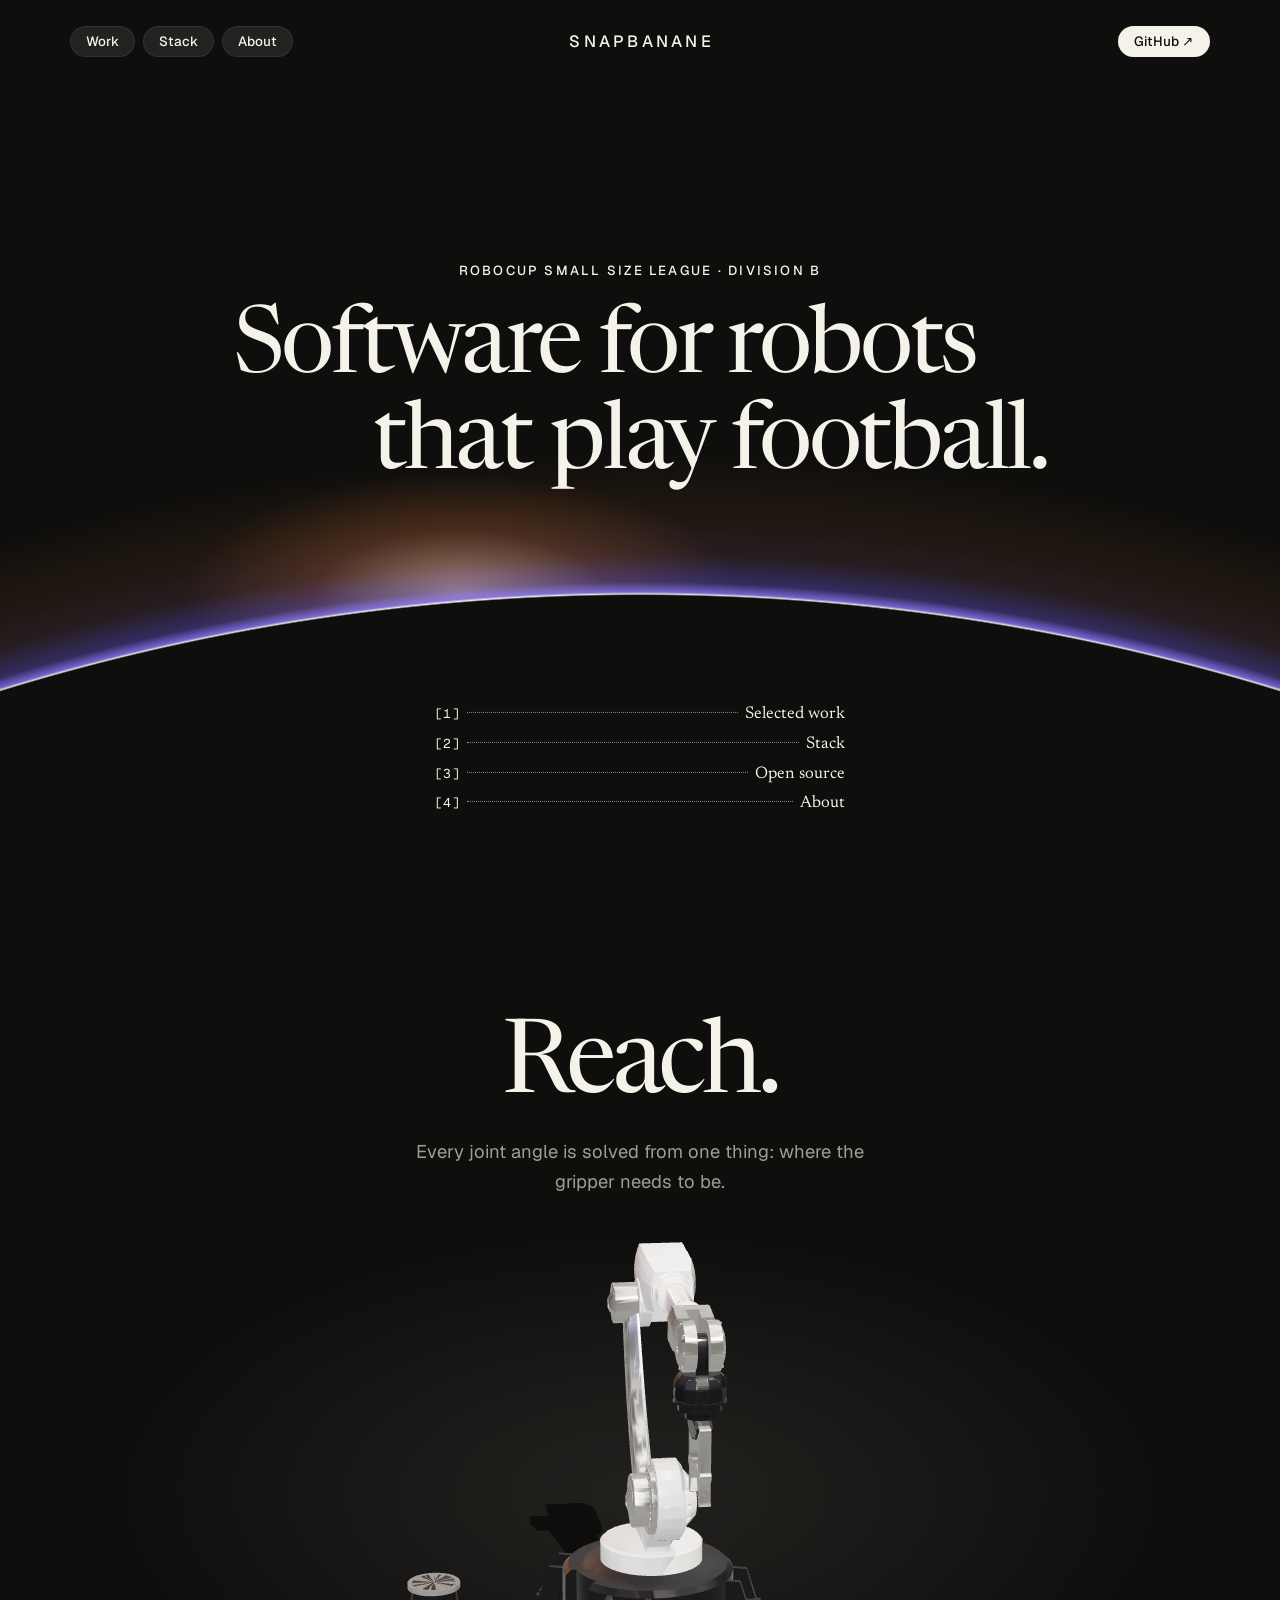
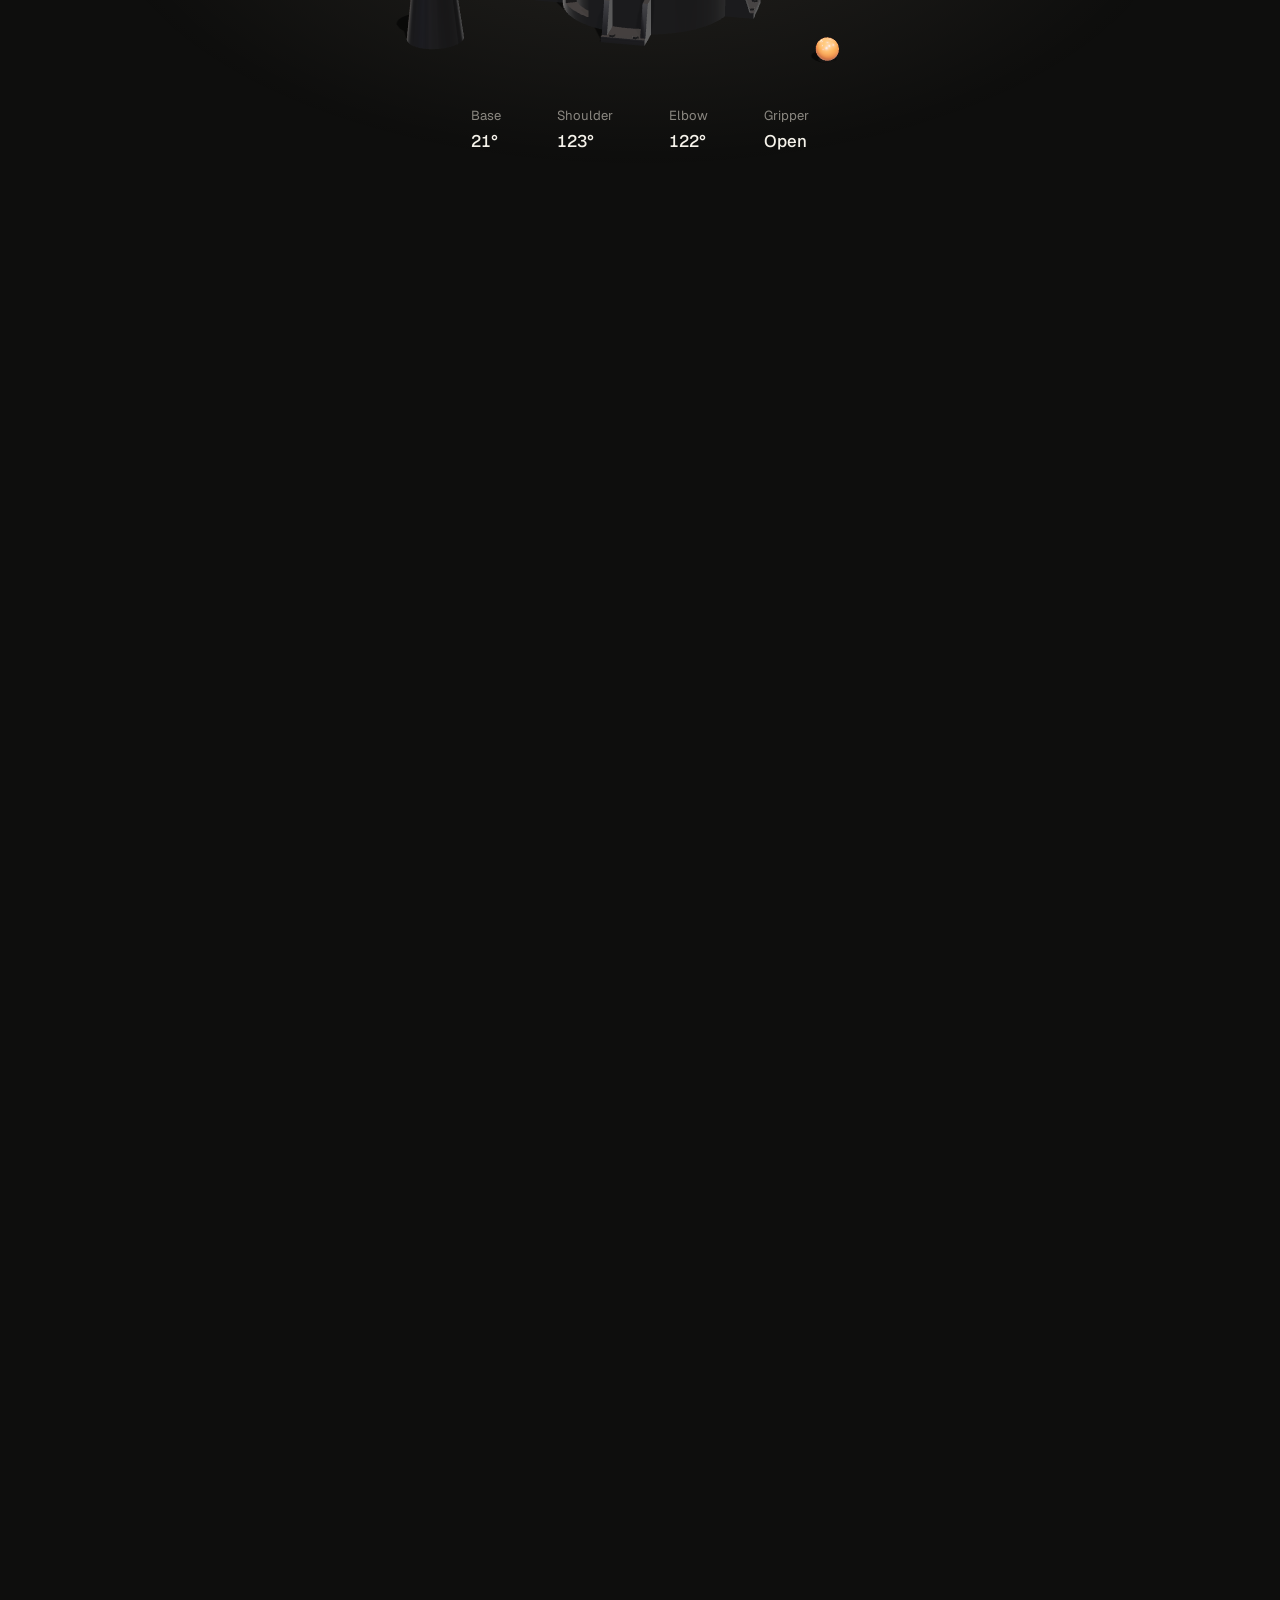
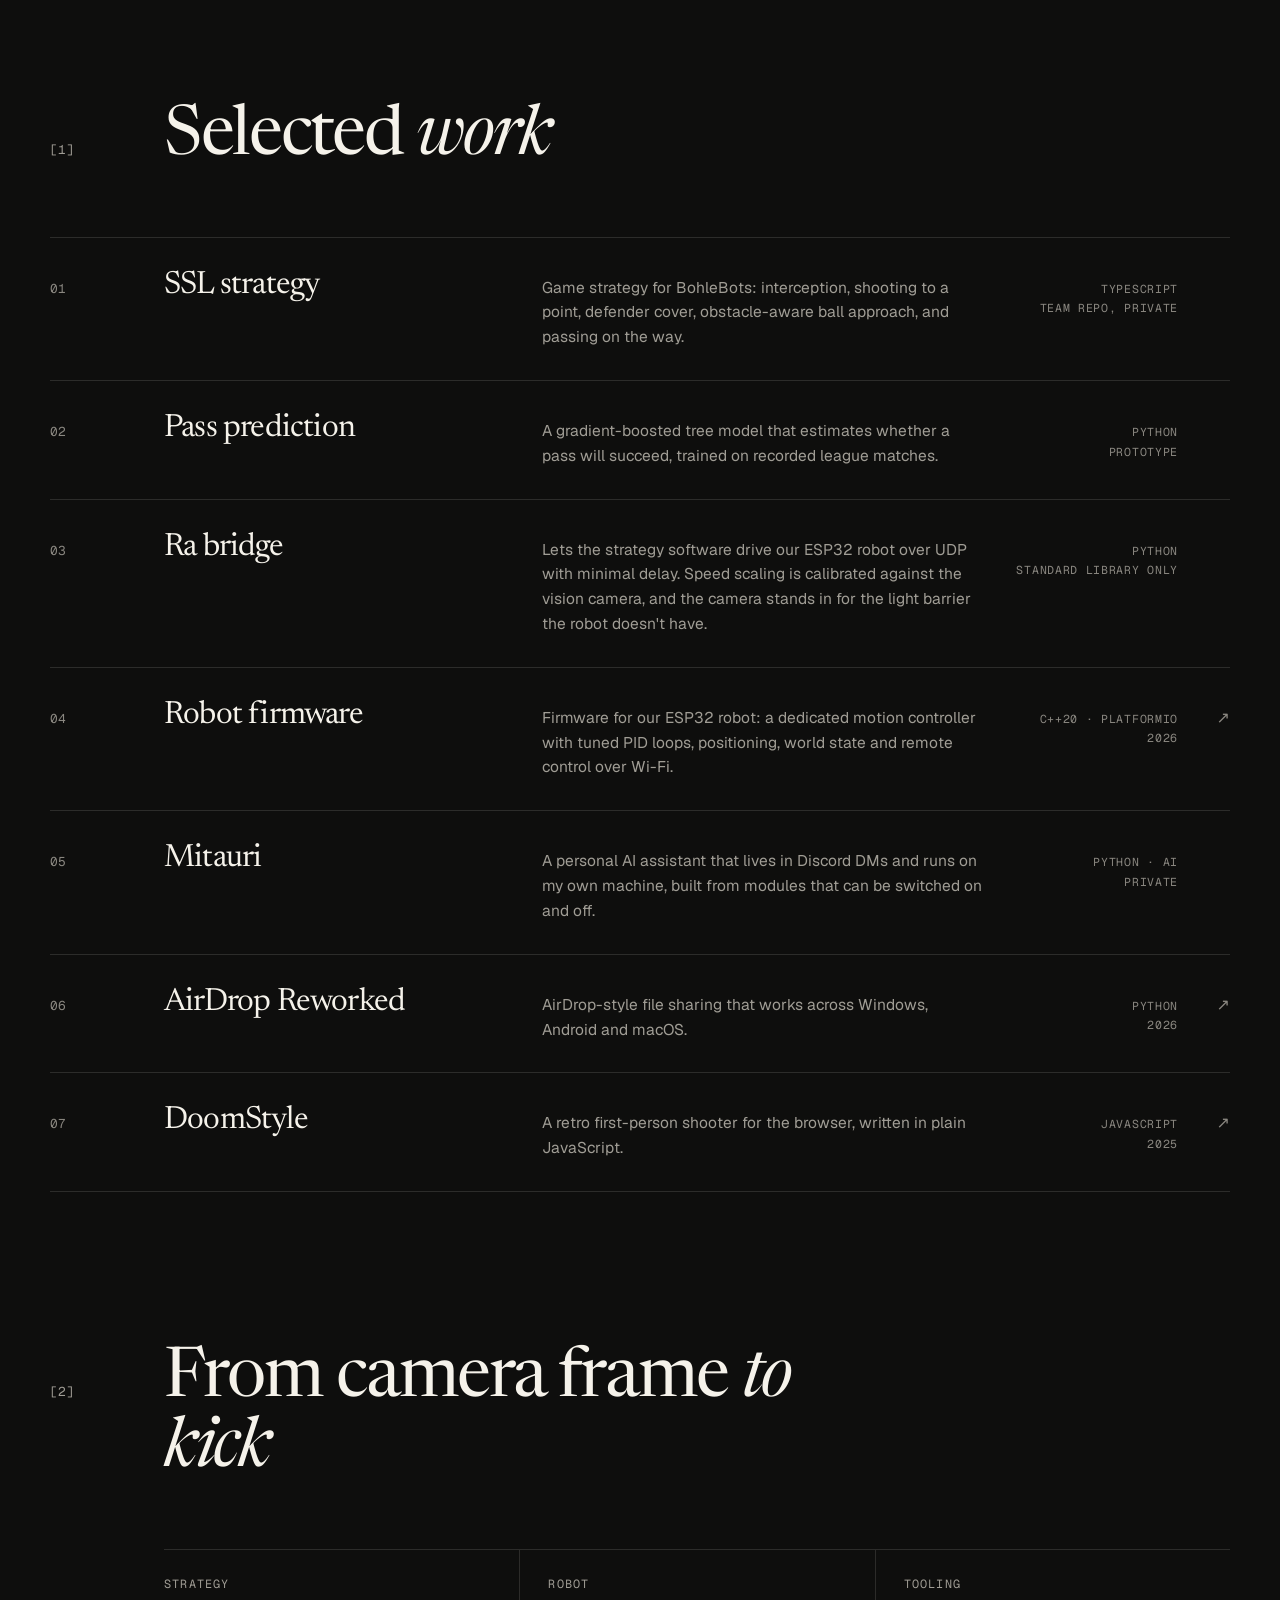
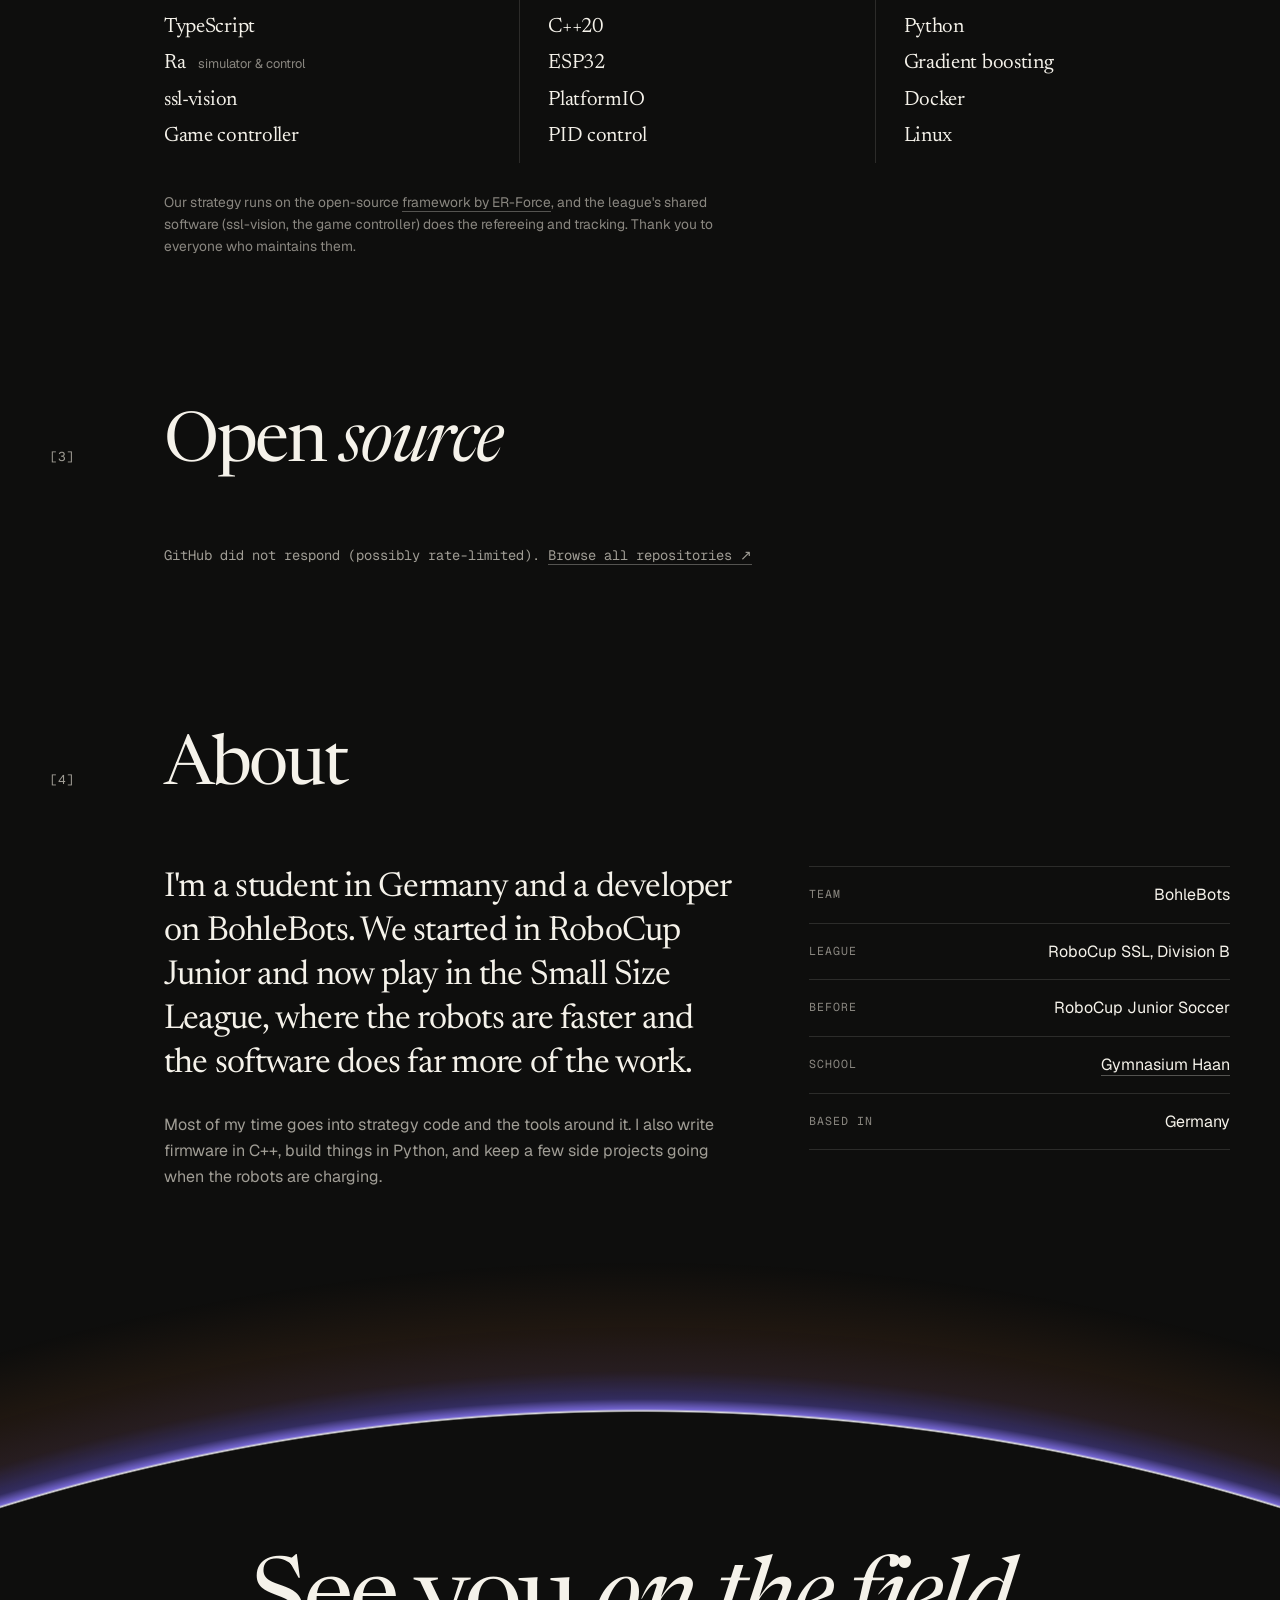
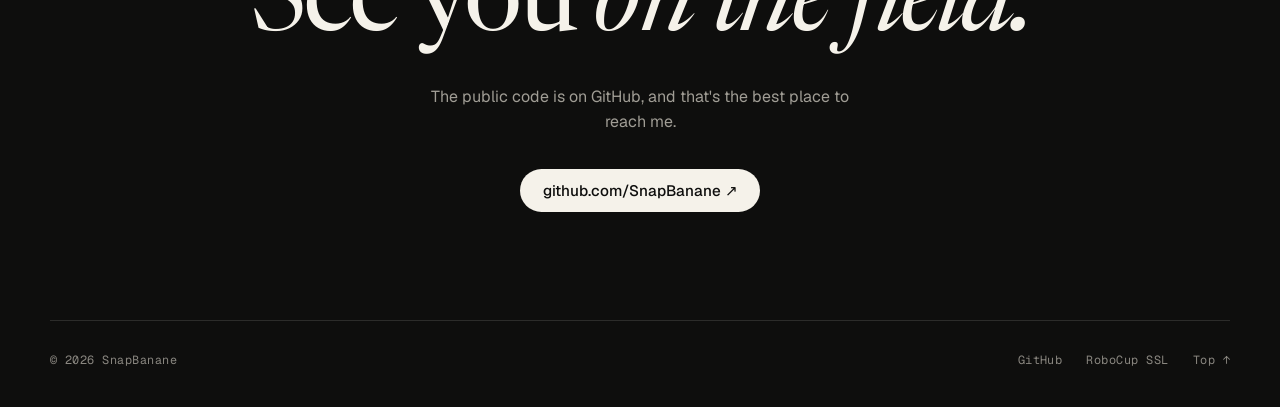
==== index.html @ 18e18e3e "Fix robot arm grip: centre the ball between the finger teeth The gripper sits 16 mm off the arm's ce" ====
<!DOCTYPE html>
<html lang="en">
<head>
    <meta charset="utf-8" />
    <meta name="viewport" content="width=device-width, initial-scale=1" />
    <title>SnapBanane | Software for robots that play football</title>
    <meta name="description" content="SnapBanane writes strategy software and tooling for BohleBots, a RoboCup Small Size League team in Division B: TypeScript game strategy, Python tooling and C++ robot firmware." />
    <link rel="canonical" href="https://snapbanane.github.io/" />
    <meta property="og:type" content="website" />
    <meta property="og:title" content="SnapBanane | Software for robots that play football" />
    <meta property="og:description" content="Strategy software, tooling and firmware for BohleBots in the RoboCup Small Size League, Division B." />
    <meta property="og:url" content="https://snapbanane.github.io/" />
    <script type="application/ld+json">
    {
      "@context": "https://schema.org",
      "@type": "Person",
      "name": "SnapBanane",
      "description": "Student robotics developer writing strategy software for BohleBots in the RoboCup Small Size League, Division B.",
      "url": "https://snapbanane.github.io/",
      "sameAs": ["https://github.com/SnapBanane"]
    }
    </script>

    <link rel="icon" type="image/svg+xml" href="favicon.svg">
    <link rel="mask-icon" href="safari-pinned-tab.svg" color="#0e0e0d">
    <meta name="theme-color" content="#0e0e0d">
    <meta name="color-scheme" content="dark">

    <meta property="og:image" content="https://snapbanane.github.io/og-image.png" />
    <script>document.documentElement.classList.add('js')</script>

    <style>
        /* fonts are served from this site, not from Google (no visitor data leaves for a font) */
        @font-face { font-family: "Newsreader"; font-style: normal; font-weight: 400 500; font-display: swap; src: url(fonts/newsreader-normal-0.woff2) format("woff2"); }
        @font-face { font-family: "Newsreader"; font-style: italic; font-weight: 400; font-display: swap; src: url(fonts/newsreader-italic-0.woff2) format("woff2"); }
        @font-face { font-family: "Geist"; font-style: normal; font-weight: 400 500; font-display: swap; src: url(fonts/geist-normal-0.woff2) format("woff2"); }
        @font-face { font-family: "Geist Mono"; font-style: normal; font-weight: 400 500; font-display: swap; src: url(fonts/geist-mono-normal-0.woff2) format("woff2"); }
        :root {
            --bg: #0e0e0d;
            --text: #f5f2ea;
            --muted: #a09d95;
            --faint: #8a8780;
            --line: rgba(245, 242, 234, 0.13);
            --line-strong: rgba(245, 242, 234, 0.3);
            --pill: #222220;
            --pill-hover: #2e2e2b;
            --ball: #ff8a3d;
            --serif: "Newsreader", "Iowan Old Style", Georgia, serif;
            --sans: "Geist", ui-sans-serif, system-ui, -apple-system, "Segoe UI", sans-serif;
            --mono: "Geist Mono", ui-monospace, "SF Mono", Menlo, monospace;
            --ease: cubic-bezier(0.22, 1, 0.36, 1);
        }

        *, *::before, *::after { box-sizing: border-box; }
        html { scroll-behavior: smooth; -webkit-text-size-adjust: 100%; }
        body {
            margin: 0; background: var(--bg); color: var(--text);
            font-family: var(--sans); font-size: 16px; line-height: 1.6;
            -webkit-font-smoothing: antialiased; overflow-x: clip;
        }
        a { color: inherit; text-decoration: none; }
        ::selection { background: var(--text); color: var(--bg); }
        :focus-visible { outline: 1px solid var(--text); outline-offset: 4px; border-radius: 4px; }
        .wrap { width: min(1180px, 100% - 48px); margin-inline: auto; }

        /* ================= Entrance: letterbox bars that open as the light comes up ================= */
        .bars::before, .bars::after { content: ""; position: fixed; left: 0; right: 0; height: 13vh; background: #000; z-index: 60; pointer-events: none; animation: barOut 1.5s var(--ease) 2.1s forwards; }
        .bars::before { top: 0; transform-origin: 50% 0; }
        .bars::after { bottom: 0; transform-origin: 50% 100%; }
        @keyframes barOut { to { transform: scaleY(0); } }

        /* ================= Nav ================= */
        .nav {
            position: fixed; inset: 0 0 auto 0; z-index: 40;
            display: grid; grid-template-columns: 1fr auto 1fr; align-items: center;
            padding: 26px clamp(20px, 5.5vw, 80px);
            transition: background-color .4s, padding .4s var(--ease);
            animation: fade 1.4s ease 2.5s both;
        }
        .nav.scrolled { padding-block: 14px; background: rgba(14,14,13,.72); -webkit-backdrop-filter: blur(14px); backdrop-filter: blur(14px); }
        .nav-left, .nav-right { display: flex; gap: 8px; }
        .nav-right { justify-content: flex-end; }
        .pill {
            font-size: .84rem; font-weight: 500; line-height: 1; padding: 8px 15px; border-radius: 999px;
            background: var(--pill); border: 1px solid rgba(255,255,255,.07);
            transition: background-color .3s, border-color .3s, transform .4s var(--ease);
        }
        .pill:hover { background: var(--pill-hover); border-color: rgba(255,255,255,.16); }
        .pill--light { background: var(--text); color: var(--bg); border-color: transparent; }
        .pill--light:hover { background: #fff; }
        .closing .pill:hover { transform: translateY(-2px); }
        .wordmark { font-weight: 500; font-size: 1.02rem; letter-spacing: .2em; text-transform: uppercase; padding-left: .2em; }


        .hero {
            position: relative; overflow: hidden;
            height: 100vh; height: 100svh; min-height: 640px;
            display: grid; grid-template-rows: 1fr auto; justify-items: center;
            padding: 0 24px clamp(44px, 9vh, 96px);
        }
        .hero > * { position: relative; }
        .hero-top { align-self: center; text-align: center; padding-top: 6vh; }
        .dateline { font-size: .82rem; font-weight: 500; letter-spacing: .17em; text-transform: uppercase; animation: fade 1.6s ease 1.5s both; }
        h1 {
            font-family: var(--serif); font-weight: 400; letter-spacing: -.034em; line-height: 1.02;
            font-size: clamp(2.7rem, 7.3vw, 6.4rem); margin: 22px 0 0; text-align: left; display: inline-block;
        }
        h1 .line { display: block; }
        h1 .line:nth-child(2) { margin-left: 1.5em; }
        h1 .line > span { display: inline-block; opacity: 0; transform: translateY(.28em); filter: blur(10px); animation: lineUp 1.6s var(--ease) forwards; }
        h1 .line:nth-child(1) > span { animation-delay: 1.3s; }
        h1 .line:nth-child(2) > span { animation-delay: 1.48s; }
        @keyframes lineUp { to { opacity: 1; transform: none; filter: none; } }
        @keyframes fade { from { opacity: 0; } }
        @keyframes rise { from { opacity: 0; transform: translateY(14px); } }

        /* dotted-leader index */
        .index { list-style: none; margin: 0; padding: 0; width: min(410px, 100%); }
        .index li { animation: rise .9s var(--ease) both; animation-delay: calc(2.6s + var(--i) * 90ms); }
        .leader { display: flex; align-items: baseline; gap: 7px; padding: 3px 0; font-family: var(--serif); font-size: 1.06rem; line-height: 1.4; }
        .leader .n { font-family: var(--mono); font-size: .8rem; letter-spacing: .02em; }
        .leader .dots { flex: 1; min-width: 24px; border-bottom: 1.5px dotted currentColor; opacity: .55; transform: translateY(-.3em); transition: opacity .3s; }
        .leader .t { transition: transform .4s var(--ease), color .3s; }
        a.leader:hover .dots { opacity: 1; }
        a.leader:hover .t { color: var(--ball); transform: translateX(-4px); }


        /* ================= Robot arm: pinned for one long beat, the scroll drives it, then the page moves on ================= */
        .arm-scene { height: 250vh; height: 250svh; position: relative; }
        .arm-stage { position: sticky; top: 0; height: 100vh; height: 100svh; overflow: hidden; display: grid; grid-template-rows: auto minmax(0, 1fr) auto; justify-items: center; padding: clamp(84px, 13vh, 130px) 20px clamp(24px, 5vh, 48px); }
        .arm-caps { position: relative; width: min(760px, 100%); height: clamp(150px, 21vh, 200px); text-align: center; }
        .arm-cap { position: absolute; inset: 0; will-change: opacity, transform, filter; }
        .arm-cap h2 { font-family: var(--serif); font-weight: 400; font-size: clamp(3rem, 8vw, 6.4rem); line-height: 1; letter-spacing: -.04em; margin: 0; }
        .arm-cap p { color: var(--muted); font-size: clamp(1rem, 1.5vw, 1.15rem); margin: 18px auto 0; max-width: 42ch; }
        .arm-view { position: absolute; inset: 0; }                       /* full-bleed behind the captions */
        .arm-caps, .arm-read { z-index: 1; }
        .arm-read { grid-row: 3; }
        .arm-view::before { content: ""; position: absolute; left: 50%; top: 66%; width: min(1100px, 120%); aspect-ratio: 2; transform: translate(-50%, -50%); background: radial-gradient(closest-side, rgba(255,236,214,.09), transparent); pointer-events: none; }
        #arm3d { position: relative; display: block; width: 100%; height: 100%; opacity: 0; transition: opacity 1.2s ease; }
        #arm3d.ready { opacity: 1; }
        .arm-read { display: flex; gap: clamp(22px, 5vw, 56px); font-size: .82rem; color: var(--faint); }
        .arm-read b { display: block; font-weight: 500; font-size: 1.05rem; color: var(--text); font-variant-numeric: tabular-nums; margin-top: 2px; }

        /* ================= Sections ================= */
        section { padding-top: clamp(110px, 17vh, 190px); }
        .sec-head { display: grid; grid-template-columns: 90px 1fr; gap: 24px; align-items: baseline; margin-bottom: clamp(40px, 7vh, 72px); }
        .sec-head .n { font-family: var(--mono); font-size: .8rem; color: var(--muted); }
        .sec-head h2 { font-family: var(--serif); font-weight: 400; font-size: clamp(2.2rem, 5.4vw, 4.4rem); line-height: 1.02; letter-spacing: -.034em; margin: 0; max-width: 16ch; }
        .sec-head h2 em { font-style: italic; }
        .js .reveal { opacity: 0; transform: translateY(26px); transition: opacity 1s var(--ease), transform 1s var(--ease); transition-delay: calc(var(--i, 0) * 70ms); }
        .reveal.in { opacity: 1; transform: none; }

        /* work */
        .work { border-top: 1px solid var(--line); }
        .row { position: relative; display: grid; grid-template-columns: 90px minmax(0, 1fr) minmax(0, 1.25fr) 170px 28px; gap: 24px; align-items: baseline; padding: 30px 0; border-bottom: 1px solid var(--line); }
        .row::after { content: ""; position: absolute; left: 0; bottom: -1px; width: 100%; height: 1px; background: var(--text); transform: scaleX(0); transform-origin: 0 50%; transition: transform .8s var(--ease); }
        a.row:hover::after { transform: scaleX(1); }
        .row .n { font-family: var(--mono); font-size: .8rem; color: var(--faint); }
        .row h3 { font-family: var(--serif); font-weight: 400; font-size: clamp(1.5rem, 2.5vw, 2.05rem); line-height: 1.1; letter-spacing: -.025em; margin: 0; transition: transform .6s var(--ease); }
        a.row:hover h3 { transform: translateX(10px); }
        .row p { margin: 0; color: var(--muted); font-size: .97rem; }
        .row .meta { font: 400 .72rem/1.7 var(--mono); letter-spacing: .06em; text-transform: uppercase; color: var(--faint); text-align: right; }
        .row .go { color: var(--faint); text-align: right; transition: transform .5s var(--ease), color .3s; }
        a.row:hover .go { color: var(--text); transform: translate(3px, -3px); }

        /* stack */
        .stack { display: grid; grid-template-columns: repeat(3, 1fr); gap: 0; border-top: 1px solid var(--line); margin-left: 114px; }
        .stack > div { padding: 28px 28px 8px 0; }
        .stack > div + div { padding-left: 28px; border-left: 1px solid var(--line); }
        .stack h3 { font: 400 .74rem/1 var(--mono); letter-spacing: .1em; text-transform: uppercase; color: var(--muted); margin: 0 0 20px; }
        .stack ul { list-style: none; margin: 0; padding: 0; font-family: var(--serif); font-size: 1.3rem; line-height: 1.75; letter-spacing: -.015em; }
        .stack li small { font-family: var(--sans); font-size: .8rem; color: var(--faint); letter-spacing: 0; margin-left: 8px; }
        .credit { margin: 28px 0 0 114px; color: var(--faint); font-size: .86rem; max-width: 62ch; }
        .credit a { border-bottom: 1px solid var(--line-strong); }
        .credit a:hover { color: var(--text); }

        /* repos (leader list) */
        .repo-list { list-style: none; margin: 0 0 0 114px; padding: 0; max-width: 760px; }
        .repo-list .leader { font-size: clamp(1.15rem, 2vw, 1.5rem); padding: 9px 0; }
        .repo-list .leader .t { font: 400 .74rem/1 var(--mono); letter-spacing: .06em; text-transform: uppercase; color: var(--muted); }
        .repo-list .leader .name { transition: transform .5s var(--ease); }
        .repo-list a.leader:hover .name { transform: translateX(8px); }
        .repo-list a.leader:hover .t { transform: none; color: var(--text); }
        .status { margin-left: 114px; font: 400 .86rem/1.6 var(--mono); color: var(--muted); }
        .status a { border-bottom: 1px solid var(--line-strong); }

        /* about */
        .about { display: grid; grid-template-columns: minmax(0, 1.35fr) minmax(0, 1fr); gap: clamp(32px, 6vw, 90px); margin-left: 114px; align-items: start; }
        .about .lead { font-family: var(--serif); font-size: clamp(1.45rem, 2.7vw, 2.15rem); line-height: 1.28; letter-spacing: -.022em; margin: 0; }
        .about .body { color: var(--muted); margin: 26px 0 0; max-width: 54ch; }
        .facts { margin: 0; }
        .facts div { display: flex; justify-content: space-between; gap: 20px; padding: 15px 0; border-bottom: 1px solid var(--line); }
        .facts div:first-child { border-top: 1px solid var(--line); }
        .facts dt { font: 400 .72rem/2 var(--mono); letter-spacing: .09em; text-transform: uppercase; color: var(--faint); }
        .facts dd { margin: 0; text-align: right; }
        .facts a { border-bottom: 1px solid var(--line-strong); }

        /* closing */
        .closing { position: relative; margin-top: clamp(40px, 8vh, 90px); padding: calc(150px + clamp(90px, 16vh, 170px)) 24px clamp(70px, 12vh, 130px); text-align: center; overflow: hidden; }
        .closing { --top: 150px; }
        .closing::before, .hero::before {
            content: ""; position: absolute; inset: 0; pointer-events: none;
            --r: 170vmax;
            background: radial-gradient(circle var(--r) at 50% calc(var(--top) + var(--r)),
                var(--bg) calc(100% - 1.5px),
                rgba(255,255,255,.85) 100%,
                rgba(140,122,255,.8) calc(100% + 2px),
                rgba(122,104,255,.34) calc(100% + 12px),
                rgba(190,120,150,.14) calc(100% + 40px),
                rgba(255,138,61,.07) calc(100% + 85px),
                rgba(255,138,61,0) calc(100% + 150px)),
                radial-gradient(ellipse 30vmax 13vmax at var(--sun, 50%) var(--top), rgba(255,206,160,var(--glow, 0)), rgba(255,138,61,calc(var(--glow, 0) * .3)) 38%, transparent 72%);
        }
        /* the hero's arc rises once as the page opens; the light sits behind the horizon */
        .hero { --top: 66vh; --top: 66svh; --sun: 36%; --glow: .6; }
        @property --sun { syntax: "<percentage>"; inherits: true; initial-value: 50%; }
        @property --glow { syntax: "<number>"; inherits: true; initial-value: 0; }
        .hero::before { animation: dawn 4.2s var(--ease) .3s both, orbit 30s ease-in-out 4.5s infinite alternate; }
        @keyframes dawn { from { opacity: 0; transform: translateY(80px); --sun: 118%; --glow: 0; } }
        @keyframes orbit { to { --sun: 50%; } }
        .closing > * { position: relative; }
        .closing h2 { font-family: var(--serif); font-weight: 400; font-size: clamp(2.6rem, 8vw, 6.6rem); line-height: 1; letter-spacing: -.036em; margin: 0; }
        .closing h2 em { font-style: italic; }
        .closing p { color: var(--muted); margin: 26px auto 34px; max-width: 42ch; }
        .closing .pill { display: inline-block; font-size: .95rem; padding: 13px 22px; }

        footer { display: flex; justify-content: space-between; flex-wrap: wrap; gap: 12px; padding: 30px 0 38px; border-top: 1px solid var(--line); font: 400 .74rem/1.5 var(--mono); letter-spacing: .04em; color: var(--faint); }
        footer nav { display: flex; gap: 24px; }
        footer a { transition: color .3s; }
        footer a:hover { color: var(--text); }

        /* ================= Responsive ================= */
        @media (max-width: 900px) {
            .sec-head { grid-template-columns: 1fr; gap: 14px; }
            .stack, .credit, .repo-list, .status, .about { margin-left: 0; }
            .about { grid-template-columns: 1fr; }
            .row { grid-template-columns: 34px minmax(0, 1fr) 24px; gap: 8px 14px; padding: 24px 0; }
            .row p, .row .meta { grid-column: 2 / 3; text-align: left; }
            .row .go { grid-row: 1; grid-column: 3; }
        }
        @media (max-width: 640px) {
            .wrap { width: calc(100% - 40px); }
            .nav { grid-template-columns: auto 1fr; padding-inline: 20px; }
            .nav-left { display: none; }
            .wordmark { font-size: .92rem; }
            h1 .line:nth-child(2) { margin-left: .7em; }
            .stack { grid-template-columns: 1fr; }
            .stack > div + div { padding-left: 0; border-left: 0; border-top: 1px solid var(--line); }
            .stack > div { padding-bottom: 22px; }
            .dateline { font-size: .7rem; letter-spacing: .13em; }
        }
        @media (prefers-reduced-motion: reduce) {
            *, *::before, *::after { animation-duration: .001s !important; animation-delay: 0s !important; animation-iteration-count: 1 !important; transition-duration: .001s !important; transition-delay: 0s !important; }
            html { scroll-behavior: auto; }
        }
    </style>
</head>
<body>

<div class="bars" aria-hidden="true"></div>

<header class="nav" id="nav">
    <nav class="nav-left" aria-label="Sections">
        <a class="pill" href="#work">Work</a>
        <a class="pill" href="#stack">Stack</a>
        <a class="pill" href="#about">About</a>
    </nav>
    <a class="wordmark" href="#top" aria-label="SnapBanane, back to top">SnapBanane</a>
    <div class="nav-right">
        <a class="pill pill--light" href="https://github.com/SnapBanane" target="_blank" rel="noreferrer">GitHub ↗</a>
    </div>
</header>

<main id="top">
            <div class="hero">
                <div class="hero-top">
                    <div class="dateline">RoboCup Small Size League · Division B</div>
                    <h1>
                        <span class="line"><span>Software for robots</span></span>
                        <span class="line"><span>that play football.</span></span>
                    </h1>
                </div>
                 <ol class="index">
                    <li style="--i:0"><a class="leader" href="#work"><span class="n">[1]</span><span class="dots"></span><span class="t">Selected work</span></a></li>
                    <li style="--i:1"><a class="leader" href="#stack"><span class="n">[2]</span><span class="dots"></span><span class="t">Stack</span></a></li>
                    <li style="--i:2"><a class="leader" href="#repos"><span class="n">[3]</span><span class="dots"></span><span class="t">Open source</span></a></li>
                    <li style="--i:3"><a class="leader" href="#about"><span class="n">[4]</span><span class="dots"></span><span class="t">About</span></a></li>
                </ol>
            </div>

    <!-- ============ ROBOT ARM ============ -->
    <div class="arm-scene" id="armScene">
        <div class="arm-stage">
            <div class="arm-caps">
                <div class="arm-cap"><h2>Reach.</h2><p>Every joint angle is solved from one thing: where the gripper needs to be.</p></div>
                <div class="arm-cap"><h2>Grip.</h2><p>Control loops close in milliseconds, so the motion never jerks.</p></div>
                <div class="arm-cap"><h2>Place.</h2><p>Robotics, and the informatics behind it. That's what I build.</p></div>
            </div>
            <div class="arm-view"><canvas id="arm3d" role="img" aria-label="3D robot arm that picks up a ball and sets it on a stand as you scroll"></canvas></div>
            <div class="arm-read" aria-hidden="true">
                <div>Base<b id="rBase">0°</b></div>
                <div>Shoulder<b id="rShoulder">0°</b></div>
                <div>Elbow<b id="rElbow">0°</b></div>
                <div>Gripper<b id="rGrip">Open</b></div>
            </div>
        </div>
    </div>

    <!-- ============ WORK ============ -->
    <section id="work" class="wrap">
        <div class="sec-head reveal">
            <span class="n">[1]</span>
            <h2>Selected <em>work</em></h2>
        </div>
        <div class="work">
            <div class="row reveal">
                <span class="n">01</span>
                <h3>SSL strategy</h3>
                <p>Game strategy for BohleBots: interception, shooting to a point, defender cover, obstacle-aware ball approach, and passing on the way.</p>
                <span class="meta">TypeScript<br>Team repo, private</span>
                <span></span>
            </div>
            <div class="row reveal">
                <span class="n">02</span>
                <h3>Pass prediction</h3>
                <p>A gradient-boosted tree model that estimates whether a pass will succeed, trained on recorded league matches.</p>
                <span class="meta">Python<br>Prototype</span>
                <span></span>
            </div>
            <div class="row reveal">
                <span class="n">03</span>
                <h3>Ra bridge</h3>
                <p>Lets the strategy software drive our ESP32 robot over UDP with minimal delay. Speed scaling is calibrated against the vision camera, and the camera stands in for the light barrier the robot doesn't have.</p>
                <span class="meta">Python<br>Standard library only</span>
                <span></span>
            </div>
            <a class="row reveal" href="https://github.com/bohlebots-pompeii/MB_Circuit_2026" target="_blank" rel="noreferrer">
                <span class="n">04</span>
                <h3>Robot firmware</h3>
                <p>Firmware for our ESP32 robot: a dedicated motion controller with tuned PID loops, positioning, world state and remote control over Wi-Fi.</p>
                <span class="meta">C++20 · PlatformIO<br>2026</span>
                <span class="go" aria-hidden="true">↗</span>
            </a>
            <div class="row reveal">
                <span class="n">05</span>
                <h3>Mitauri</h3>
                <p>A personal AI assistant that lives in Discord DMs and runs on my own machine, built from modules that can be switched on and off.</p>
                <span class="meta">Python · AI<br>Private</span>
                <span></span>
            </div>
            <a class="row reveal" href="https://github.com/SnapBanane/AirDropReworked" target="_blank" rel="noreferrer">
                <span class="n">06</span>
                <h3>AirDrop Reworked</h3>
                <p>AirDrop-style file sharing that works across Windows, Android and macOS.</p>
                <span class="meta">Python<br>2026</span>
                <span class="go" aria-hidden="true">↗</span>
            </a>
            <a class="row reveal" href="https://github.com/SnapBanane/DoomStyle" target="_blank" rel="noreferrer">
                <span class="n">07</span>
                <h3>DoomStyle</h3>
                <p>A retro first-person shooter for the browser, written in plain JavaScript.</p>
                <span class="meta">JavaScript<br>2025</span>
                <span class="go" aria-hidden="true">↗</span>
            </a>
        </div>
    </section>

    <!-- ============ STACK ============ -->
    <section id="stack" class="wrap">
        <div class="sec-head reveal">
            <span class="n">[2]</span>
            <h2>From camera frame <em>to kick</em></h2>
        </div>
        <div class="stack reveal">
            <div>
                <h3>Strategy</h3>
                <ul>
                    <li>TypeScript</li>
                    <li>Ra <small>simulator &amp; control</small></li>
                    <li>ssl-vision</li>
                    <li>Game controller</li>
                </ul>
            </div>
            <div>
                <h3>Robot</h3>
                <ul>
                    <li>C++20</li>
                    <li>ESP32</li>
                    <li>PlatformIO</li>
                    <li>PID control</li>
                </ul>
            </div>
            <div>
                <h3>Tooling</h3>
                <ul>
                    <li>Python</li>
                    <li>Gradient boosting</li>
                    <li>Docker</li>
                    <li>Linux</li>
                </ul>
            </div>
        </div>
        <p class="credit reveal">Our strategy runs on the open-source <a href="https://github.com/robotics-erlangen/framework" target="_blank" rel="noreferrer">framework by ER-Force</a>, and the league's shared software (ssl-vision, the game controller) does the refereeing and tracking. Thank you to everyone who maintains them.</p>
    </section>

    <!-- ============ REPOS ============ -->
    <section id="repos" class="wrap">
        <div class="sec-head reveal">
            <span class="n">[3]</span>
            <h2>Open <em>source</em></h2>
        </div>
        <ul class="repo-list" id="repoList"></ul>
        <p class="status" id="repoStatus">Loading repositories from GitHub…</p>
    </section>

    <!-- ============ ABOUT ============ -->
    <section id="about" class="wrap">
        <div class="sec-head reveal">
            <span class="n">[4]</span>
            <h2>About</h2>
        </div>
        <div class="about">
            <div class="reveal">
                <p class="lead">I'm a student in Germany and a developer on BohleBots. We started in RoboCup Junior and now play in the Small Size League, where the robots are faster and the software does far more of the work.</p>
                <p class="body">Most of my time goes into strategy code and the tools around it. I also write firmware in C++, build things in Python, and keep a few side projects going when the robots are charging.</p>
            </div>
            <dl class="facts reveal" style="--i:1">
                <div><dt>Team</dt><dd>BohleBots</dd></div>
                <div><dt>League</dt><dd>RoboCup SSL, Division B</dd></div>
                <div><dt>Before</dt><dd>RoboCup Junior Soccer</dd></div>
                <div><dt>School</dt><dd><a href="https://gymhaan.de" target="_blank" rel="noreferrer">Gymnasium Haan</a></dd></div>
                <div><dt>Based in</dt><dd>Germany</dd></div>
            </dl>
        </div>
    </section>

    <div class="closing">
         <h2 class="reveal">See you <em>on the field.</em></h2>
        <p class="reveal" style="--i:1">The public code is on GitHub, and that's the best place to reach me.</p>
        <div class="reveal" style="--i:2"><a class="pill pill--light" href="https://github.com/SnapBanane" target="_blank" rel="noreferrer">github.com/SnapBanane ↗</a></div>
    </div>
</main>

<footer class="wrap">
    <span>© <span id="year"></span> SnapBanane</span>
    <nav aria-label="Footer">
        <a href="https://github.com/SnapBanane" target="_blank" rel="noreferrer">GitHub</a>
        <a href="https://ssl.robocup.org" target="_blank" rel="noreferrer">RoboCup SSL</a>
        <a href="#top">Top ↑</a>
    </nav>
</footer>

<script>
document.getElementById('year').textContent = new Date().getFullYear();

/* ---------- Nav state ---------- */
(() => {
    const nav = document.getElementById('nav');
    const set = () => nav.classList.toggle('scrolled', scrollY > 40);
    addEventListener('scroll', set, { passive: true }); set();
})();

/* ---------- Reveal on scroll ---------- */
const io = 'IntersectionObserver' in window
    ? new IntersectionObserver(es => { for (const e of es) if (e.isIntersecting) { e.target.classList.add('in'); io.unobserve(e.target); } }, { threshold: 0.15, rootMargin: '0px 0px -5% 0px' })
    : null;
const reveal = el => io ? io.observe(el) : el.classList.add('in');
document.querySelectorAll('.reveal').forEach(reveal);

/* ---------- Open source list (live from GitHub) ---------- */
(() => {
    const list = document.getElementById('repoList'), status = document.getElementById('repoStatus');
    const hidden = new Set(['snapbanane', 'snapbanane.github.io', 'doomstyle', 'airdropreworked']);
    const el = (tag, cls, text) => { const n = document.createElement(tag); if (cls) n.className = cls; if (text != null) n.textContent = text; return n; };
    fetch('https://api.github.com/users/snapbanane/repos?sort=pushed&per_page=100')
        .then(r => { if (!r.ok) throw new Error(r.status); return r.json(); })
        .then(repos => {
            const items = repos.filter(r => !r.fork && !hidden.has(r.name.toLowerCase()))
                               .sort((a, b) => new Date(b.pushed_at) - new Date(a.pushed_at));
            if (!items.length) { status.textContent = 'No other public repositories right now.'; return; }
            status.remove();
            items.forEach((r, i) => {
                const li = el('li', 'reveal'); li.style.setProperty('--i', i);
                const a = el('a', 'leader'); a.href = r.html_url; a.target = '_blank'; a.rel = 'noreferrer';
                if (r.description) a.title = r.description;
                a.append(el('span', 'name', r.name), el('span', 'dots'),
                         el('span', 't', (r.language || 'Other') + ' · ' + new Date(r.pushed_at).getFullYear()));
                li.appendChild(a); list.appendChild(li);
            });
            requestAnimationFrame(() => requestAnimationFrame(() => list.querySelectorAll('li').forEach(li => {
                const b = li.getBoundingClientRect();
                if (b.top < innerHeight && b.bottom > 0) li.classList.add('in'); else reveal(li);
            })));
        })
        .catch(() => {
            status.textContent = 'GitHub did not respond (possibly rate-limited). ';
            const a = el('a', '', 'Browse all repositories ↗');
            a.href = 'https://github.com/SnapBanane?tab=repositories'; a.target = '_blank'; a.rel = 'noreferrer';
            status.appendChild(a);
        });
})();
</script>
<script type="importmap">{ "imports": { "three": "./vendor/three.module.min.js" } }</script>
<script type="module">
/* Robot arm in 3D: scroll -> damped progress -> keyframed gripper target -> yaw + two-link IK -> joint rotations.
   Model: models/robot-arm.glb, converted from the STEP file; one node per part, all in world space (metres, y up, arm faces +z). */
import * as THREE from 'three';
import { toCreasedNormals } from './vendor/BufferGeometryUtils.js';
import { RoomEnvironment } from './vendor/RoomEnvironment.js';

const scene = document.getElementById('armScene'), canvas = document.getElementById('arm3d'), $ = id => document.getElementById(id);
const caps = [...scene.querySelectorAll('.arm-cap')];
const clamp = (v, a = 0, b = 1) => Math.min(b, Math.max(a, v)), deg = r => r * 180 / Math.PI, rad = d => d * Math.PI / 180;
const ease = t => t < .5 ? 4 * t * t * t : 1 - Math.pow(-2 * t + 2, 3) / 2;

// joint pivots measured from the model (y, z in metres), rotation axes: base about y, the rest about x
const SH = [.0856, .0836], EL = [.2229, -.0257], WR = [.2496, .1541];
const L1 = Math.hypot(EL[0] - SH[0], EL[1] - SH[1]), L2 = Math.hypot(WR[0] - EL[0], WR[1] - EL[1]);
const PHI1 = Math.atan2(EL[0] - SH[0], EL[1] - SH[1]), PHI2 = Math.atan2(WR[0] - EL[0], WR[1] - EL[1]);
// point between the finger teeth, measured from the wrist pivot: down, sideways (the gripper sits off the arm's centre plane), forward
const GRIP = .1146, PX = .0161, PZ = .003, TEETH_GAP = .017;          // gap between the teeth in the model's rest pose
const FLOOR = -.0345, BALL_R = .0095, STAND_H = .05;
const BALL_Y = FLOOR + BALL_R, STAND_Y = FLOOR + STAND_H + BALL_R, PICK = 55, PLACE = -55, REACH = .2;
// progress, base yaw (deg), reach (m), height (m), grip (0 open .. 1 closed)
const K = [[0, 18, .17, .13, 0], [.18, PICK, REACH, BALL_Y + .06, 0], [.28, PICK, REACH, BALL_Y, 0], [.36, PICK, REACH, BALL_Y, 1],
           [.5, 20, .17, .14, 1], [.64, PLACE, REACH, STAND_Y + .05, 1], [.76, PLACE, REACH, STAND_Y, 1], [.82, PLACE, REACH, STAND_Y, 0], [1, -22, .16, .14, 0]];

async function loadParts(url) {                                        // tiny GLB reader: this file only has positions + indices
    const buf = await (await fetch(url)).arrayBuffer(), dv = new DataView(buf);
    const jlen = dv.getUint32(12, true), gl = JSON.parse(new TextDecoder().decode(new Uint8Array(buf, 20, jlen))), bin = 20 + jlen + 8;
    const read = (a, T) => { const acc = gl.accessors[a], v = gl.bufferViews[acc.bufferView]; return new T(buf.slice(bin + v.byteOffset, bin + v.byteOffset + v.byteLength)); };
    return gl.meshes.map(m => {
        const p = m.primitives[0], g = new THREE.BufferGeometry();
        g.setAttribute('position', new THREE.BufferAttribute(read(p.attributes.POSITION, Float32Array), 3));
        g.setIndex(new THREE.BufferAttribute(read(p.indices, Uint32Array), 1));
        return toCreasedNormals(g, rad(32));
    });
}

function solve(r, y) {                                                 // planar two-link IK, elbow up
    const wz = r - PZ, wy = y + GRIP, dz = wz - SH[1], dy = wy - SH[0];
    const d = clamp(Math.hypot(dz, dy), Math.abs(L1 - L2) + 1e-4, L1 + L2 - 1e-4), a = Math.atan2(dy, dz);
    const b = Math.acos(clamp((L1 * L1 + d * d - L2 * L2) / (2 * L1 * d), -1, 1));
    let best;
    for (const A1 of [a + b, a - b]) {
        const ey = SH[0] + L1 * Math.sin(A1), ez = SH[1] + L1 * Math.cos(A1);
        if (!best || ey > best.ey) best = { A1, ey, A2: Math.atan2(wy - ey, wz - ez) };
    }
    const s = PHI1 - best.A1, e = PHI2 - best.A2 - s;                 // rotation.x turns a direction angle by -theta
    return { s, e, w: -(s + e), A1: best.A1, A2: best.A2 };
}

try {
    const renderer = new THREE.WebGLRenderer({ canvas, antialias: true, alpha: true, powerPreference: 'high-performance' });
    renderer.setPixelRatio(Math.min(devicePixelRatio || 1, 2));
    renderer.outputColorSpace = THREE.SRGBColorSpace;
    renderer.toneMapping = THREE.ACESFilmicToneMapping; renderer.toneMappingExposure = 1.2;
    renderer.shadowMap.enabled = true; renderer.shadowMap.type = THREE.PCFSoftShadowMap;

    const world = new THREE.Scene();
    const pmrem = new THREE.PMREMGenerator(renderer);
    world.environment = pmrem.fromScene(new RoomEnvironment(), .04).texture; world.environmentIntensity = .55;
    const key = new THREE.DirectionalLight(0xfff4e8, 2.6); key.position.set(.5, 1.1, .7); key.castShadow = true;
    key.shadow.mapSize.set(2048, 2048); key.shadow.radius = 6; key.shadow.bias = -.0004; key.shadow.normalBias = .002;
    Object.assign(key.shadow.camera, { left: -.45, right: .45, top: .45, bottom: -.45, near: .1, far: 3 });
    const rim = new THREE.DirectionalLight(0xffb27a, 1.6); rim.position.set(-.8, .5, -.9);
    const fill = new THREE.DirectionalLight(0x9fb4ff, .35); fill.position.set(-.6, .2, .8);
    world.add(key, rim, fill);

    const floor = new THREE.Mesh(new THREE.PlaneGeometry(3, 3), new THREE.ShadowMaterial({ opacity: .55 }));
    floor.rotation.x = -Math.PI / 2; floor.position.y = FLOOR; floor.receiveShadow = true; world.add(floor);

    const paint = new THREE.MeshPhysicalMaterial({ color: 0xf1efea, roughness: .32, clearcoat: 1, clearcoatRoughness: .06 });
    const alu = new THREE.MeshPhysicalMaterial({ color: 0xc8c6c1, metalness: 1, roughness: .3 });
    const graphite = new THREE.MeshPhysicalMaterial({ color: 0x1b1b1e, metalness: .55, roughness: .42, clearcoat: .4 });
    const orange = new THREE.MeshPhysicalMaterial({ color: 0xff7a2a, roughness: .35, clearcoat: .8, clearcoatRoughness: .1 });
    const MAT = [graphite, paint, alu, paint, alu, graphite, alu, alu, graphite];   // base, turret, upper arm, elbow, fork, gripper, fingers x2, wrist

    // joint hierarchy; each group sits on its pivot, meshes are shifted back so world-space vertices line up
    const at = (g, abs, parentAbs) => { g.position.set(abs[0] - parentAbs[0], abs[1] - parentAbs[1], abs[2] - parentAbs[2]); return g; };
    const O = [0, 0, 0], pS = [0, SH[0], SH[1]], pE = [0, EL[0], EL[1]], pW = [0, WR[0], WR[1]];
    const base = new THREE.Group(), yaw = new THREE.Group(), sh = at(new THREE.Group(), pS, O), el = at(new THREE.Group(), pE, pS), wr = at(new THREE.Group(), pW, pE);
    base.add(yaw); yaw.add(sh); sh.add(el); el.add(wr); world.add(base);
    const host = [base, yaw, sh, el, el, wr, wr, wr, wr], hostAbs = [O, O, pS, pE, pE, pW, pW, pW, pW];

    const geos = await loadParts('models/robot-arm.glb');
    const parts = geos.map((g, i) => {
        const m = new THREE.Mesh(g, MAT[i]); m.castShadow = m.receiveShadow = true;
        const o = hostAbs[i]; m.position.set(-o[0], -o[1], -o[2]); host[i].add(m); return m;
    });
    const fingerRest = [parts[6].position.z, parts[7].position.z];

    const ball = new THREE.Mesh(new THREE.SphereGeometry(BALL_R, 48, 32), orange); ball.castShadow = true; world.add(ball);
    const stand = new THREE.Mesh(new THREE.CylinderGeometry(.018, .024, STAND_H, 48), graphite);
    const standCap = new THREE.Mesh(new THREE.CylinderGeometry(.022, .022, .004, 48), alu);
    // where the pinch point lands for a base angle, reach and height (includes the gripper's sideways offset)
    const polar = (deg_, r, y) => { const c = Math.cos(rad(deg_)), n = Math.sin(rad(deg_)); return new THREE.Vector3(PX * c + r * n, y, -PX * n + r * c); };
    stand.position.copy(polar(PLACE, REACH, FLOOR + STAND_H / 2)); standCap.position.copy(polar(PLACE, REACH, FLOOR + STAND_H - .002));
    stand.castShadow = stand.receiveShadow = standCap.castShadow = true; world.add(stand, standCap);
    const pinch = new THREE.Object3D(); pinch.position.set(PX, -GRIP, PZ); wr.add(pinch);

    const camera = new THREE.PerspectiveCamera(26, 1, .05, 10), look = new THREE.Vector3(0, .14, .03), lift = () => camera.aspect >= 1 ? .06 : 0       // aimed above the arm so it sits low, under the captions;
    function size() {
        const w = canvas.clientWidth, h = canvas.clientHeight; if (!w || !h) return;
        renderer.setSize(w, h, false); camera.aspect = w / h;
        const R = camera.aspect >= 1 ? .37 : .25;                       // landscape needs room for captions above and the readout below
        const fit = R / Math.tan(rad(camera.fov / 2)) / Math.min(1, camera.aspect * .85);
        camera.userData.dist = fit; camera.updateProjectionMatrix();
    }

    let target = 0, shown = 0, last = 0, running = false;
    const tmp = new THREE.Vector3();
    function pose(p) {
        let i = 1; while (i < K.length - 1 && p > K[i][0]) i++;
        const a = K[i - 1], b = K[i], t = ease(clamp((p - a[0]) / (b[0] - a[0]))), mix = j => a[j] + (b[j] - a[j]) * t;
        const yawDeg = mix(1), r = mix(2), y = mix(3), grip = mix(4), ik = solve(r, y);
        yaw.rotation.y = rad(yawDeg); sh.rotation.x = ik.s; el.rotation.x = ik.e; wr.rotation.x = ik.w;
        const open = (2 * BALL_R - TEETH_GAP) / 2 + .005 * (1 - grip);  // closed: teeth just touch the ball; open: 5 mm of clearance each side
        parts[6].position.z = fingerRest[0] + open; parts[7].position.z = fingerRest[1] - open;

        world.updateMatrixWorld(true);
        const held = p >= .36 && p < .82;
        if (held) pinch.getWorldPosition(ball.position);
        else ball.position.copy(p < .36 ? polar(PICK, REACH, BALL_Y) : polar(PLACE, REACH, STAND_Y));

        // camera: a slow orbit and push-in across the scroll, like a turntable product shot
        const az = rad(14 - 28 * p), el_ = rad(17 - 5 * Math.sin(p * Math.PI)), dist = camera.userData.dist * (1.05 - .1 * Math.sin(p * Math.PI));
        camera.position.set(look.x + dist * Math.cos(el_) * Math.sin(az), look.y + dist * Math.sin(el_), look.z + dist * Math.cos(el_) * Math.cos(az));
        camera.lookAt(look.x, look.y + lift(), look.z);
        renderer.render(world, camera);

        caps.forEach((c, k) => {
            const mid = (k + .5) / caps.length, w = 1 / caps.length;
            const v = clamp(1 - (Math.abs(p - mid) - w * .3) / (w * .2)), o = k === 0 && p < mid ? 1 : k === caps.length - 1 && p > mid ? 1 : v;   // one caption at a time
            c.style.opacity = o.toFixed(3);
            c.style.transform = `translateY(${((p - mid) * -60 * (o < 1 ? 1 : 0)).toFixed(1)}px)`;
            c.style.filter = o > .98 ? 'none' : `blur(${((1 - o) * 8).toFixed(1)}px)`;
        });
        $('rBase').textContent = Math.round(yawDeg) + '°';
        $('rShoulder').textContent = Math.round(deg(ik.A1)) + '°';
        $('rElbow').textContent = Math.round(Math.abs(deg(ik.A2 - ik.A1))) + '°';
        $('rGrip').textContent = grip > .5 ? 'Closed' : 'Open';
    }

    const measure = () => { target = clamp((scrollY - scene.offsetTop) / (scene.offsetHeight - innerHeight)); };
    function frame(now) {
        const dt = Math.min(.05, (now - last) / 1000 || .016); last = now;
        shown += (target - shown) * (1 - Math.exp(-dt * 6));           // damped follow: wheel steps turn into one glide
        if (Math.abs(target - shown) < 1e-4) shown = target;
        pose(shown);
        if (shown !== target) requestAnimationFrame(frame); else running = false;
    }
    const kick = () => { measure(); if (!running) { running = true; last = performance.now(); requestAnimationFrame(frame); } };
    addEventListener('scroll', kick, { passive: true });
    addEventListener('resize', () => { size(); pose(shown); });

    size(); measure(); shown = target; pose(shown);
    // self-check: the solved pose must put the fingertips where the keyframe asked
    { const ik = solve(REACH, BALL_Y); yaw.rotation.y = rad(PICK); sh.rotation.x = ik.s; el.rotation.x = ik.e; wr.rotation.x = ik.w; world.updateMatrixWorld(true);
      pinch.getWorldPosition(tmp); console.assert(tmp.distanceTo(polar(PICK, REACH, BALL_Y)) < .003, 'IK misses the ball by', tmp.distanceTo(polar(PICK, REACH, BALL_Y))); pose(shown); }
    canvas.classList.add('ready');
} catch (err) {
    console.error('3D arm unavailable:', err);                          // captions and readout still work without the canvas
}
</script>
</body>
</html>
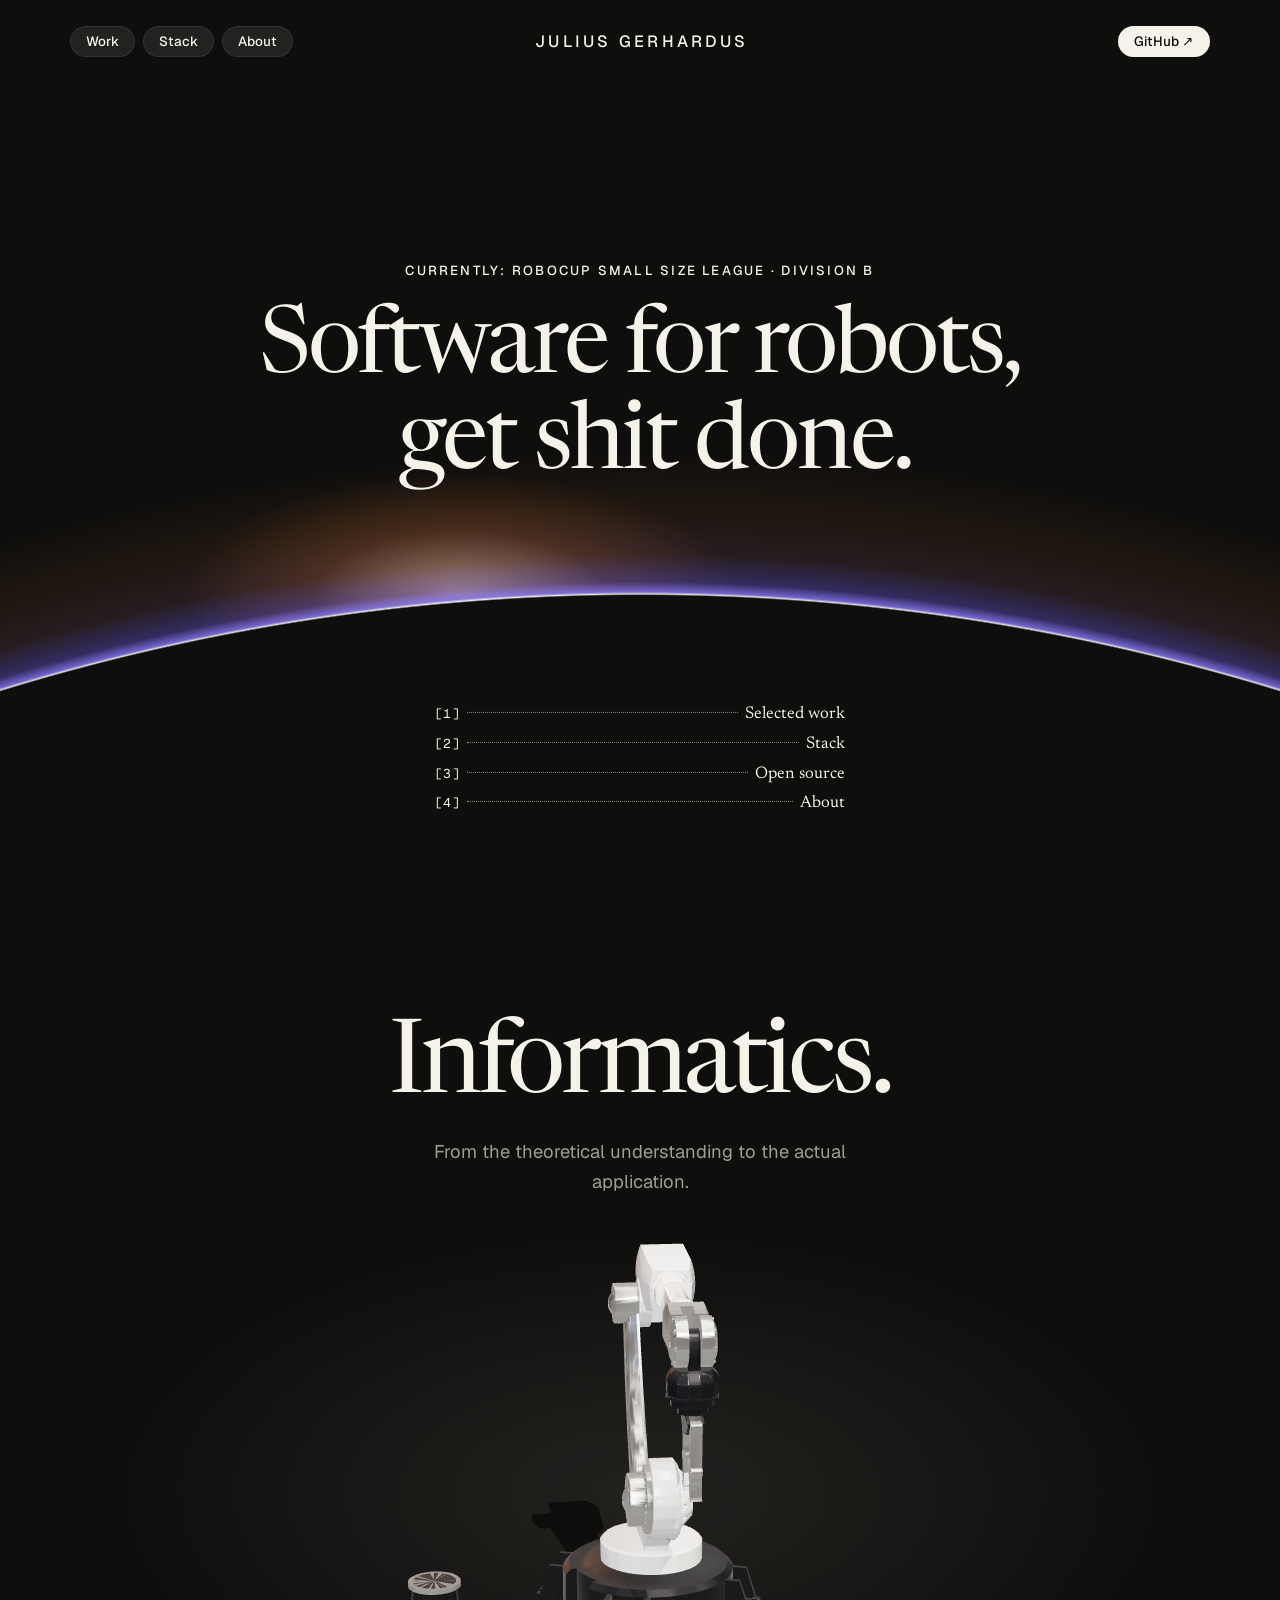
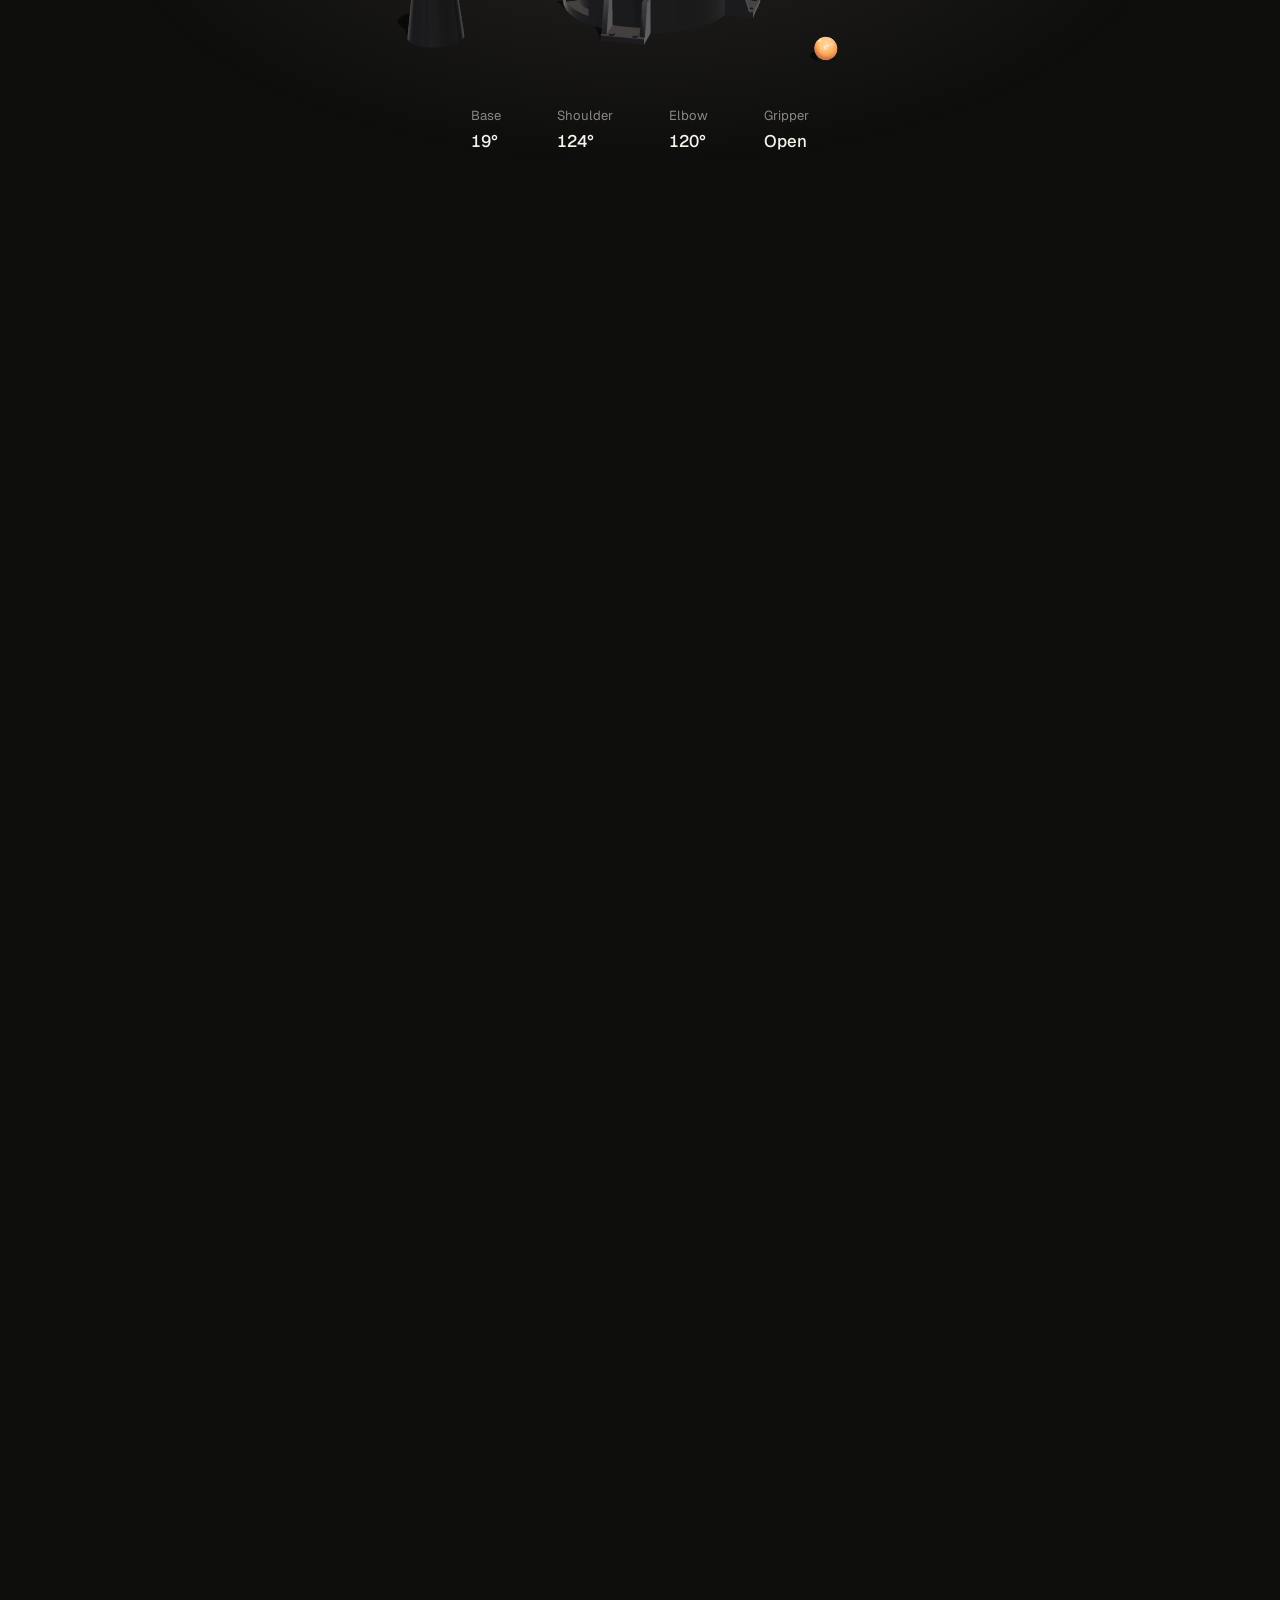
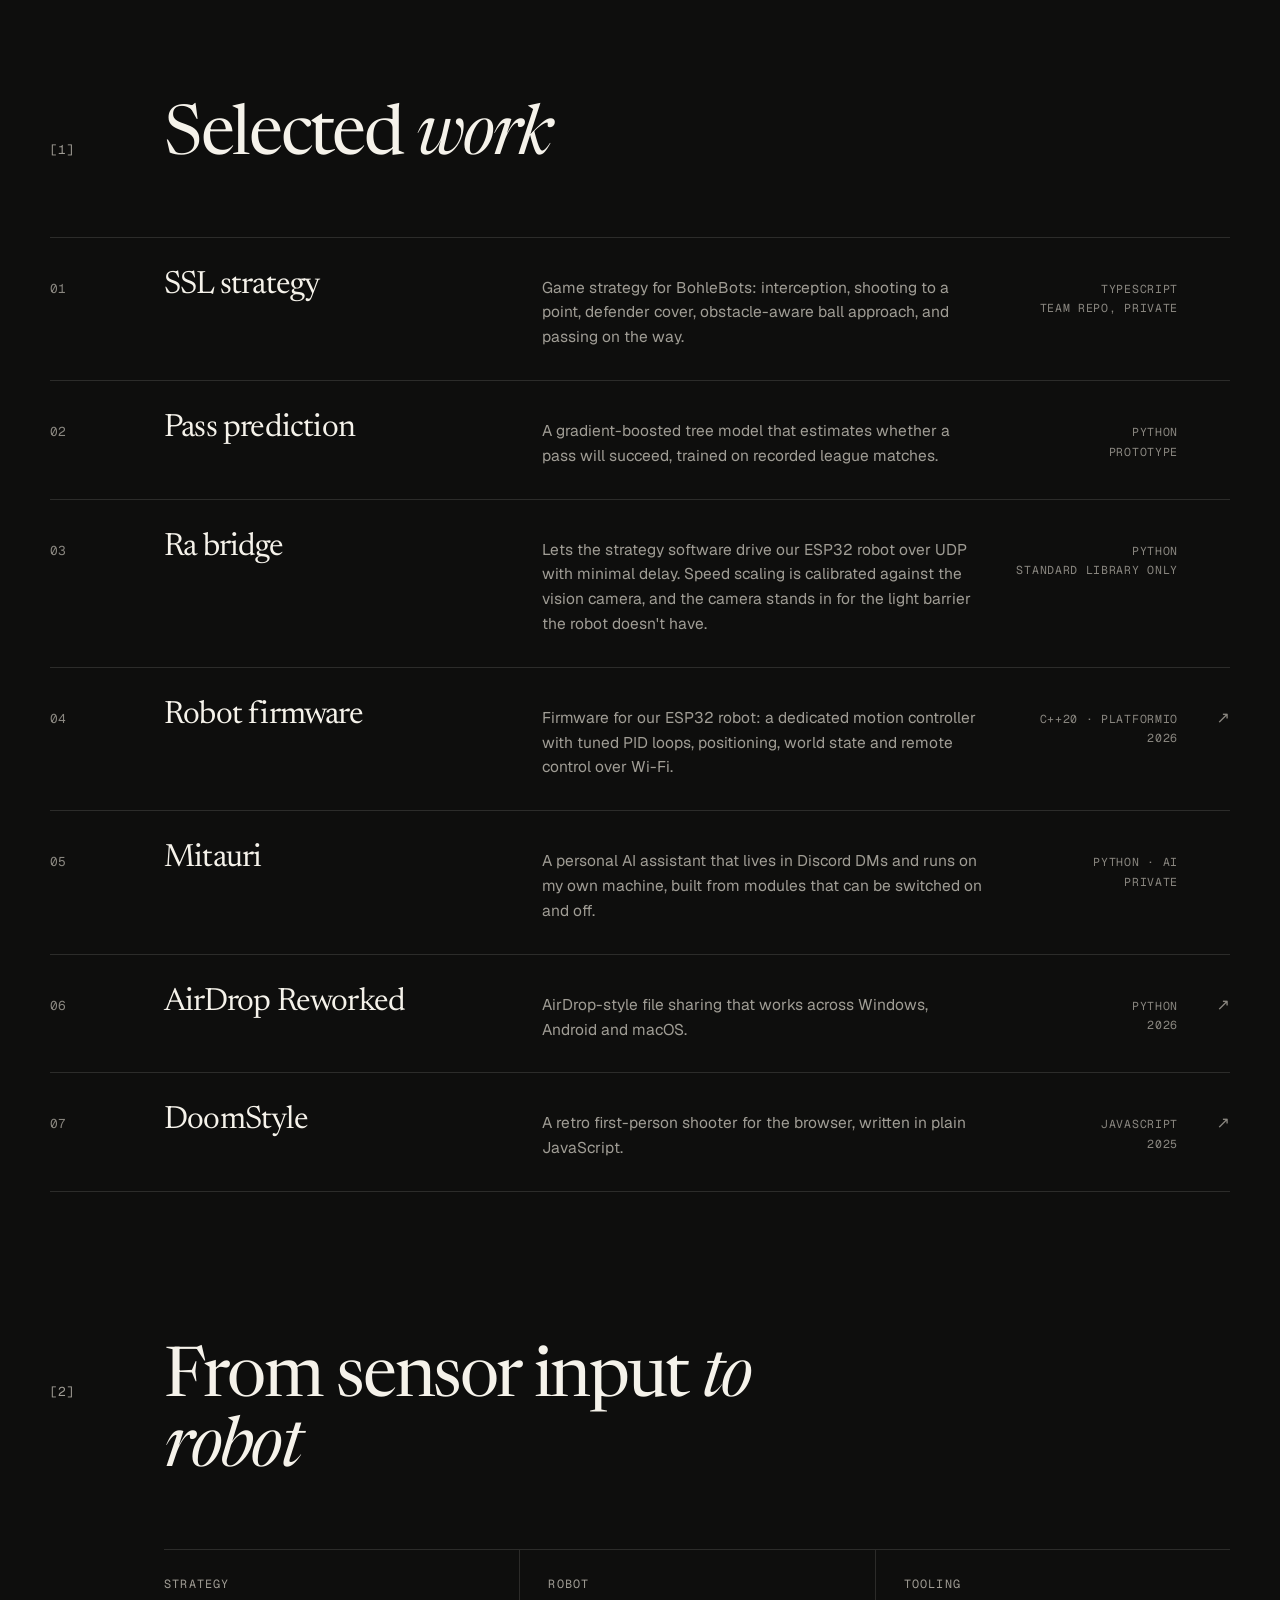
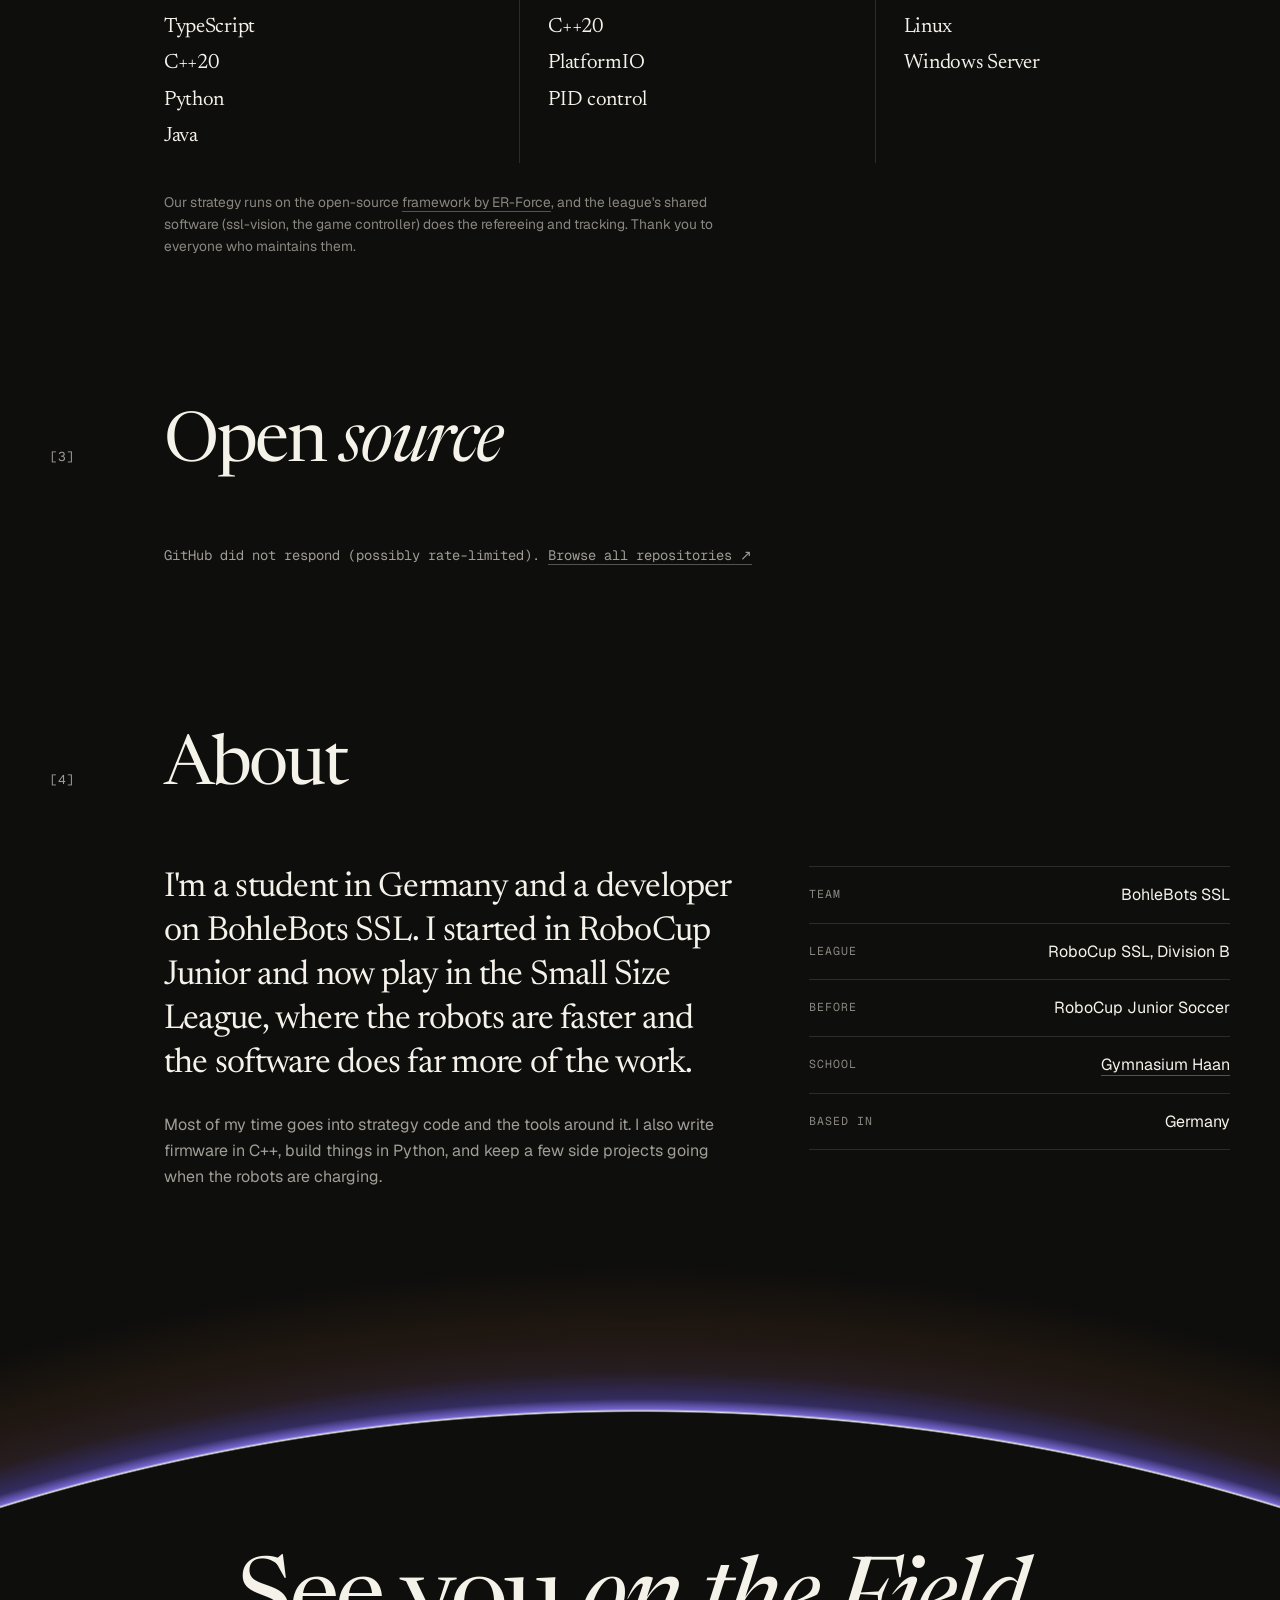
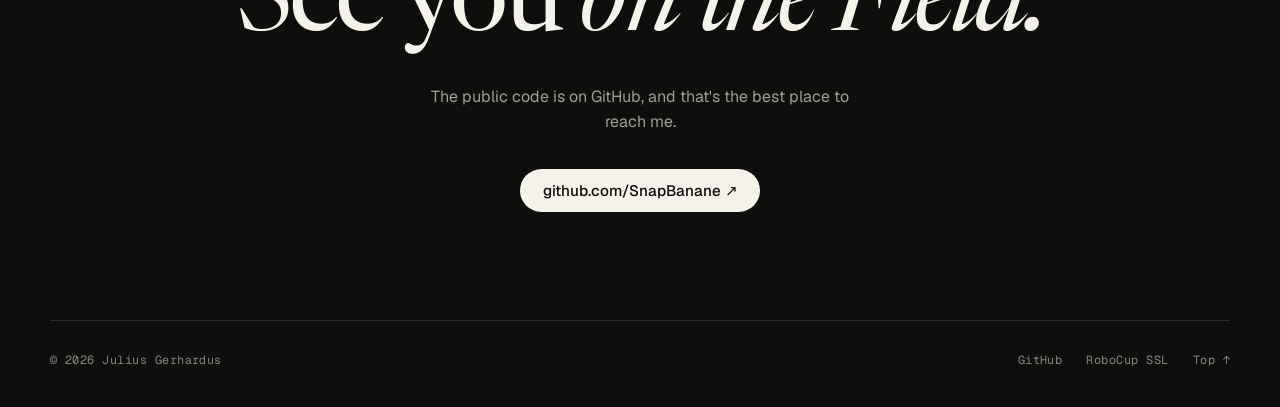
==== commit b274922c: "update texts" ====
--- a/index.html
+++ b/index.html
@@ -3,18 +3,18 @@
 <head>
     <meta charset="utf-8" />
     <meta name="viewport" content="width=device-width, initial-scale=1" />
-    <title>SnapBanane | Software for robots that play football</title>
+    <title>Julius Gerhardus | Software for robots</title>
     <meta name="description" content="SnapBanane writes strategy software and tooling for BohleBots, a RoboCup Small Size League team in Division B: TypeScript game strategy, Python tooling and C++ robot firmware." />
     <link rel="canonical" href="https://snapbanane.github.io/" />
     <meta property="og:type" content="website" />
-    <meta property="og:title" content="SnapBanane | Software for robots that play football" />
+    <meta property="og:title" content="Julius Gerhardus | Software for robots" />
     <meta property="og:description" content="Strategy software, tooling and firmware for BohleBots in the RoboCup Small Size League, Division B." />
     <meta property="og:url" content="https://snapbanane.github.io/" />
     <script type="application/ld+json">
     {
-      "@context": "https://schema.org",
+      "@context": "https://schema.oSnapBananerg",
       "@type": "Person",
-      "name": "SnapBanane",
+      "name": "Julius Gerhardus",
       "description": "Student robotics developer writing strategy software for BohleBots in the RoboCup Small Size League, Division B.",
       "url": "https://snapbanane.github.io/",
       "sameAs": ["https://github.com/SnapBanane"]
@@ -265,7 +265,7 @@
         <a class="pill" href="#stack">Stack</a>
         <a class="pill" href="#about">About</a>
     </nav>
-    <a class="wordmark" href="#top" aria-label="SnapBanane, back to top">SnapBanane</a>
+    <a class="wordmark" href="#top" aria-label="Julius Gerhardus, back to top">Julius Gerhardus</a>
     <div class="nav-right">
         <a class="pill pill--light" href="https://github.com/SnapBanane" target="_blank" rel="noreferrer">GitHub ↗</a>
     </div>
@@ -274,10 +274,10 @@
 <main id="top">
             <div class="hero">
                 <div class="hero-top">
-                    <div class="dateline">RoboCup Small Size League · Division B</div>
+                    <div class="dateline">Currently: RoboCup Small Size League · Division B</div>
                     <h1>
-                        <span class="line"><span>Software for robots</span></span>
-                        <span class="line"><span>that play football.</span></span>
+                        <span class="line"><span>Software for robots,</span></span>
+                        <span class="line"><span>get shit done.</span></span>
                     </h1>
                 </div>
                  <ol class="index">
@@ -292,9 +292,9 @@
     <div class="arm-scene" id="armScene">
         <div class="arm-stage">
             <div class="arm-caps">
-                <div class="arm-cap"><h2>Reach.</h2><p>Every joint angle is solved from one thing: where the gripper needs to be.</p></div>
-                <div class="arm-cap"><h2>Grip.</h2><p>Control loops close in milliseconds, so the motion never jerks.</p></div>
-                <div class="arm-cap"><h2>Place.</h2><p>Robotics, and the informatics behind it. That's what I build.</p></div>
+                <div class="arm-cap"><h2>Informatics.</h2><p>From the theoretical understanding to the actual application.</p></div>
+                <div class="arm-cap"><h2>Robotics.</h2><p>Robots that work. Competed in soccer robots championships 2024, 2025, 2026, 2027</p></div>
+                <div class="arm-cap"><h2>All me.</h2><p>Student attending <u><a href="https://gymhaan.de" target="_blank" rel="noreferrer">Gymnasium Haan</a></u></p></div>
             </div>
             <div class="arm-view"><canvas id="arm3d" role="img" aria-label="3D robot arm that picks up a ball and sets it on a stand as you scroll"></canvas></div>
             <div class="arm-read" aria-hidden="true">
@@ -369,23 +369,22 @@
     <section id="stack" class="wrap">
         <div class="sec-head reveal">
             <span class="n">[2]</span>
-            <h2>From camera frame <em>to kick</em></h2>
+            <h2>From sensor input <em>to robot</em></h2>
         </div>
         <div class="stack reveal">
             <div>
                 <h3>Strategy</h3>
                 <ul>
                     <li>TypeScript</li>
-                    <li>Ra <small>simulator &amp; control</small></li>
-                    <li>ssl-vision</li>
-                    <li>Game controller</li>
+                    <li>C++20</li>
+                    <li>Python</li>
+                    <li>Java</li>
                 </ul>
             </div>
             <div>
                 <h3>Robot</h3>
                 <ul>
                     <li>C++20</li>
-                    <li>ESP32</li>
                     <li>PlatformIO</li>
                     <li>PID control</li>
                 </ul>
@@ -393,10 +392,8 @@
             <div>
                 <h3>Tooling</h3>
                 <ul>
-                    <li>Python</li>
-                    <li>Gradient boosting</li>
-                    <li>Docker</li>
                     <li>Linux</li>
+                    <li>Windows Server</li>
                 </ul>
             </div>
         </div>
@@ -421,11 +418,11 @@
         </div>
         <div class="about">
             <div class="reveal">
-                <p class="lead">I'm a student in Germany and a developer on BohleBots. We started in RoboCup Junior and now play in the Small Size League, where the robots are faster and the software does far more of the work.</p>
+                <p class="lead">I'm a student in Germany and a developer on BohleBots SSL. I started in RoboCup Junior and now play in the Small Size League, where the robots are faster and the software does far more of the work.</p>
                 <p class="body">Most of my time goes into strategy code and the tools around it. I also write firmware in C++, build things in Python, and keep a few side projects going when the robots are charging.</p>
             </div>
             <dl class="facts reveal" style="--i:1">
-                <div><dt>Team</dt><dd>BohleBots</dd></div>
+                <div><dt>Team</dt><dd>BohleBots SSL</dd></div>
                 <div><dt>League</dt><dd>RoboCup SSL, Division B</dd></div>
                 <div><dt>Before</dt><dd>RoboCup Junior Soccer</dd></div>
                 <div><dt>School</dt><dd><a href="https://gymhaan.de" target="_blank" rel="noreferrer">Gymnasium Haan</a></dd></div>
@@ -435,14 +432,14 @@
     </section>
 
     <div class="closing">
-         <h2 class="reveal">See you <em>on the field.</em></h2>
+         <h2 class="reveal">See you <em>on the Field.</em></h2>
         <p class="reveal" style="--i:1">The public code is on GitHub, and that's the best place to reach me.</p>
         <div class="reveal" style="--i:2"><a class="pill pill--light" href="https://github.com/SnapBanane" target="_blank" rel="noreferrer">github.com/SnapBanane ↗</a></div>
     </div>
 </main>
 
 <footer class="wrap">
-    <span>© <span id="year"></span> SnapBanane</span>
+    <span>© <span id="year"></span> Julius Gerhardus</span>
     <nav aria-label="Footer">
         <a href="https://github.com/SnapBanane" target="_blank" rel="noreferrer">GitHub</a>
         <a href="https://ssl.robocup.org" target="_blank" rel="noreferrer">RoboCup SSL</a>
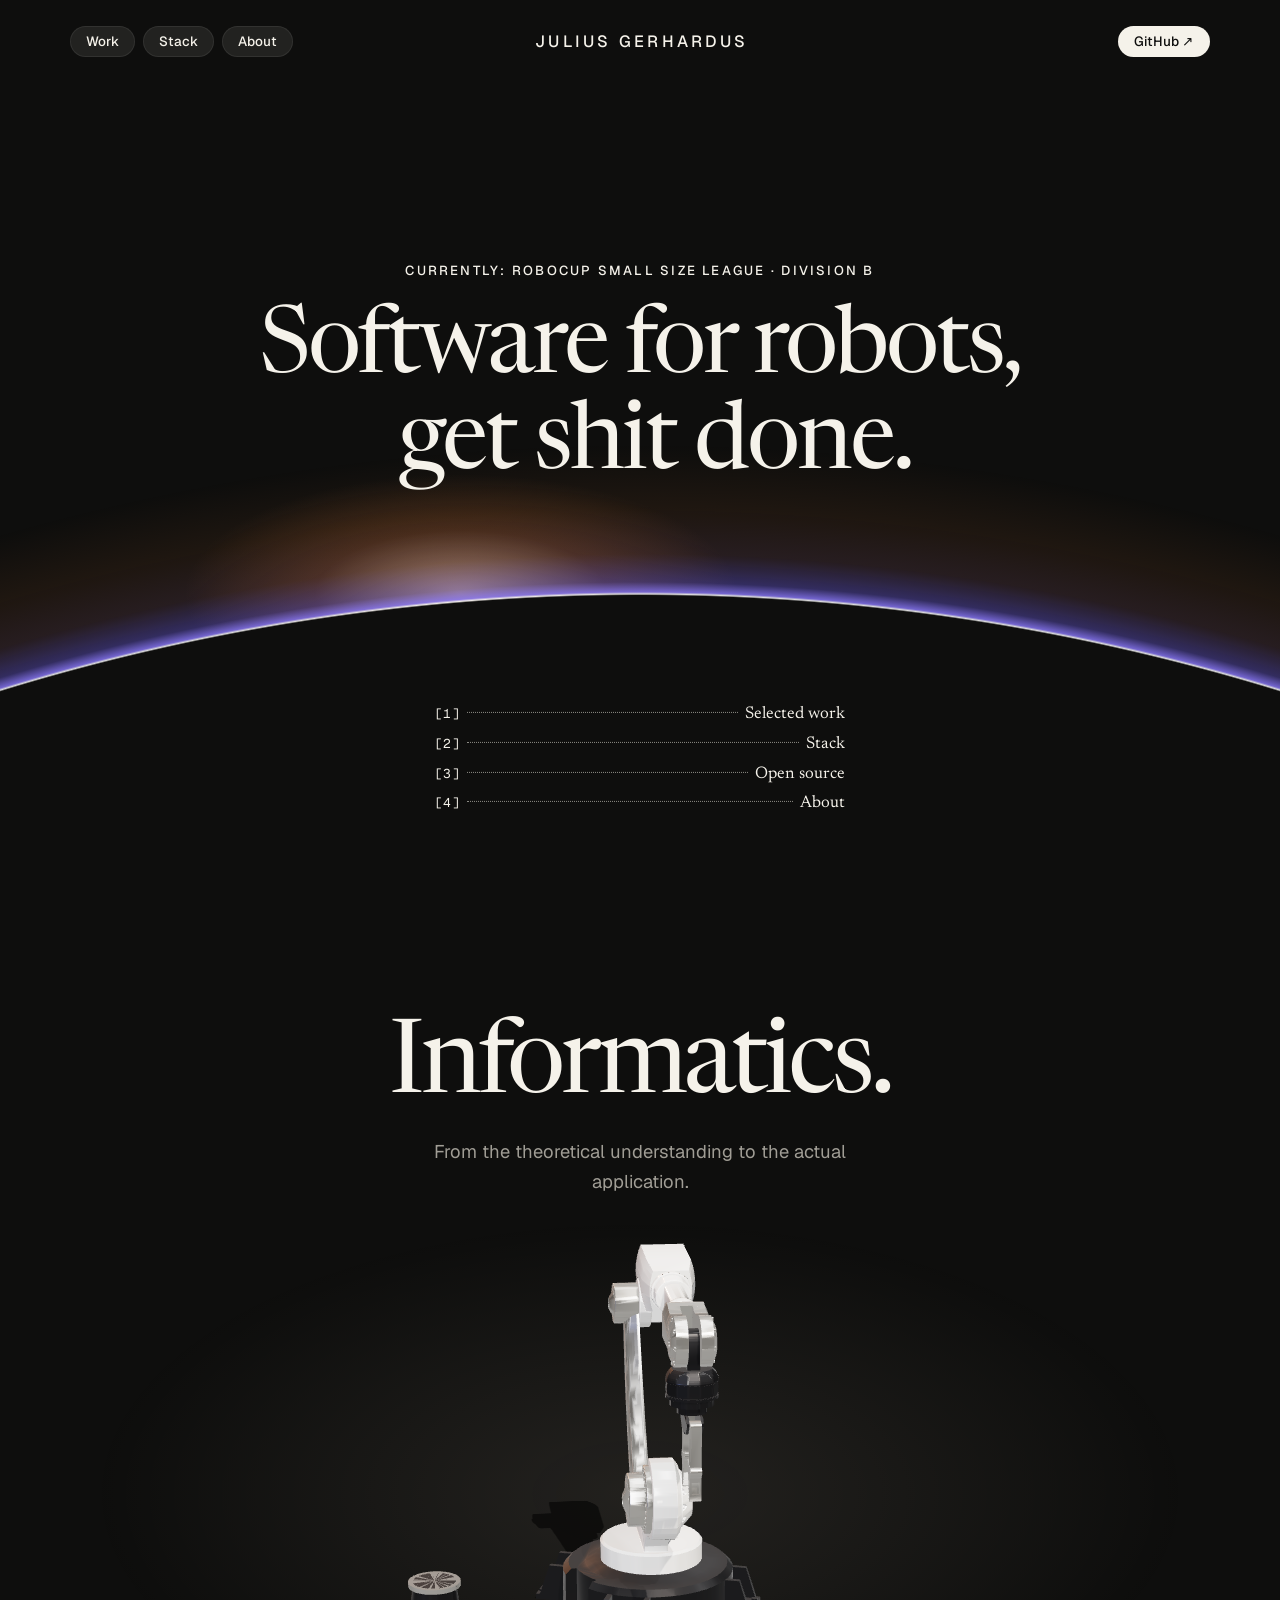
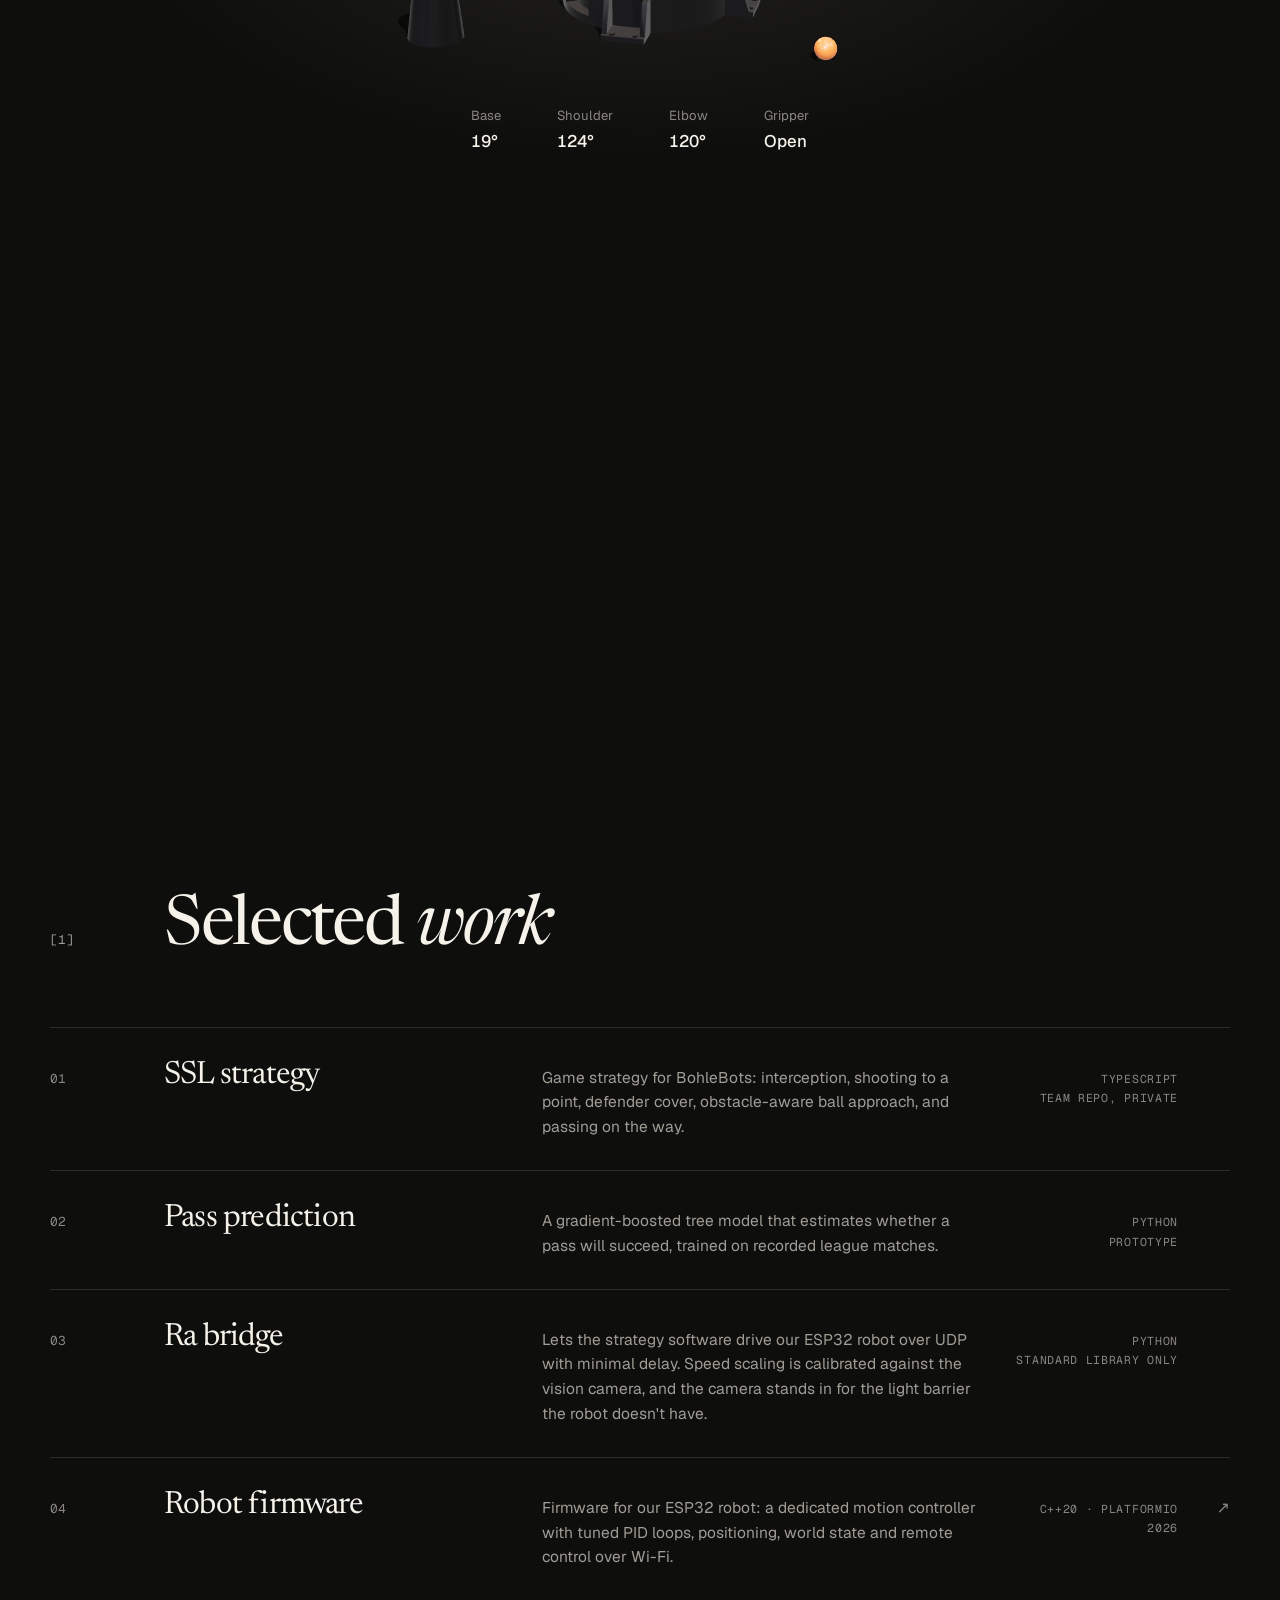
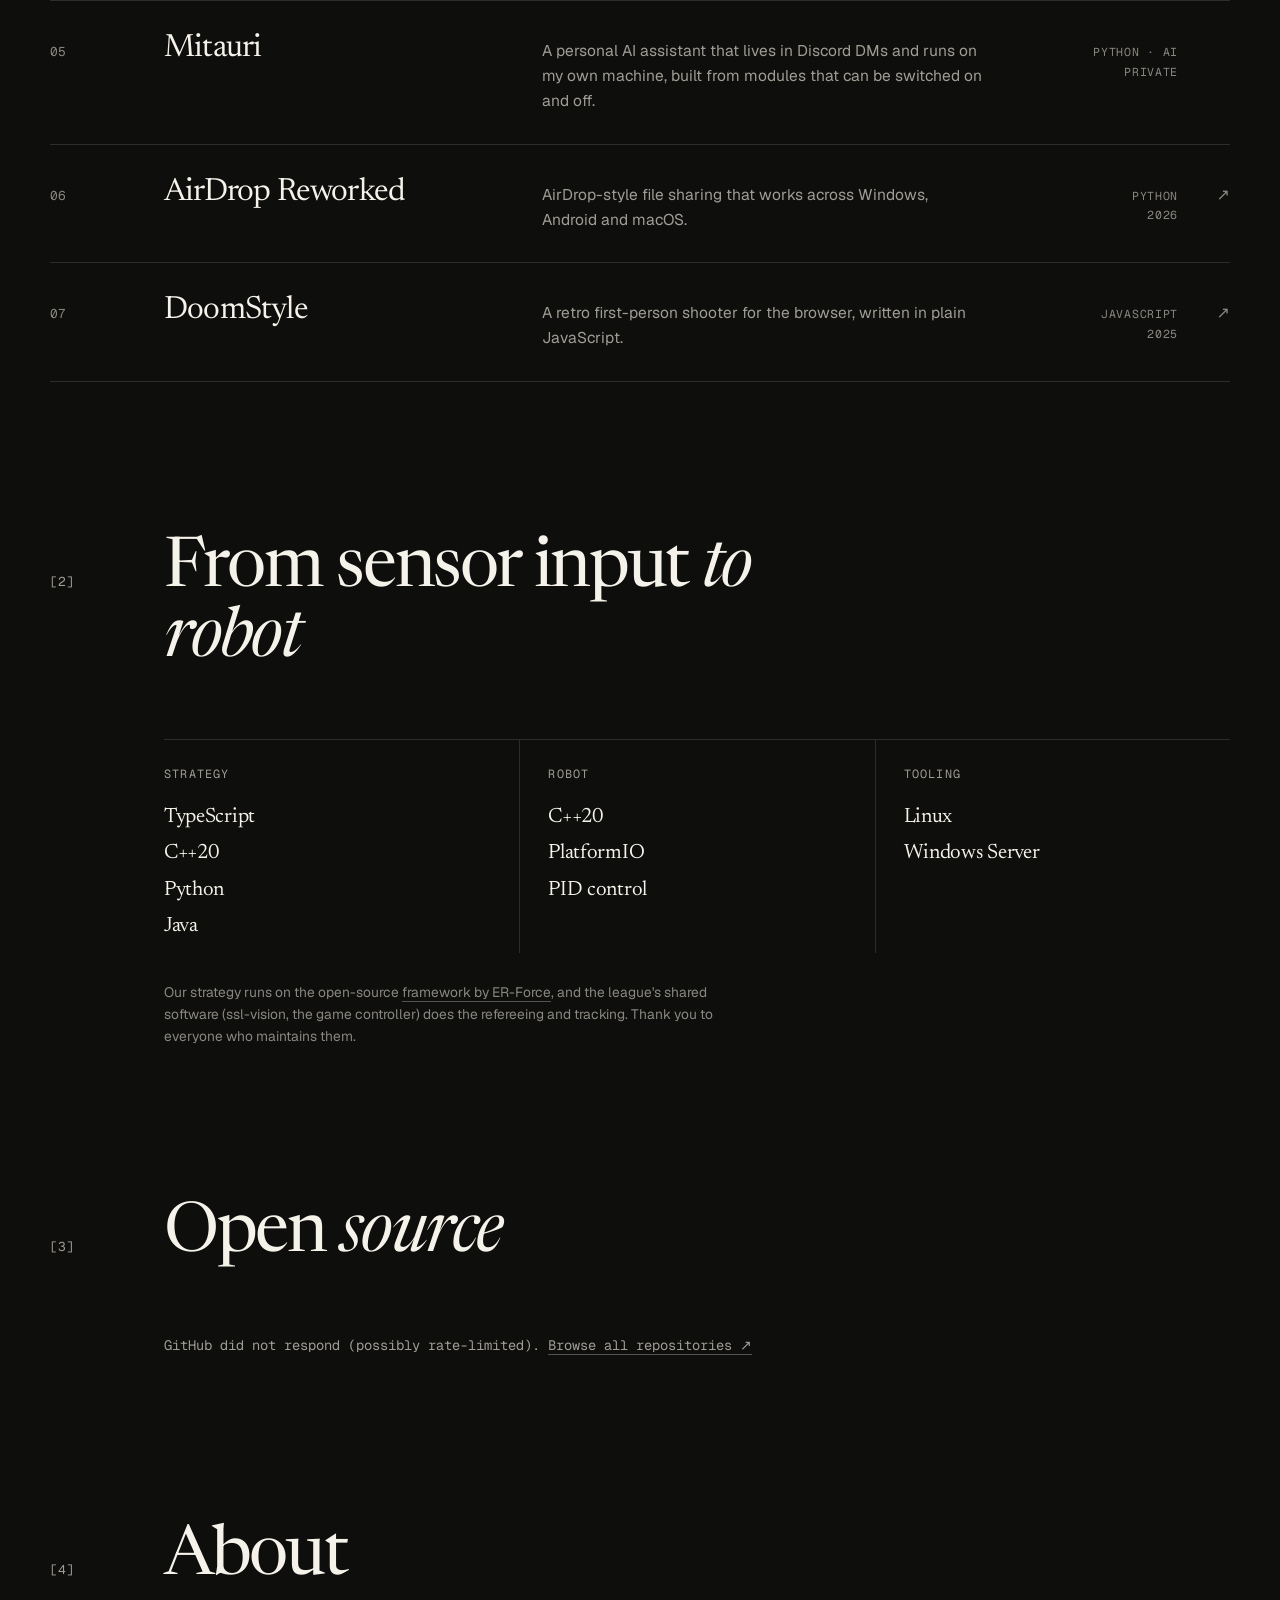
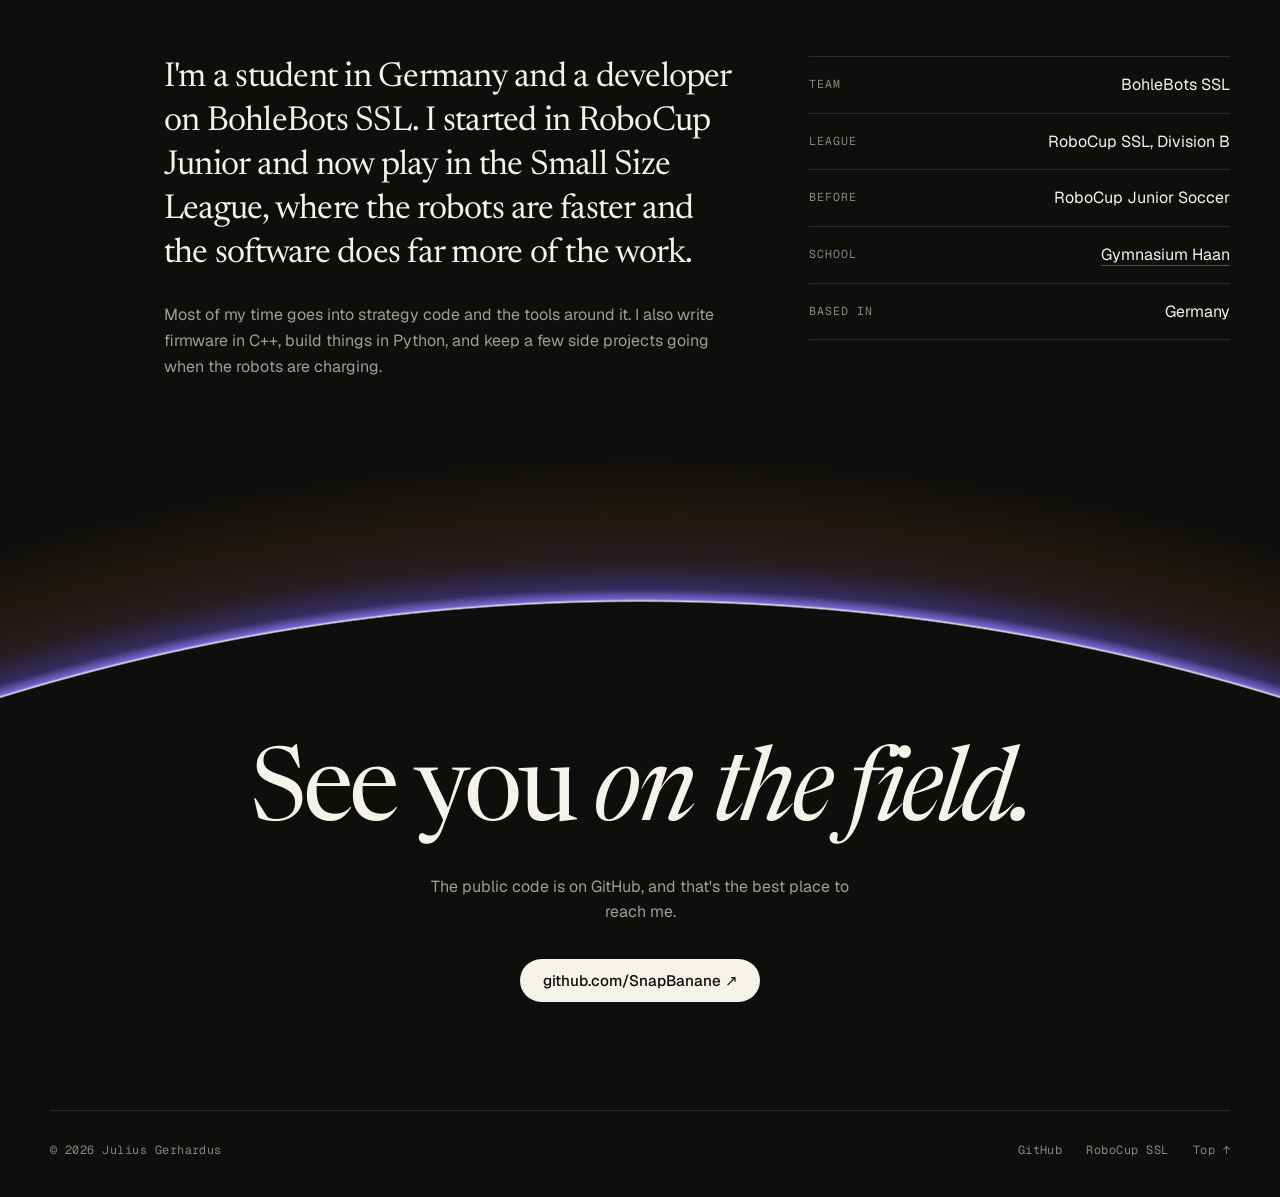
==== commit ace815bb: "Apply review quick fixes, shorten entrance and arm section Fix the JSON-LD @context, use the real na" ====
--- a/index.html
+++ b/index.html
@@ -4,7 +4,7 @@
     <meta charset="utf-8" />
     <meta name="viewport" content="width=device-width, initial-scale=1" />
     <title>Julius Gerhardus | Software for robots</title>
-    <meta name="description" content="SnapBanane writes strategy software and tooling for BohleBots, a RoboCup Small Size League team in Division B: TypeScript game strategy, Python tooling and C++ robot firmware." />
+    <meta name="description" content="Julius Gerhardus writes strategy software and tooling for BohleBots, a RoboCup Small Size League team in Division B: TypeScript game strategy, Python tooling and C++ robot firmware." />
     <link rel="canonical" href="https://snapbanane.github.io/" />
     <meta property="og:type" content="website" />
     <meta property="og:title" content="Julius Gerhardus | Software for robots" />
@@ -12,7 +12,7 @@
     <meta property="og:url" content="https://snapbanane.github.io/" />
     <script type="application/ld+json">
     {
-      "@context": "https://schema.oSnapBananerg",
+      "@context": "https://schema.org",
       "@type": "Person",
       "name": "Julius Gerhardus",
       "description": "Student robotics developer writing strategy software for BohleBots in the RoboCup Small Size League, Division B.",
@@ -64,7 +64,7 @@
         .wrap { width: min(1180px, 100% - 48px); margin-inline: auto; }
 
         /* ================= Entrance: letterbox bars that open as the light comes up ================= */
-        .bars::before, .bars::after { content: ""; position: fixed; left: 0; right: 0; height: 13vh; background: #000; z-index: 60; pointer-events: none; animation: barOut 1.5s var(--ease) 2.1s forwards; }
+        .bars::before, .bars::after { content: ""; position: fixed; left: 0; right: 0; height: 13vh; background: #000; z-index: 60; pointer-events: none; animation: barOut .8s var(--ease) .15s forwards; }
         .bars::before { top: 0; transform-origin: 50% 0; }
         .bars::after { bottom: 0; transform-origin: 50% 100%; }
         @keyframes barOut { to { transform: scaleY(0); } }
@@ -75,7 +75,7 @@
             display: grid; grid-template-columns: 1fr auto 1fr; align-items: center;
             padding: 26px clamp(20px, 5.5vw, 80px);
             transition: background-color .4s, padding .4s var(--ease);
-            animation: fade 1.4s ease 2.5s both;
+            animation: fade .8s ease .4s both;
         }
         .nav.scrolled { padding-block: 14px; background: rgba(14,14,13,.72); -webkit-backdrop-filter: blur(14px); backdrop-filter: blur(14px); }
         .nav-left, .nav-right { display: flex; gap: 8px; }
@@ -100,23 +100,23 @@
         }
         .hero > * { position: relative; }
         .hero-top { align-self: center; text-align: center; padding-top: 6vh; }
-        .dateline { font-size: .82rem; font-weight: 500; letter-spacing: .17em; text-transform: uppercase; animation: fade 1.6s ease 1.5s both; }
+        .dateline { font-size: .82rem; font-weight: 500; letter-spacing: .17em; text-transform: uppercase; animation: fade .8s ease .2s both; }
         h1 {
             font-family: var(--serif); font-weight: 400; letter-spacing: -.034em; line-height: 1.02;
             font-size: clamp(2.7rem, 7.3vw, 6.4rem); margin: 22px 0 0; text-align: left; display: inline-block;
         }
         h1 .line { display: block; }
         h1 .line:nth-child(2) { margin-left: 1.5em; }
-        h1 .line > span { display: inline-block; opacity: 0; transform: translateY(.28em); filter: blur(10px); animation: lineUp 1.6s var(--ease) forwards; }
-        h1 .line:nth-child(1) > span { animation-delay: 1.3s; }
-        h1 .line:nth-child(2) > span { animation-delay: 1.48s; }
+        h1 .line > span { display: inline-block; opacity: 0; transform: translateY(.28em); filter: blur(10px); animation: lineUp 1.1s var(--ease) forwards; }
+        h1 .line:nth-child(1) > span { animation-delay: .1s; }
+        h1 .line:nth-child(2) > span { animation-delay: .22s; }
         @keyframes lineUp { to { opacity: 1; transform: none; filter: none; } }
         @keyframes fade { from { opacity: 0; } }
         @keyframes rise { from { opacity: 0; transform: translateY(14px); } }
 
         /* dotted-leader index */
         .index { list-style: none; margin: 0; padding: 0; width: min(410px, 100%); }
-        .index li { animation: rise .9s var(--ease) both; animation-delay: calc(2.6s + var(--i) * 90ms); }
+        .index li { animation: rise .9s var(--ease) both; animation-delay: calc(.5s + var(--i) * 70ms); }
         .leader { display: flex; align-items: baseline; gap: 7px; padding: 3px 0; font-family: var(--serif); font-size: 1.06rem; line-height: 1.4; }
         .leader .n { font-family: var(--mono); font-size: .8rem; letter-spacing: .02em; }
         .leader .dots { flex: 1; min-width: 24px; border-bottom: 1.5px dotted currentColor; opacity: .55; transform: translateY(-.3em); transition: opacity .3s; }
@@ -126,7 +126,7 @@
 
 
         /* ================= Robot arm: pinned for one long beat, the scroll drives it, then the page moves on ================= */
-        .arm-scene { height: 250vh; height: 250svh; position: relative; }
+        .arm-scene { height: 160vh; height: 160svh; position: relative; }
         .arm-stage { position: sticky; top: 0; height: 100vh; height: 100svh; overflow: hidden; display: grid; grid-template-rows: auto minmax(0, 1fr) auto; justify-items: center; padding: clamp(84px, 13vh, 130px) 20px clamp(24px, 5vh, 48px); }
         .arm-caps { position: relative; width: min(760px, 100%); height: clamp(150px, 21vh, 200px); text-align: center; }
         .arm-cap { position: absolute; inset: 0; will-change: opacity, transform, filter; }
@@ -215,7 +215,7 @@
         .hero { --top: 66vh; --top: 66svh; --sun: 36%; --glow: .6; }
         @property --sun { syntax: "<percentage>"; inherits: true; initial-value: 50%; }
         @property --glow { syntax: "<number>"; inherits: true; initial-value: 0; }
-        .hero::before { animation: dawn 4.2s var(--ease) .3s both, orbit 30s ease-in-out 4.5s infinite alternate; }
+        .hero::before { animation: dawn 2.2s var(--ease) both, orbit 30s ease-in-out 2.2s infinite alternate; }
         @keyframes dawn { from { opacity: 0; transform: translateY(80px); --sun: 118%; --glow: 0; } }
         @keyframes orbit { to { --sun: 50%; } }
         .closing > * { position: relative; }
@@ -293,8 +293,8 @@
         <div class="arm-stage">
             <div class="arm-caps">
                 <div class="arm-cap"><h2>Informatics.</h2><p>From the theoretical understanding to the actual application.</p></div>
-                <div class="arm-cap"><h2>Robotics.</h2><p>Robots that work. Competed in soccer robots championships 2024, 2025, 2026, 2027</p></div>
-                <div class="arm-cap"><h2>All me.</h2><p>Student attending <u><a href="https://gymhaan.de" target="_blank" rel="noreferrer">Gymnasium Haan</a></u></p></div>
+                <div class="arm-cap"><h2>Robotics.</h2><p>Robots that work. Competed in robot soccer championships 2024, 2025, 2026, 2027</p></div>
+                <div class="arm-cap"><h2>All me.</h2><p>Student attending <a href="https://gymhaan.de" target="_blank" rel="noreferrer">Gymnasium Haan</a></p></div>
             </div>
             <div class="arm-view"><canvas id="arm3d" role="img" aria-label="3D robot arm that picks up a ball and sets it on a stand as you scroll"></canvas></div>
             <div class="arm-read" aria-hidden="true">
@@ -407,7 +407,7 @@
             <h2>Open <em>source</em></h2>
         </div>
         <ul class="repo-list" id="repoList"></ul>
-        <p class="status" id="repoStatus">Loading repositories from GitHub…</p>
+        <p class="status" id="repoStatus"><a href="https://github.com/SnapBanane?tab=repositories" target="_blank" rel="noreferrer">Browse all repositories on GitHub ↗</a></p>
     </section>
 
     <!-- ============ ABOUT ============ -->
@@ -432,7 +432,7 @@
     </section>
 
     <div class="closing">
-         <h2 class="reveal">See you <em>on the Field.</em></h2>
+         <h2 class="reveal">See you <em>on the field.</em></h2>
         <p class="reveal" style="--i:1">The public code is on GitHub, and that's the best place to reach me.</p>
         <div class="reveal" style="--i:2"><a class="pill pill--light" href="https://github.com/SnapBanane" target="_blank" rel="noreferrer">github.com/SnapBanane ↗</a></div>
     </div>
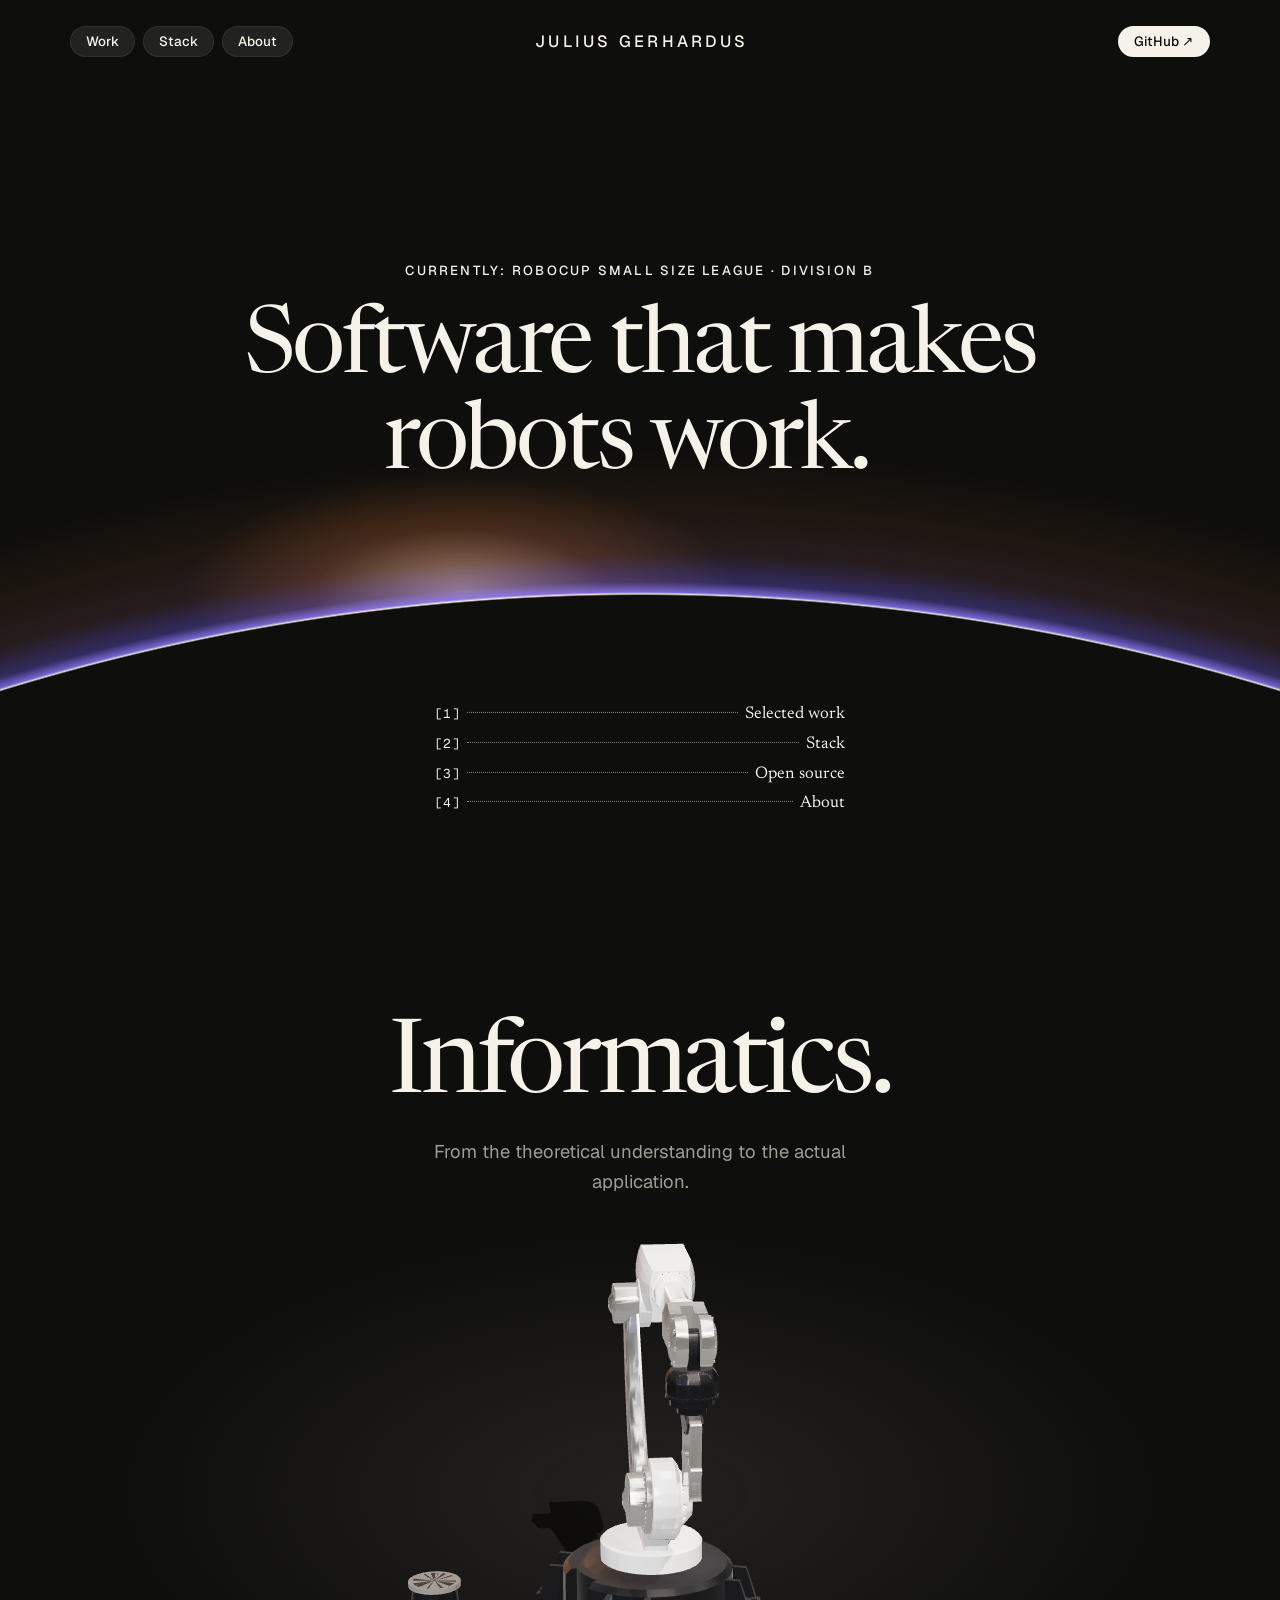
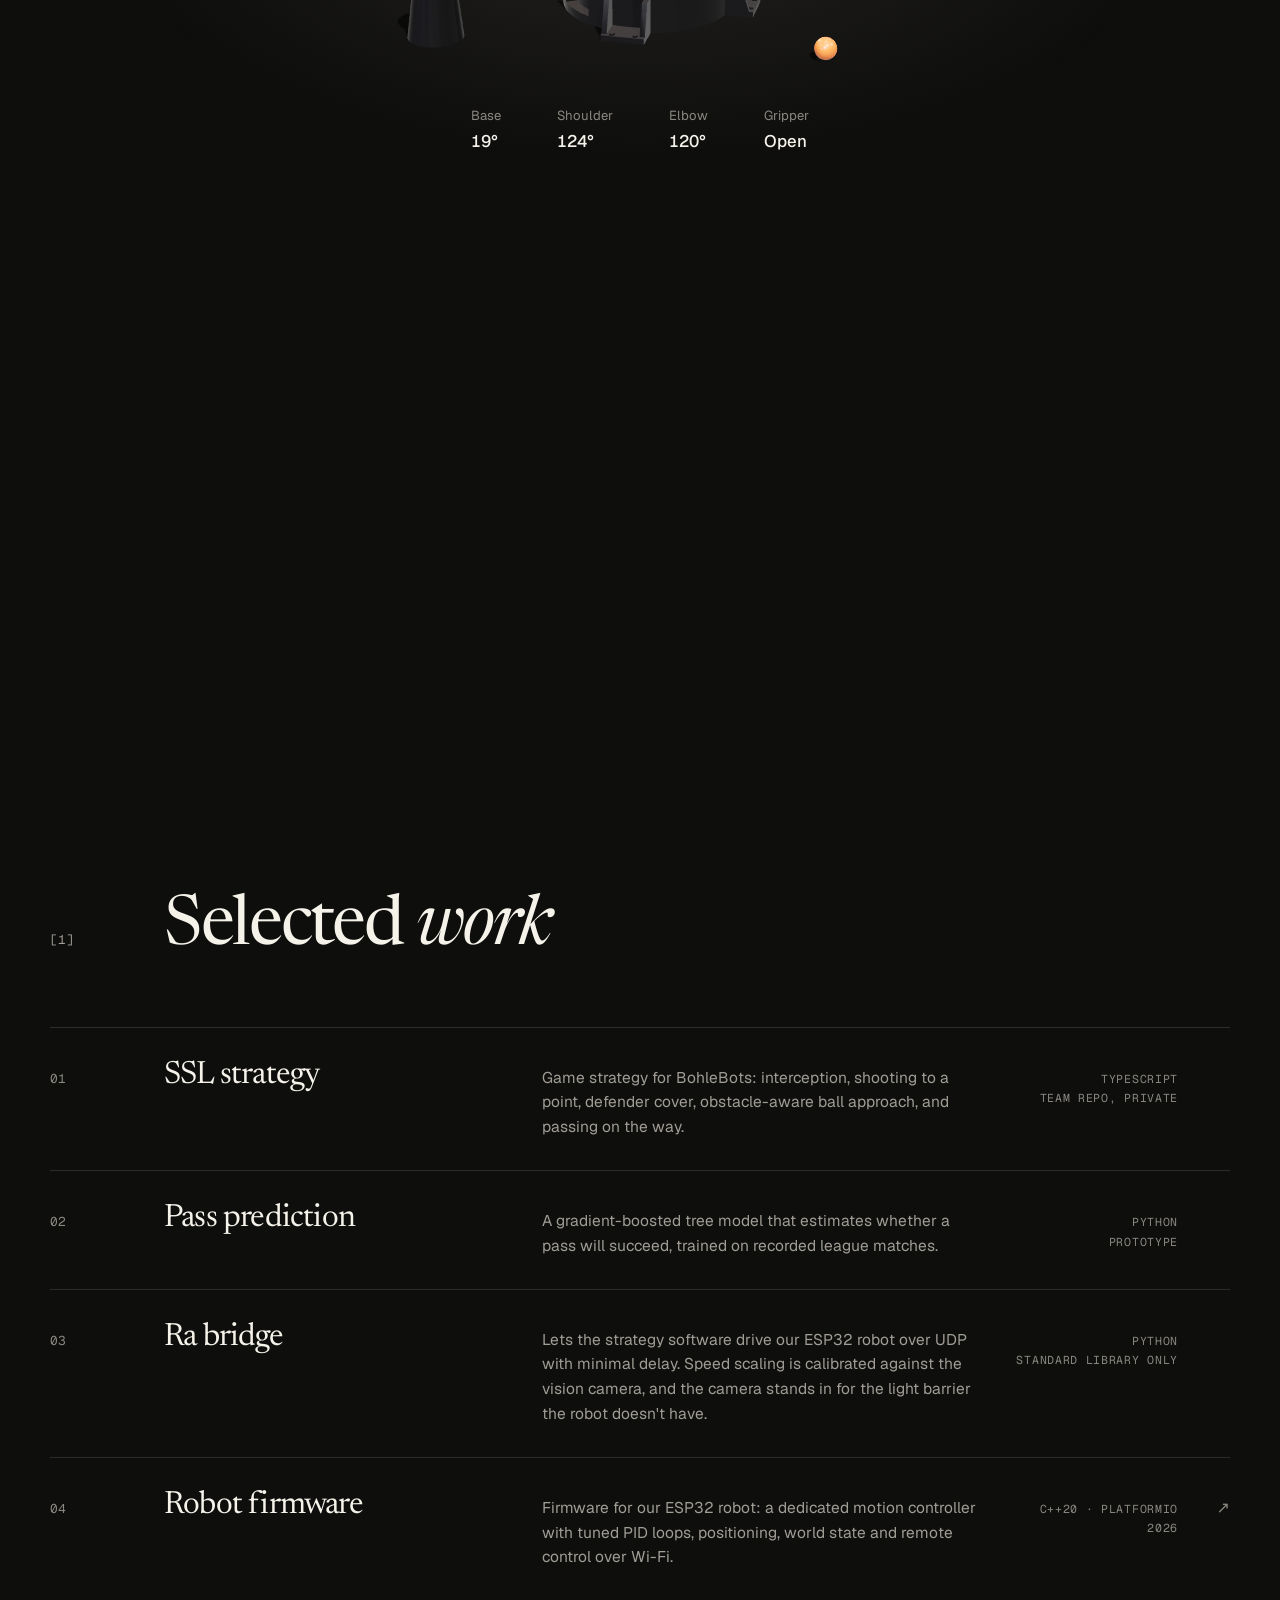
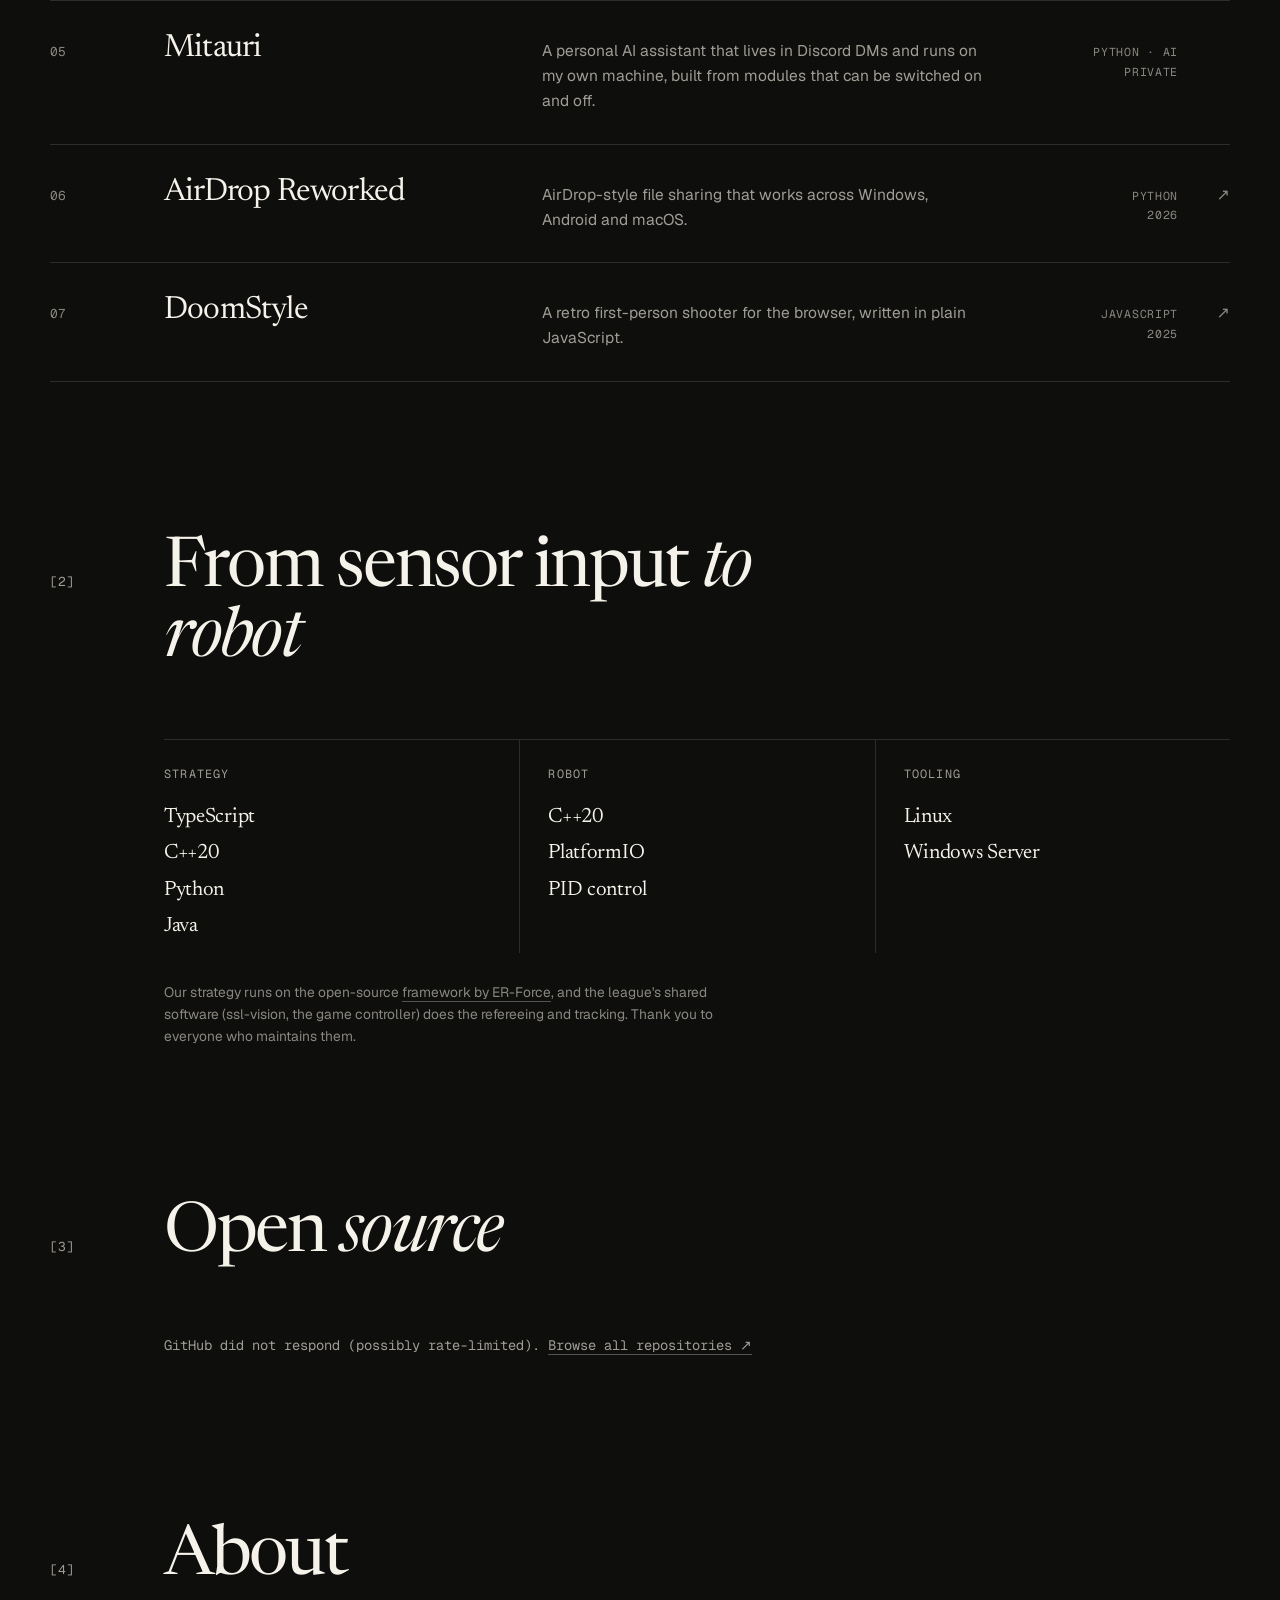
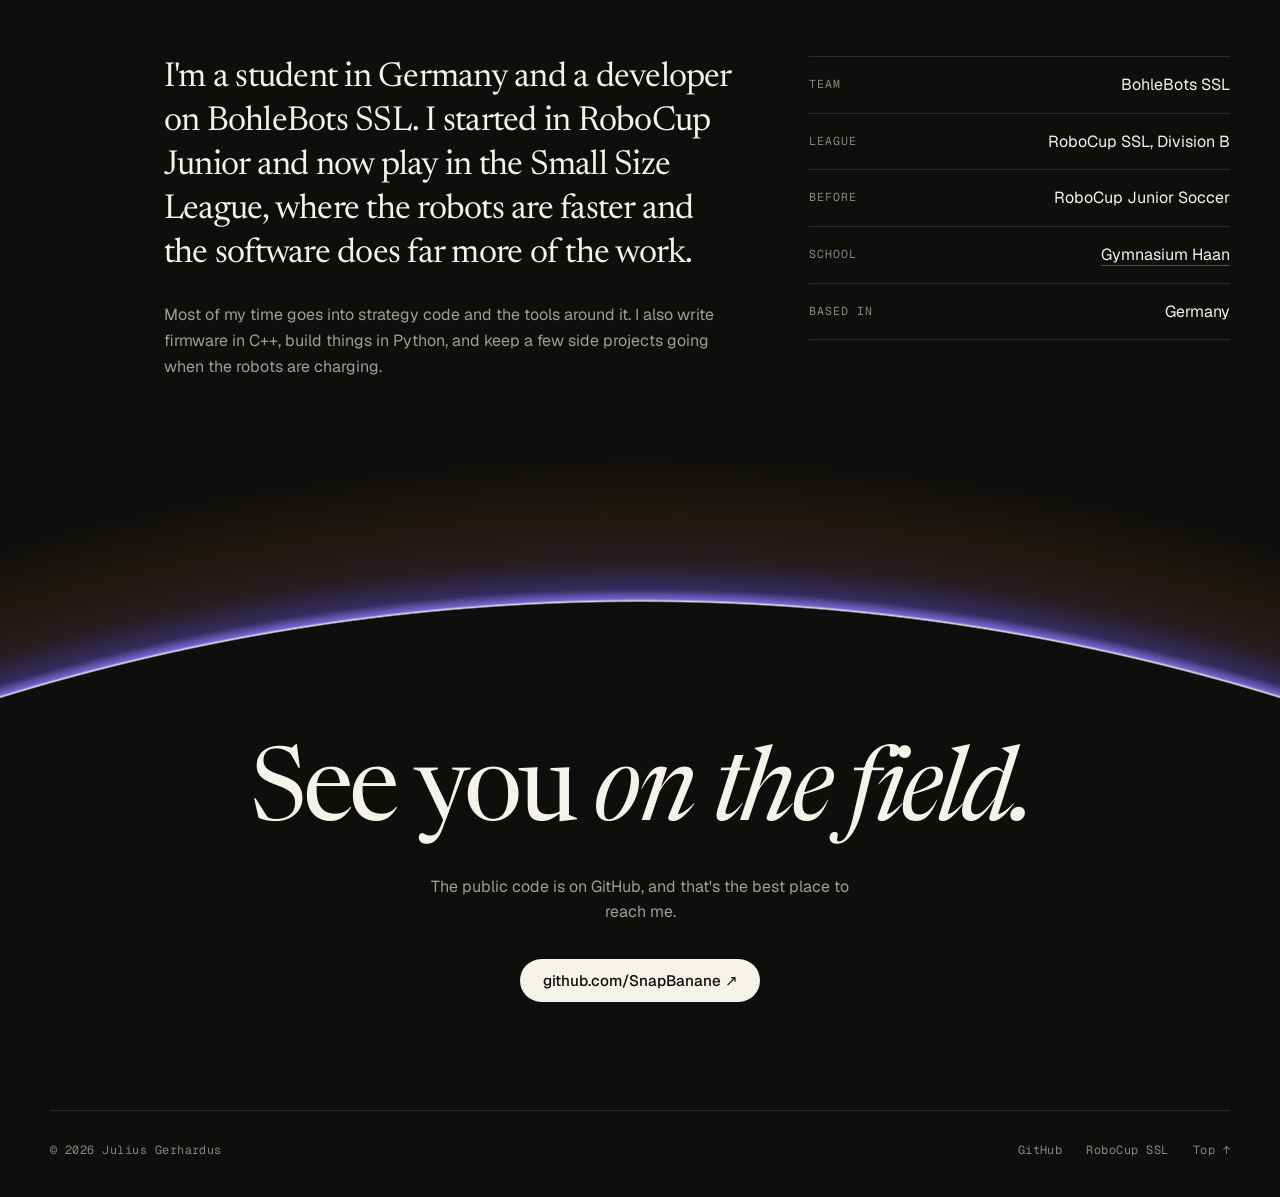
==== commit 0d3edeaf: "Drop 2027 from results, make the headline about robots in general Co-Authored-By: Claude Opus 5.5 <n" ====
--- a/index.html
+++ b/index.html
@@ -276,8 +276,8 @@
                 <div class="hero-top">
                     <div class="dateline">Currently: RoboCup Small Size League · Division B</div>
                     <h1>
-                        <span class="line"><span>Software for robots,</span></span>
-                        <span class="line"><span>get shit done.</span></span>
+                        <span class="line"><span>Software that makes</span></span>
+                        <span class="line"><span>robots work.</span></span>
                     </h1>
                 </div>
                  <ol class="index">
@@ -293,7 +293,7 @@
         <div class="arm-stage">
             <div class="arm-caps">
                 <div class="arm-cap"><h2>Informatics.</h2><p>From the theoretical understanding to the actual application.</p></div>
-                <div class="arm-cap"><h2>Robotics.</h2><p>Robots that work. Competed in robot soccer championships 2024, 2025, 2026, 2027</p></div>
+                <div class="arm-cap"><h2>Robotics.</h2><p>Robots that work. Competed in robot soccer championships 2024, 2025 and 2026</p></div>
                 <div class="arm-cap"><h2>All me.</h2><p>Student attending <a href="https://gymhaan.de" target="_blank" rel="noreferrer">Gymnasium Haan</a></p></div>
             </div>
             <div class="arm-view"><canvas id="arm3d" role="img" aria-label="3D robot arm that picks up a ball and sets it on a stand as you scroll"></canvas></div>
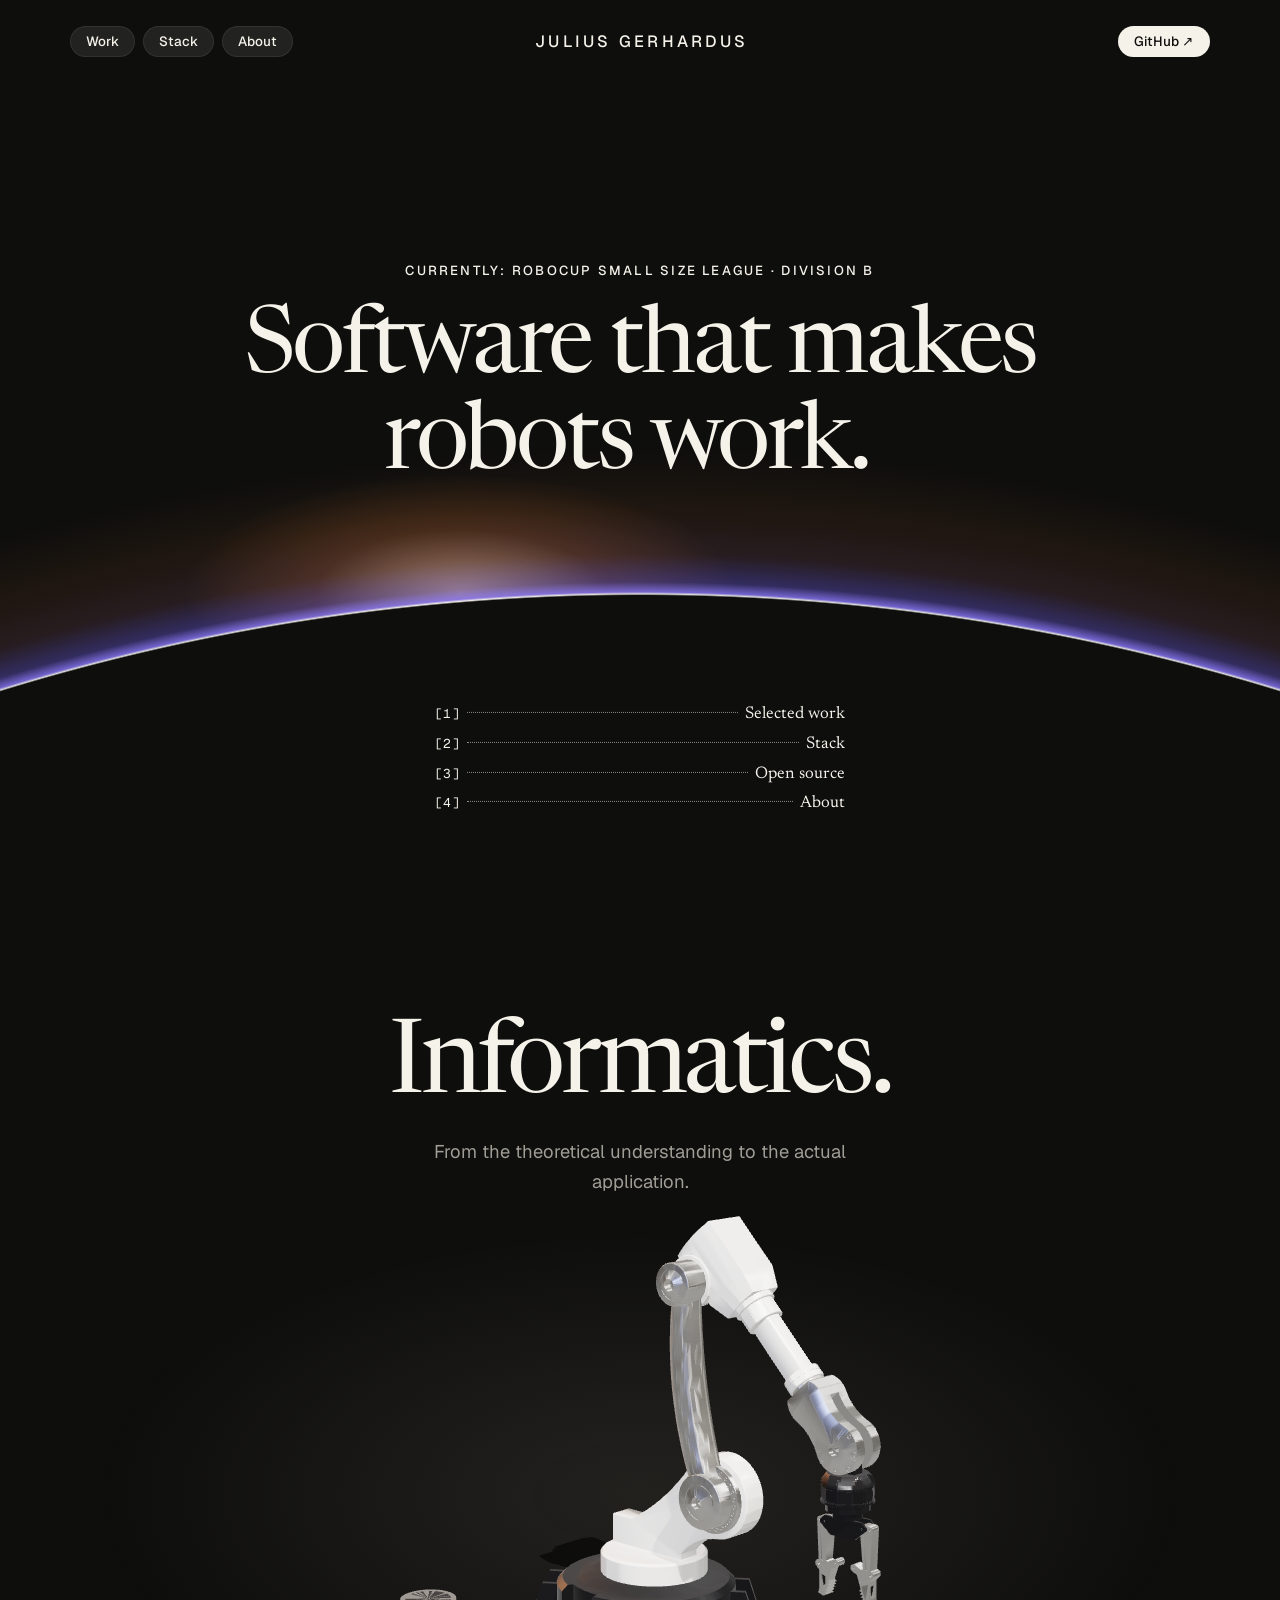
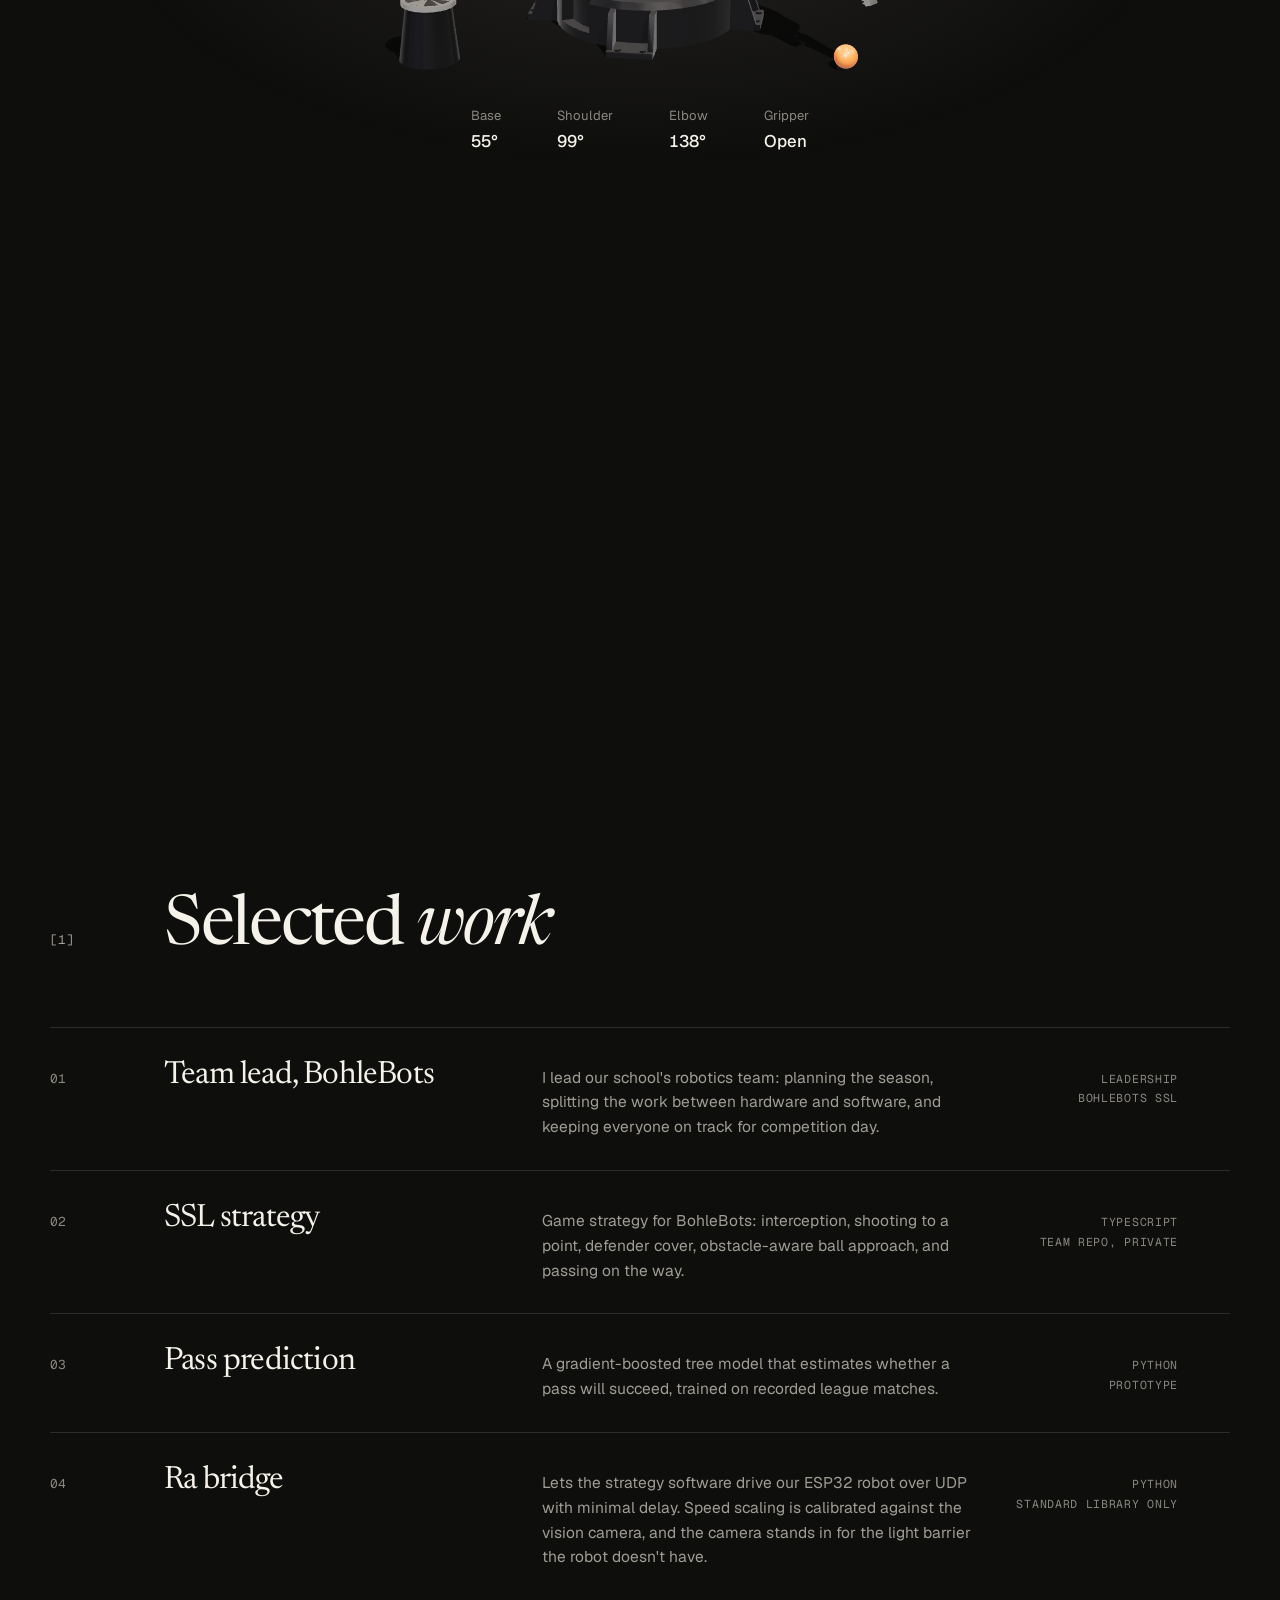
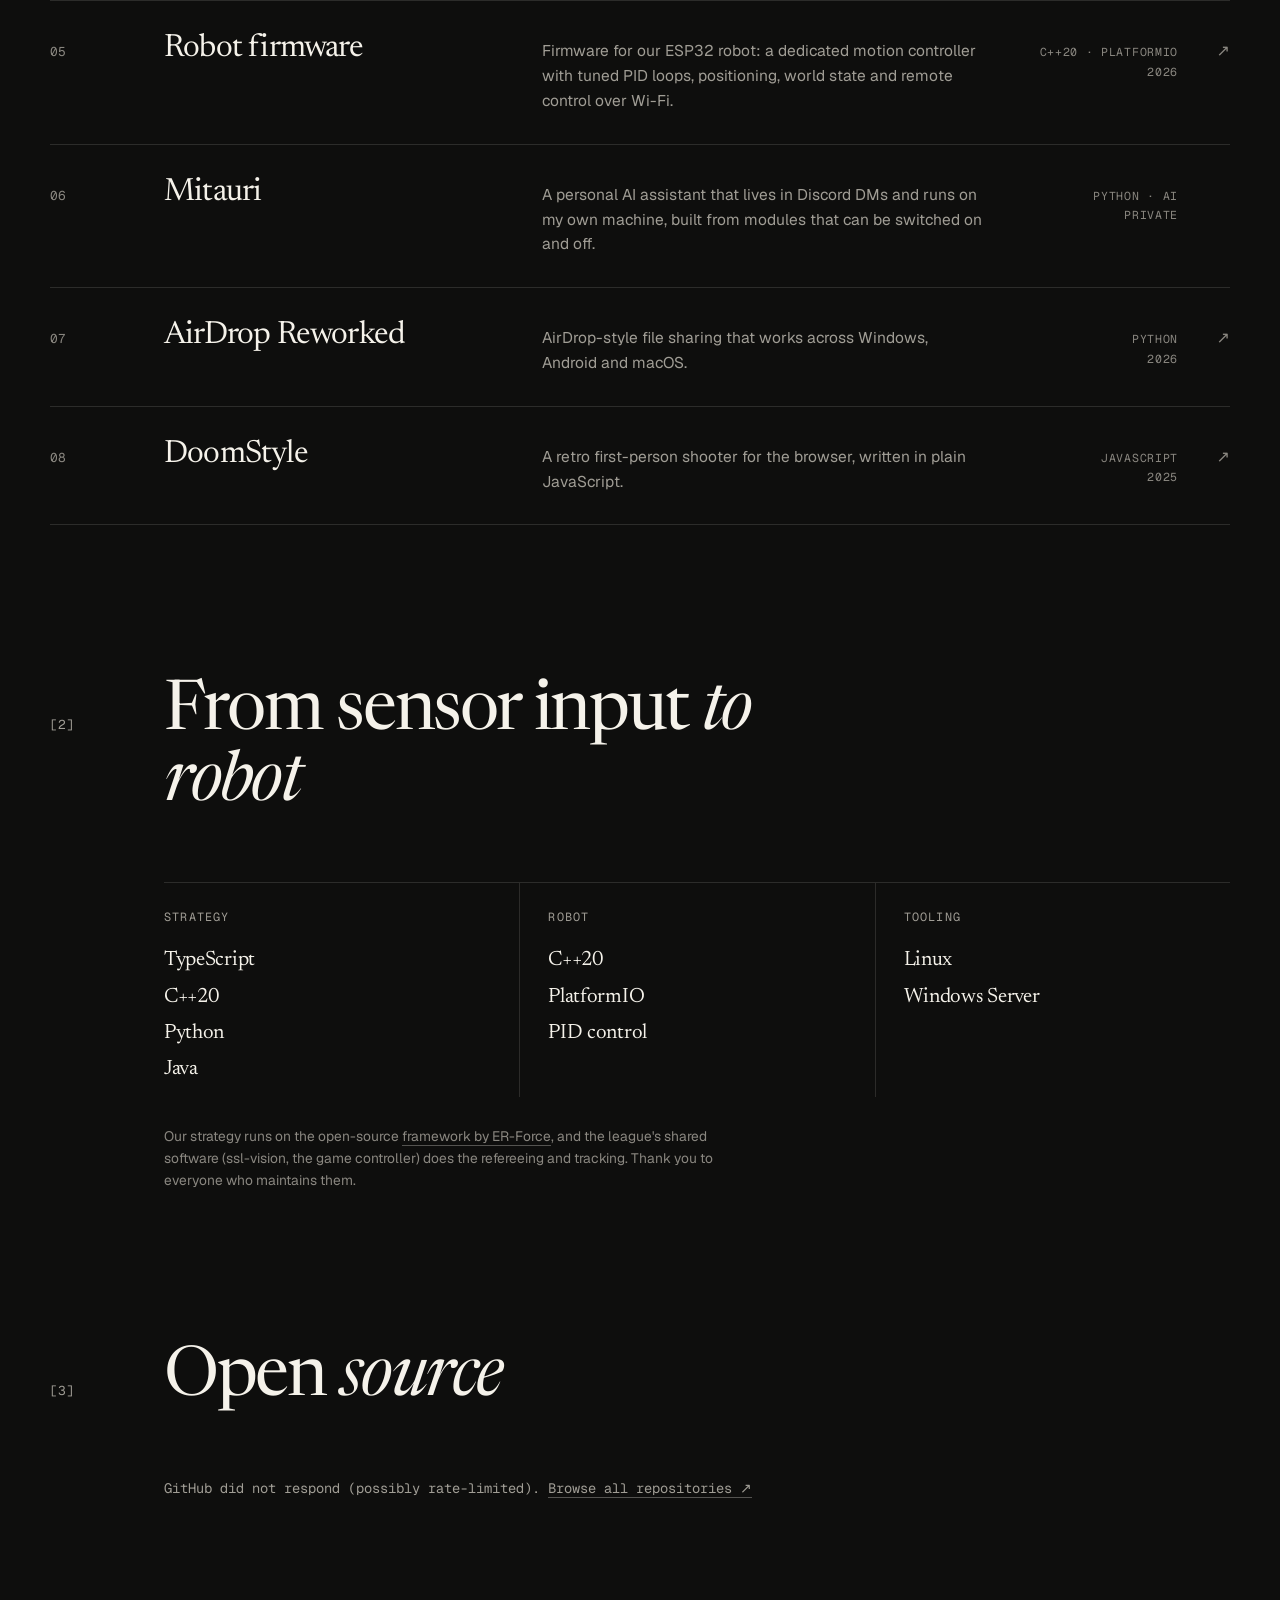
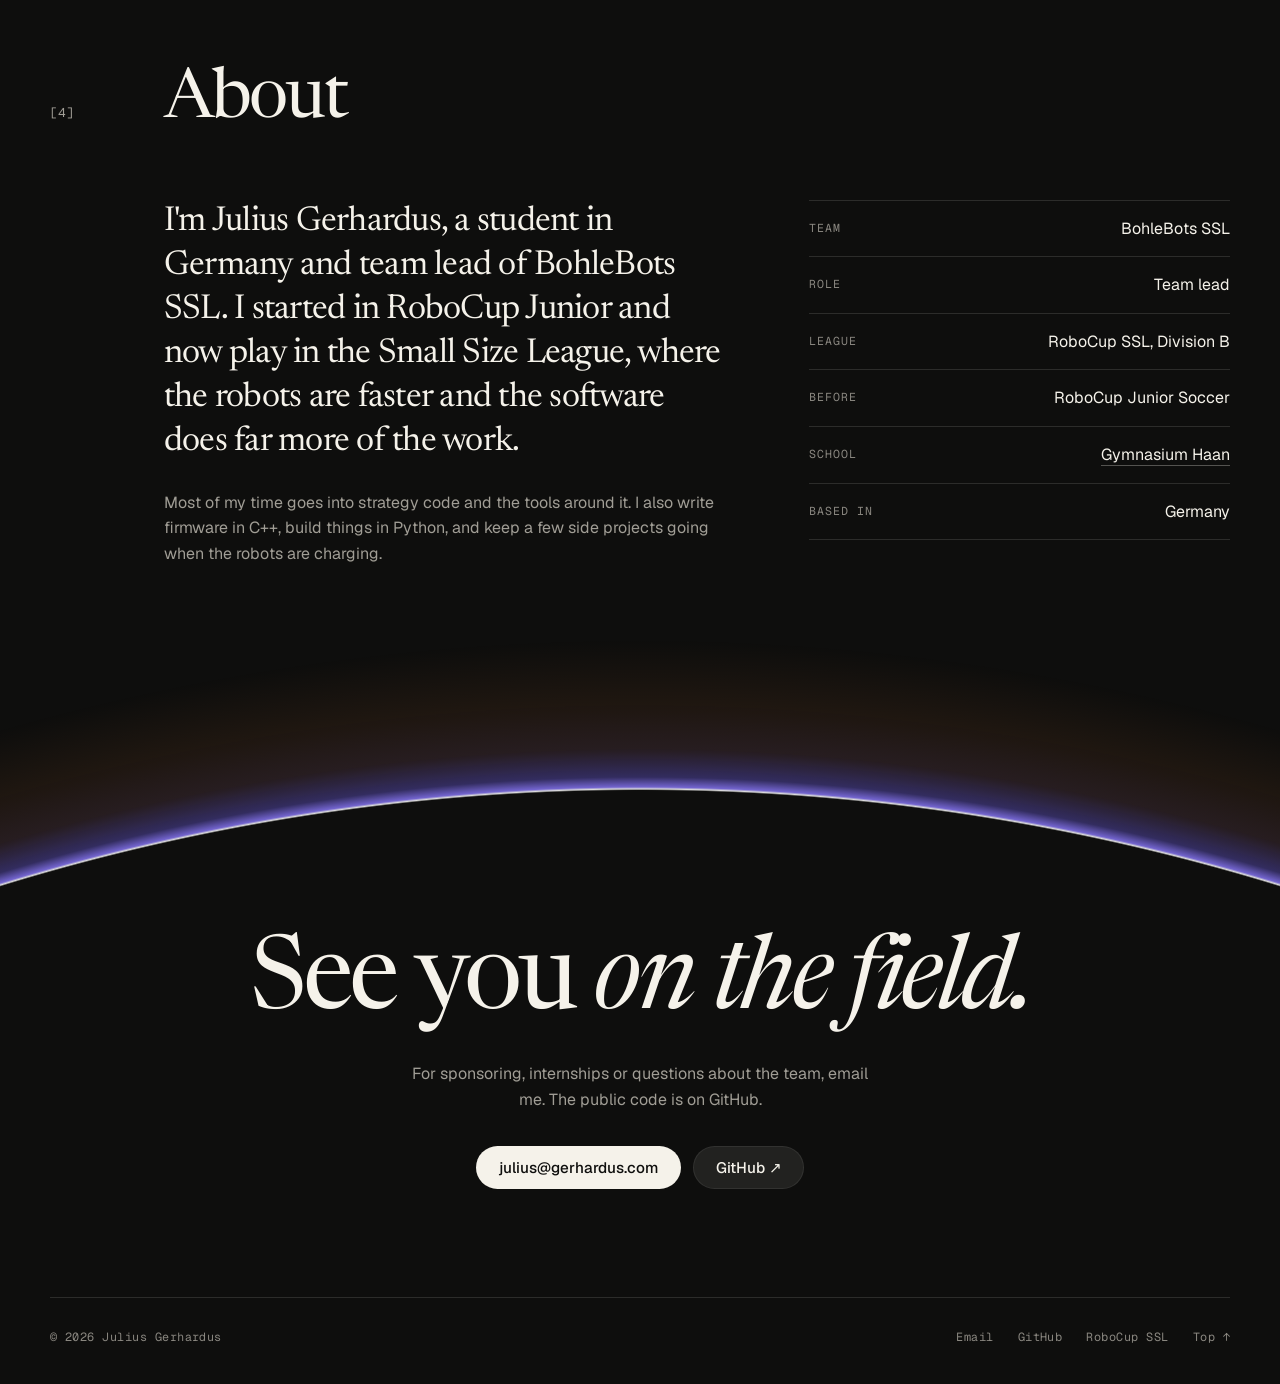
==== commit 051c97b6: "SEO for 'Julius Gerhardus', team lead role, contact email Richer title, description, Open Graph and " ====
--- a/index.html
+++ b/index.html
@@ -3,21 +3,54 @@
 <head>
     <meta charset="utf-8" />
     <meta name="viewport" content="width=device-width, initial-scale=1" />
-    <title>Julius Gerhardus | Software for robots</title>
-    <meta name="description" content="Julius Gerhardus writes strategy software and tooling for BohleBots, a RoboCup Small Size League team in Division B: TypeScript game strategy, Python tooling and C++ robot firmware." />
+    <title>Julius Gerhardus | Robotics software and team lead at BohleBots</title>
+    <meta name="description" content="Julius Gerhardus is a student from Germany and team lead of BohleBots, a RoboCup Small Size League team (Division B). He writes the robots' strategy software, tooling and C++ firmware." />
+    <meta name="author" content="Julius Gerhardus" />
     <link rel="canonical" href="https://snapbanane.github.io/" />
     <meta property="og:type" content="website" />
-    <meta property="og:title" content="Julius Gerhardus | Software for robots" />
-    <meta property="og:description" content="Strategy software, tooling and firmware for BohleBots in the RoboCup Small Size League, Division B." />
+    <meta property="og:title" content="Julius Gerhardus | Robotics software and team lead at BohleBots" />
+    <meta property="og:site_name" content="Julius Gerhardus" />
+    <meta property="og:locale" content="en_US" />
+    <meta property="profile:first_name" content="Julius" />
+    <meta property="profile:last_name" content="Gerhardus" />
+    <meta property="og:description" content="Team lead and strategy developer at BohleBots, RoboCup Small Size League Division B: strategy software, tooling and robot firmware." />
     <meta property="og:url" content="https://snapbanane.github.io/" />
     <script type="application/ld+json">
     {
       "@context": "https://schema.org",
-      "@type": "Person",
-      "name": "Julius Gerhardus",
-      "description": "Student robotics developer writing strategy software for BohleBots in the RoboCup Small Size League, Division B.",
-      "url": "https://snapbanane.github.io/",
-      "sameAs": ["https://github.com/SnapBanane"]
+      "@graph": [
+        {
+          "@type": "Person",
+          "@id": "https://snapbanane.github.io/#person",
+          "name": "Julius Gerhardus",
+          "givenName": "Julius",
+          "familyName": "Gerhardus",
+          "alternateName": "SnapBanane",
+          "url": "https://snapbanane.github.io/",
+          "image": "https://snapbanane.github.io/og-image.png",
+          "jobTitle": "Team lead, BohleBots SSL",
+          "description": "Student from Germany and team lead of BohleBots, a RoboCup Small Size League team (Division B), writing the robots' strategy software, tooling and firmware.",
+          "memberOf": { "@type": "SportsTeam", "name": "BohleBots", "sport": "RoboCup Small Size League" },
+          "affiliation": { "@type": "EducationalOrganization", "name": "Gymnasium Haan", "url": "https://gymhaan.de" },
+          "nationality": { "@type": "Country", "name": "Germany" },
+          "knowsAbout": ["Robotics", "RoboCup", "Robot soccer strategy", "TypeScript", "C++", "Python", "ESP32 firmware", "PID control", "Machine learning", "Team leadership"],
+          "sameAs": ["https://github.com/SnapBanane"]
+        },
+        {
+          "@type": "WebSite",
+          "@id": "https://snapbanane.github.io/#website",
+          "url": "https://snapbanane.github.io/",
+          "name": "Julius Gerhardus",
+          "inLanguage": "en",
+          "publisher": { "@id": "https://snapbanane.github.io/#person" }
+        },
+        {
+          "@type": "ProfilePage",
+          "url": "https://snapbanane.github.io/",
+          "name": "Julius Gerhardus",
+          "mainEntity": { "@id": "https://snapbanane.github.io/#person" }
+        }
+      ]
     }
     </script>
 
@@ -27,6 +60,7 @@
     <meta name="color-scheme" content="dark">
 
     <meta property="og:image" content="https://snapbanane.github.io/og-image.png" />
+    <meta name="twitter:card" content="summary_large_image" />
     <script>document.documentElement.classList.add('js')</script>
 
     <style>
@@ -223,6 +257,7 @@
         .closing h2 em { font-style: italic; }
         .closing p { color: var(--muted); margin: 26px auto 34px; max-width: 42ch; }
         .closing .pill { display: inline-block; font-size: .95rem; padding: 13px 22px; }
+        .closing .cta { display: flex; gap: 12px; justify-content: center; flex-wrap: wrap; }
 
         footer { display: flex; justify-content: space-between; flex-wrap: wrap; gap: 12px; padding: 30px 0 38px; border-top: 1px solid var(--line); font: 400 .74rem/1.5 var(--mono); letter-spacing: .04em; color: var(--faint); }
         footer nav { display: flex; gap: 24px; }
@@ -315,48 +350,55 @@
         <div class="work">
             <div class="row reveal">
                 <span class="n">01</span>
+                <h3>Team lead, BohleBots</h3>
+                <p>I lead our school's robotics team: planning the season, splitting the work between hardware and software, and keeping everyone on track for competition day.</p>
+                <span class="meta">Leadership<br>BohleBots SSL</span>
+                <span></span>
+            </div>
+            <div class="row reveal">
+                <span class="n">02</span>
                 <h3>SSL strategy</h3>
                 <p>Game strategy for BohleBots: interception, shooting to a point, defender cover, obstacle-aware ball approach, and passing on the way.</p>
                 <span class="meta">TypeScript<br>Team repo, private</span>
                 <span></span>
             </div>
             <div class="row reveal">
-                <span class="n">02</span>
+                <span class="n">03</span>
                 <h3>Pass prediction</h3>
                 <p>A gradient-boosted tree model that estimates whether a pass will succeed, trained on recorded league matches.</p>
                 <span class="meta">Python<br>Prototype</span>
                 <span></span>
             </div>
             <div class="row reveal">
-                <span class="n">03</span>
+                <span class="n">04</span>
                 <h3>Ra bridge</h3>
                 <p>Lets the strategy software drive our ESP32 robot over UDP with minimal delay. Speed scaling is calibrated against the vision camera, and the camera stands in for the light barrier the robot doesn't have.</p>
                 <span class="meta">Python<br>Standard library only</span>
                 <span></span>
             </div>
             <a class="row reveal" href="https://github.com/bohlebots-pompeii/MB_Circuit_2026" target="_blank" rel="noreferrer">
-                <span class="n">04</span>
+                <span class="n">05</span>
                 <h3>Robot firmware</h3>
                 <p>Firmware for our ESP32 robot: a dedicated motion controller with tuned PID loops, positioning, world state and remote control over Wi-Fi.</p>
                 <span class="meta">C++20 · PlatformIO<br>2026</span>
                 <span class="go" aria-hidden="true">↗</span>
             </a>
             <div class="row reveal">
-                <span class="n">05</span>
+                <span class="n">06</span>
                 <h3>Mitauri</h3>
                 <p>A personal AI assistant that lives in Discord DMs and runs on my own machine, built from modules that can be switched on and off.</p>
                 <span class="meta">Python · AI<br>Private</span>
                 <span></span>
             </div>
             <a class="row reveal" href="https://github.com/SnapBanane/AirDropReworked" target="_blank" rel="noreferrer">
-                <span class="n">06</span>
+                <span class="n">07</span>
                 <h3>AirDrop Reworked</h3>
                 <p>AirDrop-style file sharing that works across Windows, Android and macOS.</p>
                 <span class="meta">Python<br>2026</span>
                 <span class="go" aria-hidden="true">↗</span>
             </a>
             <a class="row reveal" href="https://github.com/SnapBanane/DoomStyle" target="_blank" rel="noreferrer">
-                <span class="n">07</span>
+                <span class="n">08</span>
                 <h3>DoomStyle</h3>
                 <p>A retro first-person shooter for the browser, written in plain JavaScript.</p>
                 <span class="meta">JavaScript<br>2025</span>
@@ -418,11 +460,12 @@
         </div>
         <div class="about">
             <div class="reveal">
-                <p class="lead">I'm a student in Germany and a developer on BohleBots SSL. I started in RoboCup Junior and now play in the Small Size League, where the robots are faster and the software does far more of the work.</p>
+                <p class="lead">I'm Julius Gerhardus, a student in Germany and team lead of BohleBots SSL. I started in RoboCup Junior and now play in the Small Size League, where the robots are faster and the software does far more of the work.</p>
                 <p class="body">Most of my time goes into strategy code and the tools around it. I also write firmware in C++, build things in Python, and keep a few side projects going when the robots are charging.</p>
             </div>
             <dl class="facts reveal" style="--i:1">
                 <div><dt>Team</dt><dd>BohleBots SSL</dd></div>
+                <div><dt>Role</dt><dd>Team lead</dd></div>
                 <div><dt>League</dt><dd>RoboCup SSL, Division B</dd></div>
                 <div><dt>Before</dt><dd>RoboCup Junior Soccer</dd></div>
                 <div><dt>School</dt><dd><a href="https://gymhaan.de" target="_blank" rel="noreferrer">Gymnasium Haan</a></dd></div>
@@ -433,14 +476,15 @@
 
     <div class="closing">
          <h2 class="reveal">See you <em>on the field.</em></h2>
-        <p class="reveal" style="--i:1">The public code is on GitHub, and that's the best place to reach me.</p>
-        <div class="reveal" style="--i:2"><a class="pill pill--light" href="https://github.com/SnapBanane" target="_blank" rel="noreferrer">github.com/SnapBanane ↗</a></div>
+        <p class="reveal" style="--i:1">For sponsoring, internships or questions about the team, email me. The public code is on GitHub.</p>
+        <div class="reveal cta" style="--i:2"><a class="pill pill--light js-mail" href="#about">julius [at] gerhardus.com</a> <a class="pill" href="https://github.com/SnapBanane" target="_blank" rel="noreferrer">GitHub ↗</a></div>
     </div>
 </main>
 
 <footer class="wrap">
     <span>© <span id="year"></span> Julius Gerhardus</span>
     <nav aria-label="Footer">
+        <a class="js-mail" href="#about">Email</a>
         <a href="https://github.com/SnapBanane" target="_blank" rel="noreferrer">GitHub</a>
         <a href="https://ssl.robocup.org" target="_blank" rel="noreferrer">RoboCup SSL</a>
         <a href="#top">Top ↑</a>
@@ -449,6 +493,7 @@
 
 <script>
 document.getElementById('year').textContent = new Date().getFullYear();
+document.querySelectorAll('.js-mail').forEach(a => { const m = ['julius', 'gerhardus.com'].join('@'); a.href = 'mailto:' + m; if (a.textContent.includes('[at]')) a.textContent = m; });
 
 /* ---------- Nav state ---------- */
 (() => {
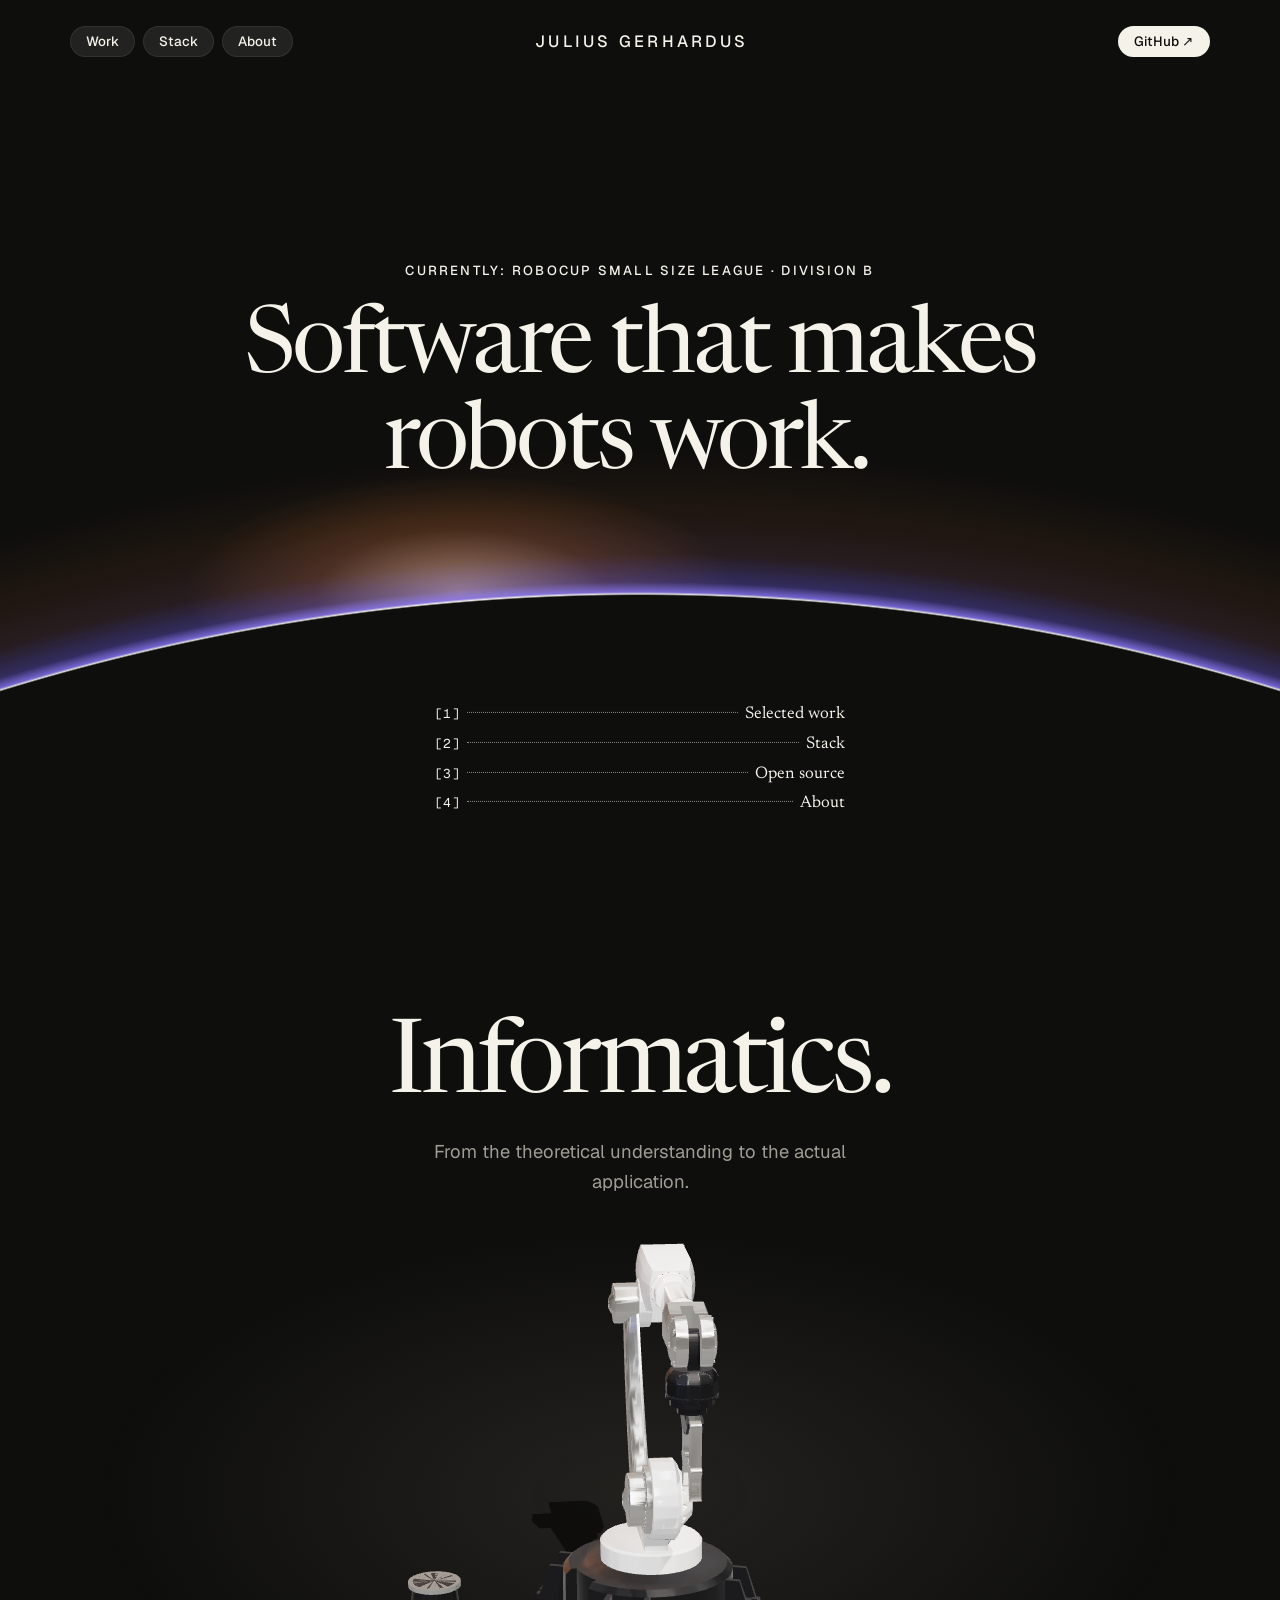
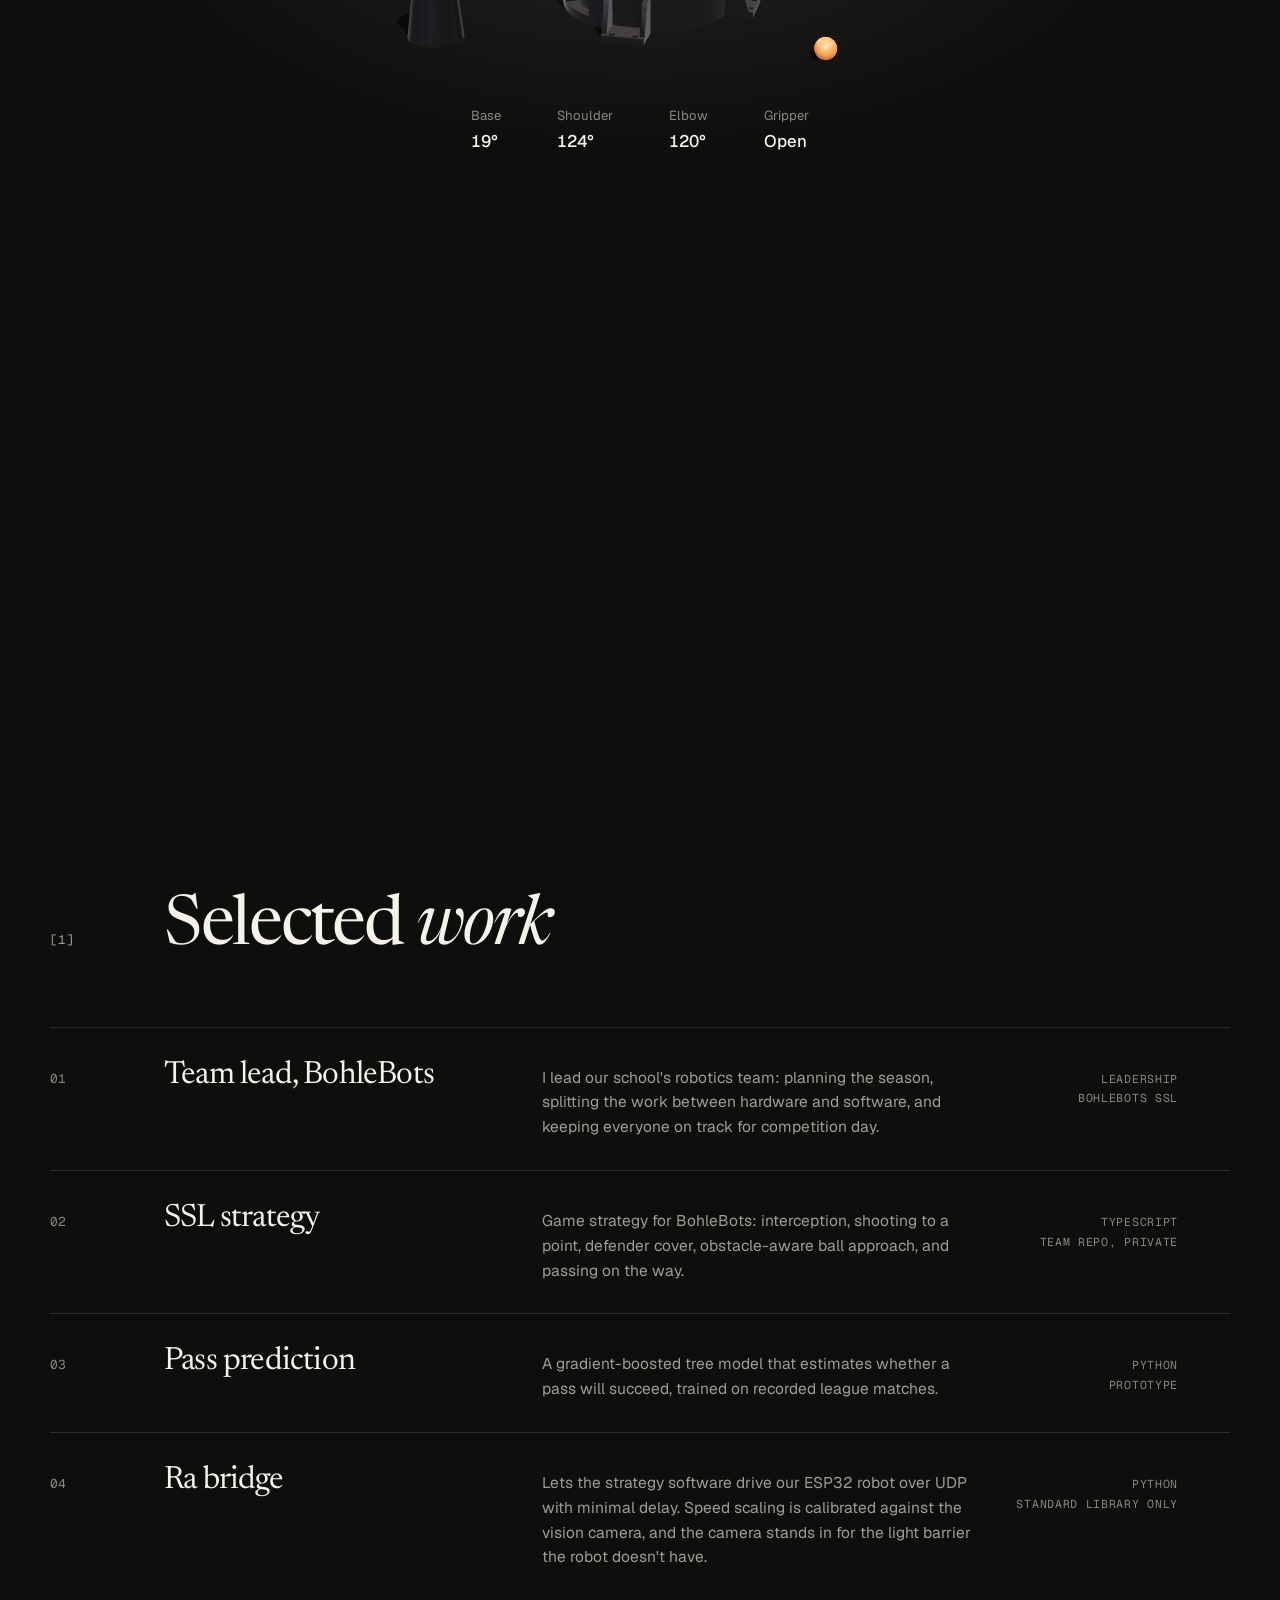
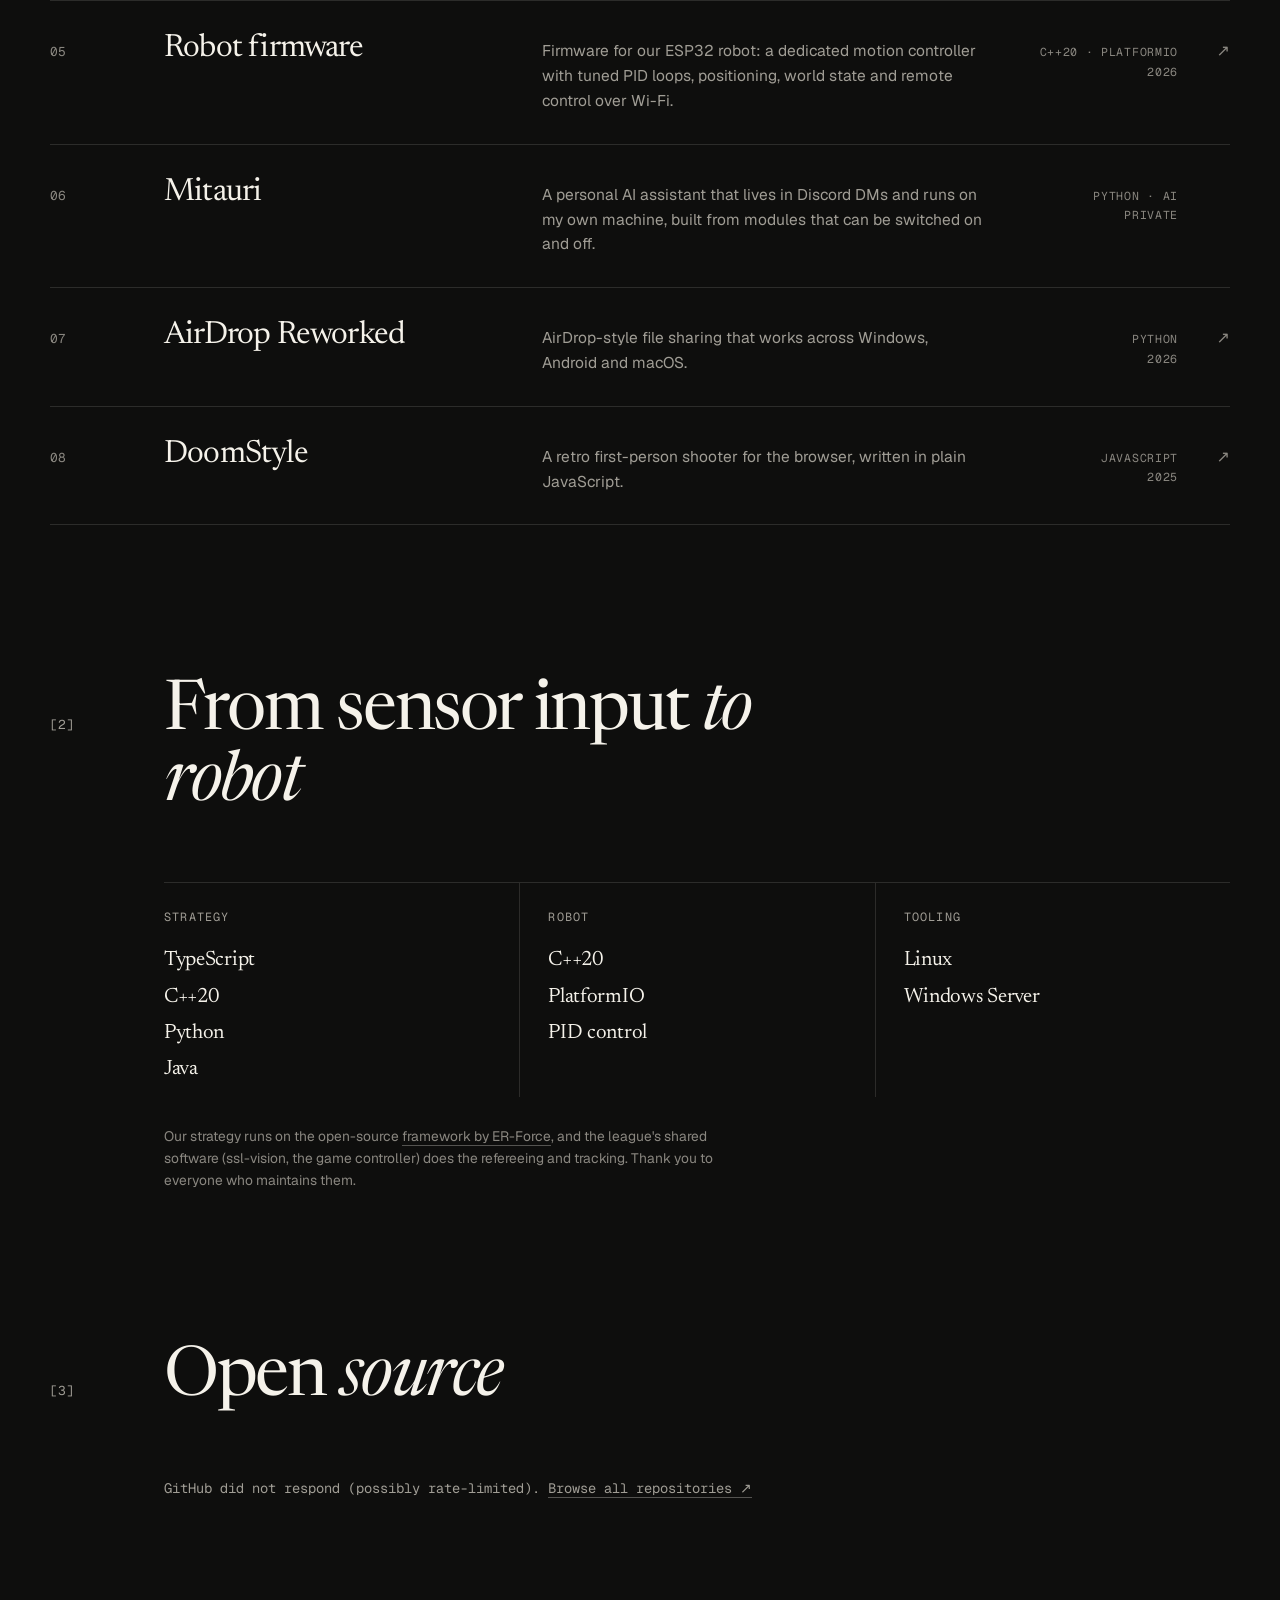
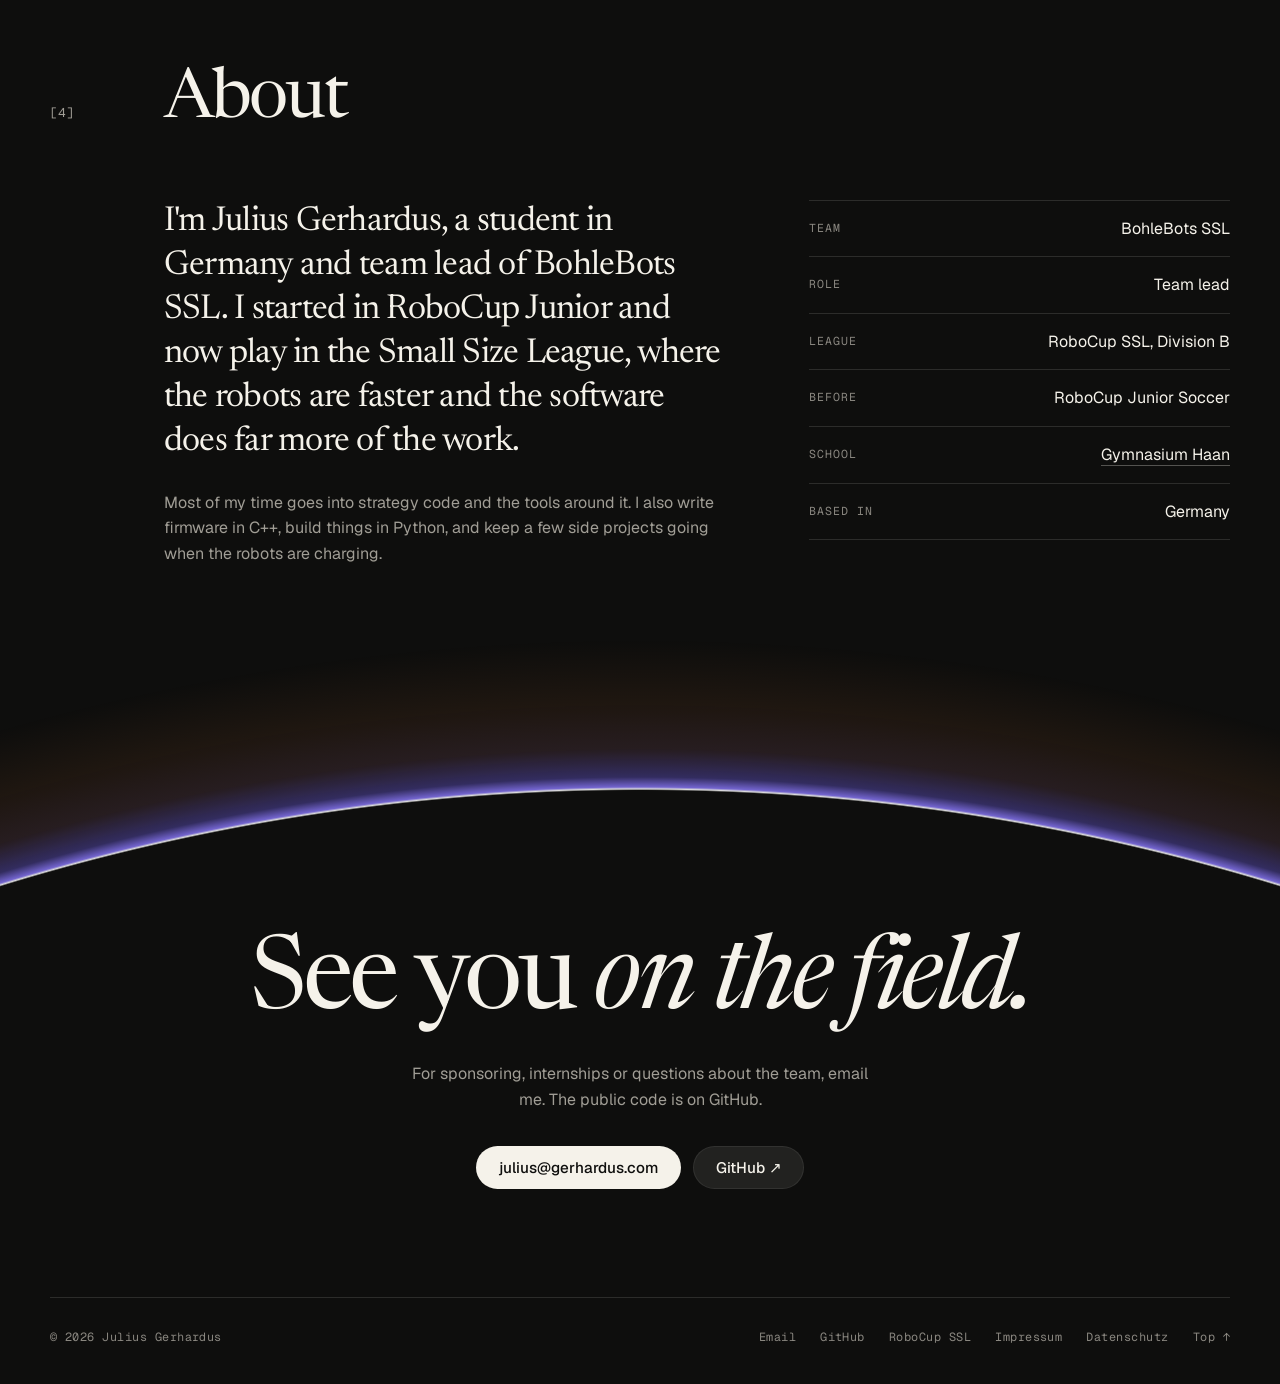
==== commit e2c2ca84: "Responsive fixes, legal pages, 404, split into assets/ - Fix phone layout: footer nav overflowed and" ====
--- a/index.html
+++ b/index.html
@@ -63,232 +63,7 @@
     <meta name="twitter:card" content="summary_large_image" />
     <script>document.documentElement.classList.add('js')</script>
 
-    <style>
-        /* fonts are served from this site, not from Google (no visitor data leaves for a font) */
-        @font-face { font-family: "Newsreader"; font-style: normal; font-weight: 400 500; font-display: swap; src: url(fonts/newsreader-normal-0.woff2) format("woff2"); }
-        @font-face { font-family: "Newsreader"; font-style: italic; font-weight: 400; font-display: swap; src: url(fonts/newsreader-italic-0.woff2) format("woff2"); }
-        @font-face { font-family: "Geist"; font-style: normal; font-weight: 400 500; font-display: swap; src: url(fonts/geist-normal-0.woff2) format("woff2"); }
-        @font-face { font-family: "Geist Mono"; font-style: normal; font-weight: 400 500; font-display: swap; src: url(fonts/geist-mono-normal-0.woff2) format("woff2"); }
-        :root {
-            --bg: #0e0e0d;
-            --text: #f5f2ea;
-            --muted: #a09d95;
-            --faint: #8a8780;
-            --line: rgba(245, 242, 234, 0.13);
-            --line-strong: rgba(245, 242, 234, 0.3);
-            --pill: #222220;
-            --pill-hover: #2e2e2b;
-            --ball: #ff8a3d;
-            --serif: "Newsreader", "Iowan Old Style", Georgia, serif;
-            --sans: "Geist", ui-sans-serif, system-ui, -apple-system, "Segoe UI", sans-serif;
-            --mono: "Geist Mono", ui-monospace, "SF Mono", Menlo, monospace;
-            --ease: cubic-bezier(0.22, 1, 0.36, 1);
-        }
-
-        *, *::before, *::after { box-sizing: border-box; }
-        html { scroll-behavior: smooth; -webkit-text-size-adjust: 100%; }
-        body {
-            margin: 0; background: var(--bg); color: var(--text);
-            font-family: var(--sans); font-size: 16px; line-height: 1.6;
-            -webkit-font-smoothing: antialiased; overflow-x: clip;
-        }
-        a { color: inherit; text-decoration: none; }
-        ::selection { background: var(--text); color: var(--bg); }
-        :focus-visible { outline: 1px solid var(--text); outline-offset: 4px; border-radius: 4px; }
-        .wrap { width: min(1180px, 100% - 48px); margin-inline: auto; }
-
-        /* ================= Entrance: letterbox bars that open as the light comes up ================= */
-        .bars::before, .bars::after { content: ""; position: fixed; left: 0; right: 0; height: 13vh; background: #000; z-index: 60; pointer-events: none; animation: barOut .8s var(--ease) .15s forwards; }
-        .bars::before { top: 0; transform-origin: 50% 0; }
-        .bars::after { bottom: 0; transform-origin: 50% 100%; }
-        @keyframes barOut { to { transform: scaleY(0); } }
-
-        /* ================= Nav ================= */
-        .nav {
-            position: fixed; inset: 0 0 auto 0; z-index: 40;
-            display: grid; grid-template-columns: 1fr auto 1fr; align-items: center;
-            padding: 26px clamp(20px, 5.5vw, 80px);
-            transition: background-color .4s, padding .4s var(--ease);
-            animation: fade .8s ease .4s both;
-        }
-        .nav.scrolled { padding-block: 14px; background: rgba(14,14,13,.72); -webkit-backdrop-filter: blur(14px); backdrop-filter: blur(14px); }
-        .nav-left, .nav-right { display: flex; gap: 8px; }
-        .nav-right { justify-content: flex-end; }
-        .pill {
-            font-size: .84rem; font-weight: 500; line-height: 1; padding: 8px 15px; border-radius: 999px;
-            background: var(--pill); border: 1px solid rgba(255,255,255,.07);
-            transition: background-color .3s, border-color .3s, transform .4s var(--ease);
-        }
-        .pill:hover { background: var(--pill-hover); border-color: rgba(255,255,255,.16); }
-        .pill--light { background: var(--text); color: var(--bg); border-color: transparent; }
-        .pill--light:hover { background: #fff; }
-        .closing .pill:hover { transform: translateY(-2px); }
-        .wordmark { font-weight: 500; font-size: 1.02rem; letter-spacing: .2em; text-transform: uppercase; padding-left: .2em; }
-
-
-        .hero {
-            position: relative; overflow: hidden;
-            height: 100vh; height: 100svh; min-height: 640px;
-            display: grid; grid-template-rows: 1fr auto; justify-items: center;
-            padding: 0 24px clamp(44px, 9vh, 96px);
-        }
-        .hero > * { position: relative; }
-        .hero-top { align-self: center; text-align: center; padding-top: 6vh; }
-        .dateline { font-size: .82rem; font-weight: 500; letter-spacing: .17em; text-transform: uppercase; animation: fade .8s ease .2s both; }
-        h1 {
-            font-family: var(--serif); font-weight: 400; letter-spacing: -.034em; line-height: 1.02;
-            font-size: clamp(2.7rem, 7.3vw, 6.4rem); margin: 22px 0 0; text-align: left; display: inline-block;
-        }
-        h1 .line { display: block; }
-        h1 .line:nth-child(2) { margin-left: 1.5em; }
-        h1 .line > span { display: inline-block; opacity: 0; transform: translateY(.28em); filter: blur(10px); animation: lineUp 1.1s var(--ease) forwards; }
-        h1 .line:nth-child(1) > span { animation-delay: .1s; }
-        h1 .line:nth-child(2) > span { animation-delay: .22s; }
-        @keyframes lineUp { to { opacity: 1; transform: none; filter: none; } }
-        @keyframes fade { from { opacity: 0; } }
-        @keyframes rise { from { opacity: 0; transform: translateY(14px); } }
-
-        /* dotted-leader index */
-        .index { list-style: none; margin: 0; padding: 0; width: min(410px, 100%); }
-        .index li { animation: rise .9s var(--ease) both; animation-delay: calc(.5s + var(--i) * 70ms); }
-        .leader { display: flex; align-items: baseline; gap: 7px; padding: 3px 0; font-family: var(--serif); font-size: 1.06rem; line-height: 1.4; }
-        .leader .n { font-family: var(--mono); font-size: .8rem; letter-spacing: .02em; }
-        .leader .dots { flex: 1; min-width: 24px; border-bottom: 1.5px dotted currentColor; opacity: .55; transform: translateY(-.3em); transition: opacity .3s; }
-        .leader .t { transition: transform .4s var(--ease), color .3s; }
-        a.leader:hover .dots { opacity: 1; }
-        a.leader:hover .t { color: var(--ball); transform: translateX(-4px); }
-
-
-        /* ================= Robot arm: pinned for one long beat, the scroll drives it, then the page moves on ================= */
-        .arm-scene { height: 160vh; height: 160svh; position: relative; }
-        .arm-stage { position: sticky; top: 0; height: 100vh; height: 100svh; overflow: hidden; display: grid; grid-template-rows: auto minmax(0, 1fr) auto; justify-items: center; padding: clamp(84px, 13vh, 130px) 20px clamp(24px, 5vh, 48px); }
-        .arm-caps { position: relative; width: min(760px, 100%); height: clamp(150px, 21vh, 200px); text-align: center; }
-        .arm-cap { position: absolute; inset: 0; will-change: opacity, transform, filter; }
-        .arm-cap h2 { font-family: var(--serif); font-weight: 400; font-size: clamp(3rem, 8vw, 6.4rem); line-height: 1; letter-spacing: -.04em; margin: 0; }
-        .arm-cap p { color: var(--muted); font-size: clamp(1rem, 1.5vw, 1.15rem); margin: 18px auto 0; max-width: 42ch; }
-        .arm-view { position: absolute; inset: 0; }                       /* full-bleed behind the captions */
-        .arm-caps, .arm-read { z-index: 1; }
-        .arm-read { grid-row: 3; }
-        .arm-view::before { content: ""; position: absolute; left: 50%; top: 66%; width: min(1100px, 120%); aspect-ratio: 2; transform: translate(-50%, -50%); background: radial-gradient(closest-side, rgba(255,236,214,.09), transparent); pointer-events: none; }
-        #arm3d { position: relative; display: block; width: 100%; height: 100%; opacity: 0; transition: opacity 1.2s ease; }
-        #arm3d.ready { opacity: 1; }
-        .arm-read { display: flex; gap: clamp(22px, 5vw, 56px); font-size: .82rem; color: var(--faint); }
-        .arm-read b { display: block; font-weight: 500; font-size: 1.05rem; color: var(--text); font-variant-numeric: tabular-nums; margin-top: 2px; }
-
-        /* ================= Sections ================= */
-        section { padding-top: clamp(110px, 17vh, 190px); }
-        .sec-head { display: grid; grid-template-columns: 90px 1fr; gap: 24px; align-items: baseline; margin-bottom: clamp(40px, 7vh, 72px); }
-        .sec-head .n { font-family: var(--mono); font-size: .8rem; color: var(--muted); }
-        .sec-head h2 { font-family: var(--serif); font-weight: 400; font-size: clamp(2.2rem, 5.4vw, 4.4rem); line-height: 1.02; letter-spacing: -.034em; margin: 0; max-width: 16ch; }
-        .sec-head h2 em { font-style: italic; }
-        .js .reveal { opacity: 0; transform: translateY(26px); transition: opacity 1s var(--ease), transform 1s var(--ease); transition-delay: calc(var(--i, 0) * 70ms); }
-        .reveal.in { opacity: 1; transform: none; }
-
-        /* work */
-        .work { border-top: 1px solid var(--line); }
-        .row { position: relative; display: grid; grid-template-columns: 90px minmax(0, 1fr) minmax(0, 1.25fr) 170px 28px; gap: 24px; align-items: baseline; padding: 30px 0; border-bottom: 1px solid var(--line); }
-        .row::after { content: ""; position: absolute; left: 0; bottom: -1px; width: 100%; height: 1px; background: var(--text); transform: scaleX(0); transform-origin: 0 50%; transition: transform .8s var(--ease); }
-        a.row:hover::after { transform: scaleX(1); }
-        .row .n { font-family: var(--mono); font-size: .8rem; color: var(--faint); }
-        .row h3 { font-family: var(--serif); font-weight: 400; font-size: clamp(1.5rem, 2.5vw, 2.05rem); line-height: 1.1; letter-spacing: -.025em; margin: 0; transition: transform .6s var(--ease); }
-        a.row:hover h3 { transform: translateX(10px); }
-        .row p { margin: 0; color: var(--muted); font-size: .97rem; }
-        .row .meta { font: 400 .72rem/1.7 var(--mono); letter-spacing: .06em; text-transform: uppercase; color: var(--faint); text-align: right; }
-        .row .go { color: var(--faint); text-align: right; transition: transform .5s var(--ease), color .3s; }
-        a.row:hover .go { color: var(--text); transform: translate(3px, -3px); }
-
-        /* stack */
-        .stack { display: grid; grid-template-columns: repeat(3, 1fr); gap: 0; border-top: 1px solid var(--line); margin-left: 114px; }
-        .stack > div { padding: 28px 28px 8px 0; }
-        .stack > div + div { padding-left: 28px; border-left: 1px solid var(--line); }
-        .stack h3 { font: 400 .74rem/1 var(--mono); letter-spacing: .1em; text-transform: uppercase; color: var(--muted); margin: 0 0 20px; }
-        .stack ul { list-style: none; margin: 0; padding: 0; font-family: var(--serif); font-size: 1.3rem; line-height: 1.75; letter-spacing: -.015em; }
-        .stack li small { font-family: var(--sans); font-size: .8rem; color: var(--faint); letter-spacing: 0; margin-left: 8px; }
-        .credit { margin: 28px 0 0 114px; color: var(--faint); font-size: .86rem; max-width: 62ch; }
-        .credit a { border-bottom: 1px solid var(--line-strong); }
-        .credit a:hover { color: var(--text); }
-
-        /* repos (leader list) */
-        .repo-list { list-style: none; margin: 0 0 0 114px; padding: 0; max-width: 760px; }
-        .repo-list .leader { font-size: clamp(1.15rem, 2vw, 1.5rem); padding: 9px 0; }
-        .repo-list .leader .t { font: 400 .74rem/1 var(--mono); letter-spacing: .06em; text-transform: uppercase; color: var(--muted); }
-        .repo-list .leader .name { transition: transform .5s var(--ease); }
-        .repo-list a.leader:hover .name { transform: translateX(8px); }
-        .repo-list a.leader:hover .t { transform: none; color: var(--text); }
-        .status { margin-left: 114px; font: 400 .86rem/1.6 var(--mono); color: var(--muted); }
-        .status a { border-bottom: 1px solid var(--line-strong); }
-
-        /* about */
-        .about { display: grid; grid-template-columns: minmax(0, 1.35fr) minmax(0, 1fr); gap: clamp(32px, 6vw, 90px); margin-left: 114px; align-items: start; }
-        .about .lead { font-family: var(--serif); font-size: clamp(1.45rem, 2.7vw, 2.15rem); line-height: 1.28; letter-spacing: -.022em; margin: 0; }
-        .about .body { color: var(--muted); margin: 26px 0 0; max-width: 54ch; }
-        .facts { margin: 0; }
-        .facts div { display: flex; justify-content: space-between; gap: 20px; padding: 15px 0; border-bottom: 1px solid var(--line); }
-        .facts div:first-child { border-top: 1px solid var(--line); }
-        .facts dt { font: 400 .72rem/2 var(--mono); letter-spacing: .09em; text-transform: uppercase; color: var(--faint); }
-        .facts dd { margin: 0; text-align: right; }
-        .facts a { border-bottom: 1px solid var(--line-strong); }
-
-        /* closing */
-        .closing { position: relative; margin-top: clamp(40px, 8vh, 90px); padding: calc(150px + clamp(90px, 16vh, 170px)) 24px clamp(70px, 12vh, 130px); text-align: center; overflow: hidden; }
-        .closing { --top: 150px; }
-        .closing::before, .hero::before {
-            content: ""; position: absolute; inset: 0; pointer-events: none;
-            --r: 170vmax;
-            background: radial-gradient(circle var(--r) at 50% calc(var(--top) + var(--r)),
-                var(--bg) calc(100% - 1.5px),
-                rgba(255,255,255,.85) 100%,
-                rgba(140,122,255,.8) calc(100% + 2px),
-                rgba(122,104,255,.34) calc(100% + 12px),
-                rgba(190,120,150,.14) calc(100% + 40px),
-                rgba(255,138,61,.07) calc(100% + 85px),
-                rgba(255,138,61,0) calc(100% + 150px)),
-                radial-gradient(ellipse 30vmax 13vmax at var(--sun, 50%) var(--top), rgba(255,206,160,var(--glow, 0)), rgba(255,138,61,calc(var(--glow, 0) * .3)) 38%, transparent 72%);
-        }
-        /* the hero's arc rises once as the page opens; the light sits behind the horizon */
-        .hero { --top: 66vh; --top: 66svh; --sun: 36%; --glow: .6; }
-        @property --sun { syntax: "<percentage>"; inherits: true; initial-value: 50%; }
-        @property --glow { syntax: "<number>"; inherits: true; initial-value: 0; }
-        .hero::before { animation: dawn 2.2s var(--ease) both, orbit 30s ease-in-out 2.2s infinite alternate; }
-        @keyframes dawn { from { opacity: 0; transform: translateY(80px); --sun: 118%; --glow: 0; } }
-        @keyframes orbit { to { --sun: 50%; } }
-        .closing > * { position: relative; }
-        .closing h2 { font-family: var(--serif); font-weight: 400; font-size: clamp(2.6rem, 8vw, 6.6rem); line-height: 1; letter-spacing: -.036em; margin: 0; }
-        .closing h2 em { font-style: italic; }
-        .closing p { color: var(--muted); margin: 26px auto 34px; max-width: 42ch; }
-        .closing .pill { display: inline-block; font-size: .95rem; padding: 13px 22px; }
-        .closing .cta { display: flex; gap: 12px; justify-content: center; flex-wrap: wrap; }
-
-        footer { display: flex; justify-content: space-between; flex-wrap: wrap; gap: 12px; padding: 30px 0 38px; border-top: 1px solid var(--line); font: 400 .74rem/1.5 var(--mono); letter-spacing: .04em; color: var(--faint); }
-        footer nav { display: flex; gap: 24px; }
-        footer a { transition: color .3s; }
-        footer a:hover { color: var(--text); }
-
-        /* ================= Responsive ================= */
-        @media (max-width: 900px) {
-            .sec-head { grid-template-columns: 1fr; gap: 14px; }
-            .stack, .credit, .repo-list, .status, .about { margin-left: 0; }
-            .about { grid-template-columns: 1fr; }
-            .row { grid-template-columns: 34px minmax(0, 1fr) 24px; gap: 8px 14px; padding: 24px 0; }
-            .row p, .row .meta { grid-column: 2 / 3; text-align: left; }
-            .row .go { grid-row: 1; grid-column: 3; }
-        }
-        @media (max-width: 640px) {
-            .wrap { width: calc(100% - 40px); }
-            .nav { grid-template-columns: auto 1fr; padding-inline: 20px; }
-            .nav-left { display: none; }
-            .wordmark { font-size: .92rem; }
-            h1 .line:nth-child(2) { margin-left: .7em; }
-            .stack { grid-template-columns: 1fr; }
-            .stack > div + div { padding-left: 0; border-left: 0; border-top: 1px solid var(--line); }
-            .stack > div { padding-bottom: 22px; }
-            .dateline { font-size: .7rem; letter-spacing: .13em; }
-        }
-        @media (prefers-reduced-motion: reduce) {
-            *, *::before, *::after { animation-duration: .001s !important; animation-delay: 0s !important; animation-iteration-count: 1 !important; transition-duration: .001s !important; transition-delay: 0s !important; }
-            html { scroll-behavior: auto; }
-        }
-    </style>
+    <link rel="stylesheet" href="assets/css/main.css">
 </head>
 <body>
 
@@ -487,223 +262,14 @@
         <a class="js-mail" href="#about">Email</a>
         <a href="https://github.com/SnapBanane" target="_blank" rel="noreferrer">GitHub</a>
         <a href="https://ssl.robocup.org" target="_blank" rel="noreferrer">RoboCup SSL</a>
+        <a href="impressum.html">Impressum</a>
+        <a href="datenschutz.html">Datenschutz</a>
         <a href="#top">Top ↑</a>
     </nav>
 </footer>
 
-<script>
-document.getElementById('year').textContent = new Date().getFullYear();
-document.querySelectorAll('.js-mail').forEach(a => { const m = ['julius', 'gerhardus.com'].join('@'); a.href = 'mailto:' + m; if (a.textContent.includes('[at]')) a.textContent = m; });
-
-/* ---------- Nav state ---------- */
-(() => {
-    const nav = document.getElementById('nav');
-    const set = () => nav.classList.toggle('scrolled', scrollY > 40);
-    addEventListener('scroll', set, { passive: true }); set();
-})();
-
-/* ---------- Reveal on scroll ---------- */
-const io = 'IntersectionObserver' in window
-    ? new IntersectionObserver(es => { for (const e of es) if (e.isIntersecting) { e.target.classList.add('in'); io.unobserve(e.target); } }, { threshold: 0.15, rootMargin: '0px 0px -5% 0px' })
-    : null;
-const reveal = el => io ? io.observe(el) : el.classList.add('in');
-document.querySelectorAll('.reveal').forEach(reveal);
-
-/* ---------- Open source list (live from GitHub) ---------- */
-(() => {
-    const list = document.getElementById('repoList'), status = document.getElementById('repoStatus');
-    const hidden = new Set(['snapbanane', 'snapbanane.github.io', 'doomstyle', 'airdropreworked']);
-    const el = (tag, cls, text) => { const n = document.createElement(tag); if (cls) n.className = cls; if (text != null) n.textContent = text; return n; };
-    fetch('https://api.github.com/users/snapbanane/repos?sort=pushed&per_page=100')
-        .then(r => { if (!r.ok) throw new Error(r.status); return r.json(); })
-        .then(repos => {
-            const items = repos.filter(r => !r.fork && !hidden.has(r.name.toLowerCase()))
-                               .sort((a, b) => new Date(b.pushed_at) - new Date(a.pushed_at));
-            if (!items.length) { status.textContent = 'No other public repositories right now.'; return; }
-            status.remove();
-            items.forEach((r, i) => {
-                const li = el('li', 'reveal'); li.style.setProperty('--i', i);
-                const a = el('a', 'leader'); a.href = r.html_url; a.target = '_blank'; a.rel = 'noreferrer';
-                if (r.description) a.title = r.description;
-                a.append(el('span', 'name', r.name), el('span', 'dots'),
-                         el('span', 't', (r.language || 'Other') + ' · ' + new Date(r.pushed_at).getFullYear()));
-                li.appendChild(a); list.appendChild(li);
-            });
-            requestAnimationFrame(() => requestAnimationFrame(() => list.querySelectorAll('li').forEach(li => {
-                const b = li.getBoundingClientRect();
-                if (b.top < innerHeight && b.bottom > 0) li.classList.add('in'); else reveal(li);
-            })));
-        })
-        .catch(() => {
-            status.textContent = 'GitHub did not respond (possibly rate-limited). ';
-            const a = el('a', '', 'Browse all repositories ↗');
-            a.href = 'https://github.com/SnapBanane?tab=repositories'; a.target = '_blank'; a.rel = 'noreferrer';
-            status.appendChild(a);
-        });
-})();
-</script>
-<script type="importmap">{ "imports": { "three": "./vendor/three.module.min.js" } }</script>
-<script type="module">
-/* Robot arm in 3D: scroll -> damped progress -> keyframed gripper target -> yaw + two-link IK -> joint rotations.
-   Model: models/robot-arm.glb, converted from the STEP file; one node per part, all in world space (metres, y up, arm faces +z). */
-import * as THREE from 'three';
-import { toCreasedNormals } from './vendor/BufferGeometryUtils.js';
-import { RoomEnvironment } from './vendor/RoomEnvironment.js';
-
-const scene = document.getElementById('armScene'), canvas = document.getElementById('arm3d'), $ = id => document.getElementById(id);
-const caps = [...scene.querySelectorAll('.arm-cap')];
-const clamp = (v, a = 0, b = 1) => Math.min(b, Math.max(a, v)), deg = r => r * 180 / Math.PI, rad = d => d * Math.PI / 180;
-const ease = t => t < .5 ? 4 * t * t * t : 1 - Math.pow(-2 * t + 2, 3) / 2;
-
-// joint pivots measured from the model (y, z in metres), rotation axes: base about y, the rest about x
-const SH = [.0856, .0836], EL = [.2229, -.0257], WR = [.2496, .1541];
-const L1 = Math.hypot(EL[0] - SH[0], EL[1] - SH[1]), L2 = Math.hypot(WR[0] - EL[0], WR[1] - EL[1]);
-const PHI1 = Math.atan2(EL[0] - SH[0], EL[1] - SH[1]), PHI2 = Math.atan2(WR[0] - EL[0], WR[1] - EL[1]);
-// point between the finger teeth, measured from the wrist pivot: down, sideways (the gripper sits off the arm's centre plane), forward
-const GRIP = .1146, PX = .0161, PZ = .003, TEETH_GAP = .017;          // gap between the teeth in the model's rest pose
-const FLOOR = -.0345, BALL_R = .0095, STAND_H = .05;
-const BALL_Y = FLOOR + BALL_R, STAND_Y = FLOOR + STAND_H + BALL_R, PICK = 55, PLACE = -55, REACH = .2;
-// progress, base yaw (deg), reach (m), height (m), grip (0 open .. 1 closed)
-const K = [[0, 18, .17, .13, 0], [.18, PICK, REACH, BALL_Y + .06, 0], [.28, PICK, REACH, BALL_Y, 0], [.36, PICK, REACH, BALL_Y, 1],
-           [.5, 20, .17, .14, 1], [.64, PLACE, REACH, STAND_Y + .05, 1], [.76, PLACE, REACH, STAND_Y, 1], [.82, PLACE, REACH, STAND_Y, 0], [1, -22, .16, .14, 0]];
-
-async function loadParts(url) {                                        // tiny GLB reader: this file only has positions + indices
-    const buf = await (await fetch(url)).arrayBuffer(), dv = new DataView(buf);
-    const jlen = dv.getUint32(12, true), gl = JSON.parse(new TextDecoder().decode(new Uint8Array(buf, 20, jlen))), bin = 20 + jlen + 8;
-    const read = (a, T) => { const acc = gl.accessors[a], v = gl.bufferViews[acc.bufferView]; return new T(buf.slice(bin + v.byteOffset, bin + v.byteOffset + v.byteLength)); };
-    return gl.meshes.map(m => {
-        const p = m.primitives[0], g = new THREE.BufferGeometry();
-        g.setAttribute('position', new THREE.BufferAttribute(read(p.attributes.POSITION, Float32Array), 3));
-        g.setIndex(new THREE.BufferAttribute(read(p.indices, Uint32Array), 1));
-        return toCreasedNormals(g, rad(32));
-    });
-}
-
-function solve(r, y) {                                                 // planar two-link IK, elbow up
-    const wz = r - PZ, wy = y + GRIP, dz = wz - SH[1], dy = wy - SH[0];
-    const d = clamp(Math.hypot(dz, dy), Math.abs(L1 - L2) + 1e-4, L1 + L2 - 1e-4), a = Math.atan2(dy, dz);
-    const b = Math.acos(clamp((L1 * L1 + d * d - L2 * L2) / (2 * L1 * d), -1, 1));
-    let best;
-    for (const A1 of [a + b, a - b]) {
-        const ey = SH[0] + L1 * Math.sin(A1), ez = SH[1] + L1 * Math.cos(A1);
-        if (!best || ey > best.ey) best = { A1, ey, A2: Math.atan2(wy - ey, wz - ez) };
-    }
-    const s = PHI1 - best.A1, e = PHI2 - best.A2 - s;                 // rotation.x turns a direction angle by -theta
-    return { s, e, w: -(s + e), A1: best.A1, A2: best.A2 };
-}
-
-try {
-    const renderer = new THREE.WebGLRenderer({ canvas, antialias: true, alpha: true, powerPreference: 'high-performance' });
-    renderer.setPixelRatio(Math.min(devicePixelRatio || 1, 2));
-    renderer.outputColorSpace = THREE.SRGBColorSpace;
-    renderer.toneMapping = THREE.ACESFilmicToneMapping; renderer.toneMappingExposure = 1.2;
-    renderer.shadowMap.enabled = true; renderer.shadowMap.type = THREE.PCFSoftShadowMap;
-
-    const world = new THREE.Scene();
-    const pmrem = new THREE.PMREMGenerator(renderer);
-    world.environment = pmrem.fromScene(new RoomEnvironment(), .04).texture; world.environmentIntensity = .55;
-    const key = new THREE.DirectionalLight(0xfff4e8, 2.6); key.position.set(.5, 1.1, .7); key.castShadow = true;
-    key.shadow.mapSize.set(2048, 2048); key.shadow.radius = 6; key.shadow.bias = -.0004; key.shadow.normalBias = .002;
-    Object.assign(key.shadow.camera, { left: -.45, right: .45, top: .45, bottom: -.45, near: .1, far: 3 });
-    const rim = new THREE.DirectionalLight(0xffb27a, 1.6); rim.position.set(-.8, .5, -.9);
-    const fill = new THREE.DirectionalLight(0x9fb4ff, .35); fill.position.set(-.6, .2, .8);
-    world.add(key, rim, fill);
-
-    const floor = new THREE.Mesh(new THREE.PlaneGeometry(3, 3), new THREE.ShadowMaterial({ opacity: .55 }));
-    floor.rotation.x = -Math.PI / 2; floor.position.y = FLOOR; floor.receiveShadow = true; world.add(floor);
-
-    const paint = new THREE.MeshPhysicalMaterial({ color: 0xf1efea, roughness: .32, clearcoat: 1, clearcoatRoughness: .06 });
-    const alu = new THREE.MeshPhysicalMaterial({ color: 0xc8c6c1, metalness: 1, roughness: .3 });
-    const graphite = new THREE.MeshPhysicalMaterial({ color: 0x1b1b1e, metalness: .55, roughness: .42, clearcoat: .4 });
-    const orange = new THREE.MeshPhysicalMaterial({ color: 0xff7a2a, roughness: .35, clearcoat: .8, clearcoatRoughness: .1 });
-    const MAT = [graphite, paint, alu, paint, alu, graphite, alu, alu, graphite];   // base, turret, upper arm, elbow, fork, gripper, fingers x2, wrist
-
-    // joint hierarchy; each group sits on its pivot, meshes are shifted back so world-space vertices line up
-    const at = (g, abs, parentAbs) => { g.position.set(abs[0] - parentAbs[0], abs[1] - parentAbs[1], abs[2] - parentAbs[2]); return g; };
-    const O = [0, 0, 0], pS = [0, SH[0], SH[1]], pE = [0, EL[0], EL[1]], pW = [0, WR[0], WR[1]];
-    const base = new THREE.Group(), yaw = new THREE.Group(), sh = at(new THREE.Group(), pS, O), el = at(new THREE.Group(), pE, pS), wr = at(new THREE.Group(), pW, pE);
-    base.add(yaw); yaw.add(sh); sh.add(el); el.add(wr); world.add(base);
-    const host = [base, yaw, sh, el, el, wr, wr, wr, wr], hostAbs = [O, O, pS, pE, pE, pW, pW, pW, pW];
-
-    const geos = await loadParts('models/robot-arm.glb');
-    const parts = geos.map((g, i) => {
-        const m = new THREE.Mesh(g, MAT[i]); m.castShadow = m.receiveShadow = true;
-        const o = hostAbs[i]; m.position.set(-o[0], -o[1], -o[2]); host[i].add(m); return m;
-    });
-    const fingerRest = [parts[6].position.z, parts[7].position.z];
-
-    const ball = new THREE.Mesh(new THREE.SphereGeometry(BALL_R, 48, 32), orange); ball.castShadow = true; world.add(ball);
-    const stand = new THREE.Mesh(new THREE.CylinderGeometry(.018, .024, STAND_H, 48), graphite);
-    const standCap = new THREE.Mesh(new THREE.CylinderGeometry(.022, .022, .004, 48), alu);
-    // where the pinch point lands for a base angle, reach and height (includes the gripper's sideways offset)
-    const polar = (deg_, r, y) => { const c = Math.cos(rad(deg_)), n = Math.sin(rad(deg_)); return new THREE.Vector3(PX * c + r * n, y, -PX * n + r * c); };
-    stand.position.copy(polar(PLACE, REACH, FLOOR + STAND_H / 2)); standCap.position.copy(polar(PLACE, REACH, FLOOR + STAND_H - .002));
-    stand.castShadow = stand.receiveShadow = standCap.castShadow = true; world.add(stand, standCap);
-    const pinch = new THREE.Object3D(); pinch.position.set(PX, -GRIP, PZ); wr.add(pinch);
-
-    const camera = new THREE.PerspectiveCamera(26, 1, .05, 10), look = new THREE.Vector3(0, .14, .03), lift = () => camera.aspect >= 1 ? .06 : 0       // aimed above the arm so it sits low, under the captions;
-    function size() {
-        const w = canvas.clientWidth, h = canvas.clientHeight; if (!w || !h) return;
-        renderer.setSize(w, h, false); camera.aspect = w / h;
-        const R = camera.aspect >= 1 ? .37 : .25;                       // landscape needs room for captions above and the readout below
-        const fit = R / Math.tan(rad(camera.fov / 2)) / Math.min(1, camera.aspect * .85);
-        camera.userData.dist = fit; camera.updateProjectionMatrix();
-    }
-
-    let target = 0, shown = 0, last = 0, running = false;
-    const tmp = new THREE.Vector3();
-    function pose(p) {
-        let i = 1; while (i < K.length - 1 && p > K[i][0]) i++;
-        const a = K[i - 1], b = K[i], t = ease(clamp((p - a[0]) / (b[0] - a[0]))), mix = j => a[j] + (b[j] - a[j]) * t;
-        const yawDeg = mix(1), r = mix(2), y = mix(3), grip = mix(4), ik = solve(r, y);
-        yaw.rotation.y = rad(yawDeg); sh.rotation.x = ik.s; el.rotation.x = ik.e; wr.rotation.x = ik.w;
-        const open = (2 * BALL_R - TEETH_GAP) / 2 + .005 * (1 - grip);  // closed: teeth just touch the ball; open: 5 mm of clearance each side
-        parts[6].position.z = fingerRest[0] + open; parts[7].position.z = fingerRest[1] - open;
-
-        world.updateMatrixWorld(true);
-        const held = p >= .36 && p < .82;
-        if (held) pinch.getWorldPosition(ball.position);
-        else ball.position.copy(p < .36 ? polar(PICK, REACH, BALL_Y) : polar(PLACE, REACH, STAND_Y));
-
-        // camera: a slow orbit and push-in across the scroll, like a turntable product shot
-        const az = rad(14 - 28 * p), el_ = rad(17 - 5 * Math.sin(p * Math.PI)), dist = camera.userData.dist * (1.05 - .1 * Math.sin(p * Math.PI));
-        camera.position.set(look.x + dist * Math.cos(el_) * Math.sin(az), look.y + dist * Math.sin(el_), look.z + dist * Math.cos(el_) * Math.cos(az));
-        camera.lookAt(look.x, look.y + lift(), look.z);
-        renderer.render(world, camera);
-
-        caps.forEach((c, k) => {
-            const mid = (k + .5) / caps.length, w = 1 / caps.length;
-            const v = clamp(1 - (Math.abs(p - mid) - w * .3) / (w * .2)), o = k === 0 && p < mid ? 1 : k === caps.length - 1 && p > mid ? 1 : v;   // one caption at a time
-            c.style.opacity = o.toFixed(3);
-            c.style.transform = `translateY(${((p - mid) * -60 * (o < 1 ? 1 : 0)).toFixed(1)}px)`;
-            c.style.filter = o > .98 ? 'none' : `blur(${((1 - o) * 8).toFixed(1)}px)`;
-        });
-        $('rBase').textContent = Math.round(yawDeg) + '°';
-        $('rShoulder').textContent = Math.round(deg(ik.A1)) + '°';
-        $('rElbow').textContent = Math.round(Math.abs(deg(ik.A2 - ik.A1))) + '°';
-        $('rGrip').textContent = grip > .5 ? 'Closed' : 'Open';
-    }
-
-    const measure = () => { target = clamp((scrollY - scene.offsetTop) / (scene.offsetHeight - innerHeight)); };
-    function frame(now) {
-        const dt = Math.min(.05, (now - last) / 1000 || .016); last = now;
-        shown += (target - shown) * (1 - Math.exp(-dt * 6));           // damped follow: wheel steps turn into one glide
-        if (Math.abs(target - shown) < 1e-4) shown = target;
-        pose(shown);
-        if (shown !== target) requestAnimationFrame(frame); else running = false;
-    }
-    const kick = () => { measure(); if (!running) { running = true; last = performance.now(); requestAnimationFrame(frame); } };
-    addEventListener('scroll', kick, { passive: true });
-    addEventListener('resize', () => { size(); pose(shown); });
-
-    size(); measure(); shown = target; pose(shown);
-    // self-check: the solved pose must put the fingertips where the keyframe asked
-    { const ik = solve(REACH, BALL_Y); yaw.rotation.y = rad(PICK); sh.rotation.x = ik.s; el.rotation.x = ik.e; wr.rotation.x = ik.w; world.updateMatrixWorld(true);
-      pinch.getWorldPosition(tmp); console.assert(tmp.distanceTo(polar(PICK, REACH, BALL_Y)) < .003, 'IK misses the ball by', tmp.distanceTo(polar(PICK, REACH, BALL_Y))); pose(shown); }
-    canvas.classList.add('ready');
-} catch (err) {
-    console.error('3D arm unavailable:', err);                          // captions and readout still work without the canvas
-}
-</script>
+<script src="assets/js/main.js" defer></script>
+<script type="importmap">{ "imports": { "three": "./assets/vendor/three.module.min.js" } }</script>
+<script type="module" src="assets/js/arm.js"></script>
 </body>
 </html>
--- a/assets/css/main.css
+++ b/assets/css/main.css
@@ -0,0 +1,258 @@
+/* fonts are served from this site, not from Google (no visitor data leaves for a font) */
+@font-face { font-family: "Newsreader"; font-style: normal; font-weight: 400 500; font-display: swap; src: url(../fonts/newsreader-normal-0.woff2) format("woff2"); }
+@font-face { font-family: "Newsreader"; font-style: italic; font-weight: 400; font-display: swap; src: url(../fonts/newsreader-italic-0.woff2) format("woff2"); }
+@font-face { font-family: "Geist"; font-style: normal; font-weight: 400 500; font-display: swap; src: url(../fonts/geist-normal-0.woff2) format("woff2"); }
+@font-face { font-family: "Geist Mono"; font-style: normal; font-weight: 400 500; font-display: swap; src: url(../fonts/geist-mono-normal-0.woff2) format("woff2"); }
+:root {
+    --bg: #0e0e0d;
+    --text: #f5f2ea;
+    --muted: #a09d95;
+    --faint: #8a8780;
+    --line: rgba(245, 242, 234, 0.13);
+    --line-strong: rgba(245, 242, 234, 0.3);
+    --pill: #222220;
+    --pill-hover: #2e2e2b;
+    --ball: #ff8a3d;
+    --serif: "Newsreader", "Iowan Old Style", Georgia, serif;
+    --sans: "Geist", ui-sans-serif, system-ui, -apple-system, "Segoe UI", sans-serif;
+    --mono: "Geist Mono", ui-monospace, "SF Mono", Menlo, monospace;
+    --ease: cubic-bezier(0.22, 1, 0.36, 1);
+}
+
+*, *::before, *::after { box-sizing: border-box; }
+html { scroll-behavior: smooth; -webkit-text-size-adjust: 100%; }
+body {
+    margin: 0; background: var(--bg); color: var(--text);
+    font-family: var(--sans); font-size: 16px; line-height: 1.6;
+    -webkit-font-smoothing: antialiased; overflow-x: clip;
+}
+a { color: inherit; text-decoration: none; }
+::selection { background: var(--text); color: var(--bg); }
+:focus-visible { outline: 1px solid var(--text); outline-offset: 4px; border-radius: 4px; }
+.wrap { width: min(1180px, 100% - 48px); margin-inline: auto; }
+
+/* ================= Entrance: letterbox bars that open as the light comes up ================= */
+.bars::before, .bars::after { content: ""; position: fixed; left: 0; right: 0; height: 13vh; background: #000; z-index: 60; pointer-events: none; animation: barOut .8s var(--ease) .15s forwards; }
+.bars::before { top: 0; transform-origin: 50% 0; }
+.bars::after { bottom: 0; transform-origin: 50% 100%; }
+@keyframes barOut { to { transform: scaleY(0); } }
+
+/* ================= Nav ================= */
+.nav {
+    position: fixed; inset: 0 0 auto 0; z-index: 40;
+    display: grid; grid-template-columns: 1fr auto 1fr; align-items: center;
+    padding: 26px clamp(20px, 5.5vw, 80px);
+    transition: background-color .4s, padding .4s var(--ease);
+    animation: fade .8s ease .4s both;
+}
+.nav.scrolled { padding-block: 14px; background: rgba(14,14,13,.72); -webkit-backdrop-filter: blur(14px); backdrop-filter: blur(14px); }
+.nav-left, .nav-right { display: flex; gap: 8px; }
+.nav-right { justify-content: flex-end; }
+.pill {
+    font-size: .84rem; font-weight: 500; line-height: 1; padding: 8px 15px; border-radius: 999px;
+    background: var(--pill); border: 1px solid rgba(255,255,255,.07);
+    transition: background-color .3s, border-color .3s, transform .4s var(--ease);
+}
+.pill:hover { background: var(--pill-hover); border-color: rgba(255,255,255,.16); }
+.pill--light { background: var(--text); color: var(--bg); border-color: transparent; }
+.pill--light:hover { background: #fff; }
+.closing .pill:hover { transform: translateY(-2px); }
+.wordmark { font-weight: 500; font-size: 1.02rem; letter-spacing: .2em; text-transform: uppercase; padding-left: .2em; }
+
+
+.hero {
+    position: relative; overflow: hidden;
+    height: 100vh; height: 100svh; min-height: 640px;
+    display: grid; grid-template-rows: 1fr auto; justify-items: center;
+    padding: 0 24px clamp(44px, 9vh, 96px);
+}
+.hero > * { position: relative; }
+.hero-top { align-self: center; text-align: center; padding-top: 6vh; }
+.dateline { font-size: .82rem; font-weight: 500; letter-spacing: .17em; text-transform: uppercase; animation: fade .8s ease .2s both; }
+h1 {
+    font-family: var(--serif); font-weight: 400; letter-spacing: -.034em; line-height: 1.02;
+    font-size: clamp(2.7rem, 7.3vw, 6.4rem); margin: 22px 0 0; text-align: left; display: inline-block;
+}
+h1 .line { display: block; }
+h1 .line:nth-child(2) { margin-left: 1.5em; }
+h1 .line > span { display: inline-block; opacity: 0; transform: translateY(.28em); filter: blur(10px); animation: lineUp 1.1s var(--ease) forwards; }
+h1 .line:nth-child(1) > span { animation-delay: .1s; }
+h1 .line:nth-child(2) > span { animation-delay: .22s; }
+@keyframes lineUp { to { opacity: 1; transform: none; filter: none; } }
+@keyframes fade { from { opacity: 0; } }
+@keyframes rise { from { opacity: 0; transform: translateY(14px); } }
+
+/* dotted-leader index */
+.index { list-style: none; margin: 0; padding: 0; width: min(410px, 100%); }
+.index li { animation: rise .9s var(--ease) both; animation-delay: calc(.5s + var(--i) * 70ms); }
+.leader { display: flex; align-items: baseline; gap: 7px; padding: 3px 0; font-family: var(--serif); font-size: 1.06rem; line-height: 1.4; }
+.leader .n { font-family: var(--mono); font-size: .8rem; letter-spacing: .02em; }
+.leader .dots { flex: 1; min-width: 24px; border-bottom: 1.5px dotted currentColor; opacity: .55; transform: translateY(-.3em); transition: opacity .3s; }
+.leader .t { transition: transform .4s var(--ease), color .3s; }
+a.leader:hover .dots { opacity: 1; }
+a.leader:hover .t { color: var(--ball); transform: translateX(-4px); }
+
+
+/* ================= Robot arm: pinned for one long beat, the scroll drives it, then the page moves on ================= */
+.arm-scene { height: 160vh; height: 160svh; position: relative; }
+.arm-stage { position: sticky; top: 0; height: 100vh; height: 100svh; overflow: hidden; display: grid; grid-template-rows: auto minmax(0, 1fr) auto; justify-items: center; padding: clamp(84px, 13vh, 130px) 20px clamp(24px, 5vh, 48px); }
+.arm-caps { position: relative; width: min(760px, 100%); height: clamp(150px, 21vh, 200px); text-align: center; }
+.arm-cap { position: absolute; inset: 0; will-change: opacity, transform, filter; }
+.arm-cap h2 { font-family: var(--serif); font-weight: 400; font-size: clamp(3rem, 8vw, 6.4rem); line-height: 1; letter-spacing: -.04em; margin: 0; }
+.arm-cap p { color: var(--muted); font-size: clamp(1rem, 1.5vw, 1.15rem); margin: 18px auto 0; max-width: 42ch; }
+.arm-view { position: absolute; inset: 0; }                       /* full-bleed behind the captions */
+.arm-caps, .arm-read { z-index: 1; }
+.arm-read { grid-row: 3; }
+.arm-view::before { content: ""; position: absolute; left: 50%; top: 66%; width: min(1100px, 120%); aspect-ratio: 2; transform: translate(-50%, -50%); background: radial-gradient(closest-side, rgba(255,236,214,.09), transparent); pointer-events: none; }
+#arm3d { position: relative; display: block; width: 100%; height: 100%; opacity: 0; transition: opacity 1.2s ease; }
+#arm3d.ready { opacity: 1; }
+.arm-read { display: flex; gap: clamp(22px, 5vw, 56px); font-size: .82rem; color: var(--faint); }
+.arm-read b { display: block; font-weight: 500; font-size: 1.05rem; color: var(--text); font-variant-numeric: tabular-nums; margin-top: 2px; }
+
+/* ================= Sections ================= */
+section { padding-top: clamp(110px, 17vh, 190px); }
+.sec-head { display: grid; grid-template-columns: 90px 1fr; gap: 24px; align-items: baseline; margin-bottom: clamp(40px, 7vh, 72px); }
+.sec-head .n { font-family: var(--mono); font-size: .8rem; color: var(--muted); }
+.sec-head h2 { font-family: var(--serif); font-weight: 400; font-size: clamp(2.2rem, 5.4vw, 4.4rem); line-height: 1.02; letter-spacing: -.034em; margin: 0; max-width: 16ch; }
+.sec-head h2 em { font-style: italic; }
+.js .reveal { opacity: 0; transform: translateY(26px); transition: opacity 1s var(--ease), transform 1s var(--ease); transition-delay: calc(var(--i, 0) * 70ms); }
+.reveal.in { opacity: 1; transform: none; }
+
+/* work */
+.work { border-top: 1px solid var(--line); }
+.row { position: relative; display: grid; grid-template-columns: 90px minmax(0, 1fr) minmax(0, 1.25fr) 170px 28px; gap: 24px; align-items: baseline; padding: 30px 0; border-bottom: 1px solid var(--line); }
+.row::after { content: ""; position: absolute; left: 0; bottom: -1px; width: 100%; height: 1px; background: var(--text); transform: scaleX(0); transform-origin: 0 50%; transition: transform .8s var(--ease); }
+a.row:hover::after { transform: scaleX(1); }
+.row .n { font-family: var(--mono); font-size: .8rem; color: var(--faint); }
+.row h3 { font-family: var(--serif); font-weight: 400; font-size: clamp(1.5rem, 2.5vw, 2.05rem); line-height: 1.1; letter-spacing: -.025em; margin: 0; transition: transform .6s var(--ease); }
+a.row:hover h3 { transform: translateX(10px); }
+.row p { margin: 0; color: var(--muted); font-size: .97rem; }
+.row .meta { font: 400 .72rem/1.7 var(--mono); letter-spacing: .06em; text-transform: uppercase; color: var(--faint); text-align: right; }
+.row .go { color: var(--faint); text-align: right; transition: transform .5s var(--ease), color .3s; }
+a.row:hover .go { color: var(--text); transform: translate(3px, -3px); }
+
+/* stack */
+.stack { display: grid; grid-template-columns: repeat(3, 1fr); gap: 0; border-top: 1px solid var(--line); margin-left: 114px; }
+.stack > div { padding: 28px 28px 8px 0; }
+.stack > div + div { padding-left: 28px; border-left: 1px solid var(--line); }
+.stack h3 { font: 400 .74rem/1 var(--mono); letter-spacing: .1em; text-transform: uppercase; color: var(--muted); margin: 0 0 20px; }
+.stack ul { list-style: none; margin: 0; padding: 0; font-family: var(--serif); font-size: 1.3rem; line-height: 1.75; letter-spacing: -.015em; }
+.stack li small { font-family: var(--sans); font-size: .8rem; color: var(--faint); letter-spacing: 0; margin-left: 8px; }
+.credit { margin: 28px 0 0 114px; color: var(--faint); font-size: .86rem; max-width: 62ch; }
+.credit a { border-bottom: 1px solid var(--line-strong); }
+.credit a:hover { color: var(--text); }
+
+/* repos (leader list) */
+.repo-list { list-style: none; margin: 0 0 0 114px; padding: 0; max-width: 760px; }
+.repo-list .leader { font-size: clamp(1.15rem, 2vw, 1.5rem); padding: 9px 0; }
+.repo-list .leader .t { font: 400 .74rem/1 var(--mono); letter-spacing: .06em; text-transform: uppercase; color: var(--muted); }
+.repo-list .leader .name { transition: transform .5s var(--ease); }
+.repo-list a.leader:hover .name { transform: translateX(8px); }
+.repo-list a.leader:hover .t { transform: none; color: var(--text); }
+.status { margin-left: 114px; font: 400 .86rem/1.6 var(--mono); color: var(--muted); }
+.status a { border-bottom: 1px solid var(--line-strong); }
+
+/* about */
+.about { display: grid; grid-template-columns: minmax(0, 1.35fr) minmax(0, 1fr); gap: clamp(32px, 6vw, 90px); margin-left: 114px; align-items: start; }
+.about .lead { font-family: var(--serif); font-size: clamp(1.45rem, 2.7vw, 2.15rem); line-height: 1.28; letter-spacing: -.022em; margin: 0; }
+.about .body { color: var(--muted); margin: 26px 0 0; max-width: 54ch; }
+.facts { margin: 0; }
+.facts div { display: flex; justify-content: space-between; gap: 20px; padding: 15px 0; border-bottom: 1px solid var(--line); }
+.facts div:first-child { border-top: 1px solid var(--line); }
+.facts dt { font: 400 .72rem/2 var(--mono); letter-spacing: .09em; text-transform: uppercase; color: var(--faint); }
+.facts dd { margin: 0; text-align: right; }
+.facts a { border-bottom: 1px solid var(--line-strong); }
+
+/* closing */
+.closing { position: relative; margin-top: clamp(40px, 8vh, 90px); padding: calc(150px + clamp(90px, 16vh, 170px)) 24px clamp(70px, 12vh, 130px); text-align: center; overflow: hidden; }
+.closing { --top: 150px; }
+.closing::before, .hero::before {
+    content: ""; position: absolute; inset: 0; pointer-events: none;
+    --r: 170vmax;
+    background: radial-gradient(circle var(--r) at 50% calc(var(--top) + var(--r)),
+        var(--bg) calc(100% - 1.5px),
+        rgba(255,255,255,.85) 100%,
+        rgba(140,122,255,.8) calc(100% + 2px),
+        rgba(122,104,255,.34) calc(100% + 12px),
+        rgba(190,120,150,.14) calc(100% + 40px),
+        rgba(255,138,61,.07) calc(100% + 85px),
+        rgba(255,138,61,0) calc(100% + 150px)),
+        radial-gradient(ellipse 30vmax 13vmax at var(--sun, 50%) var(--top), rgba(255,206,160,var(--glow, 0)), rgba(255,138,61,calc(var(--glow, 0) * .3)) 38%, transparent 72%);
+}
+/* the hero's arc rises once as the page opens; the light sits behind the horizon */
+.hero { --top: 66vh; --top: 66svh; --sun: 36%; --glow: .6; }
+@property --sun { syntax: "<percentage>"; inherits: true; initial-value: 50%; }
+@property --glow { syntax: "<number>"; inherits: true; initial-value: 0; }
+.hero::before { animation: dawn 2.2s var(--ease) both, orbit 30s ease-in-out 2.2s infinite alternate; }
+@keyframes dawn { from { opacity: 0; transform: translateY(80px); --sun: 118%; --glow: 0; } }
+@keyframes orbit { to { --sun: 50%; } }
+.closing > * { position: relative; }
+.closing h2 { font-family: var(--serif); font-weight: 400; font-size: clamp(2.6rem, 8vw, 6.6rem); line-height: 1; letter-spacing: -.036em; margin: 0; }
+.closing h2 em { font-style: italic; }
+.closing p { color: var(--muted); margin: 26px auto 34px; max-width: 42ch; }
+.closing .pill { display: inline-block; font-size: .95rem; padding: 13px 22px; }
+.closing .cta { display: flex; gap: 12px; justify-content: center; flex-wrap: wrap; }
+
+footer { display: flex; justify-content: space-between; flex-wrap: wrap; gap: 12px; padding: 30px 0 38px; border-top: 1px solid var(--line); font: 400 .74rem/1.5 var(--mono); letter-spacing: .04em; color: var(--faint); }
+footer nav { display: flex; flex-wrap: wrap; gap: 8px 24px; }
+footer a { transition: color .3s; }
+footer a:hover { color: var(--text); }
+
+/* ================= Legal pages (Impressum, Datenschutz) ================= */
+.legal { max-width: 72ch; padding: clamp(120px, 18vh, 170px) 0 clamp(70px, 10vh, 110px); }
+.legal h1 { display: block; font-size: clamp(2.4rem, 6vw, 4rem); margin: 0 0 clamp(28px, 5vh, 48px); }
+.legal h2 { font-family: var(--serif); font-weight: 400; font-size: clamp(1.4rem, 2.4vw, 1.75rem); letter-spacing: -.02em; line-height: 1.2; margin: 44px 0 12px; }
+.legal h3 { font-size: 1rem; font-weight: 500; margin: 26px 0 6px; }
+.legal p, .legal li { color: var(--muted); overflow-wrap: anywhere; }
+.legal strong { color: var(--text); font-weight: 500; }
+.legal address { font-style: normal; color: var(--text); }
+.legal a { border-bottom: 1px solid var(--line-strong); }
+.legal a:hover { color: var(--text); }
+.legal .stand { margin-top: 48px; font: 400 .8rem/1.6 var(--mono); color: var(--faint); }
+
+/* ================= Responsive ================= */
+@media (max-width: 900px) {
+    .sec-head { grid-template-columns: 1fr; gap: 14px; }
+    .stack, .credit, .repo-list, .status, .about { margin-left: 0; }
+    .about { grid-template-columns: 1fr; }
+    .row { grid-template-columns: 34px minmax(0, 1fr) 24px; gap: 8px 14px; padding: 24px 0; }
+    .row p, .row .meta { grid-column: 2 / 3; text-align: left; }
+    .row .go { grid-row: 1; grid-column: 3; }
+}
+/* below ~760px the section pills crowd the wordmark; the hero index takes over as section nav */
+@media (max-width: 760px) {
+    .nav { grid-template-columns: auto 1fr; }
+    .nav-left { display: none; }
+}
+@media (max-width: 640px) {
+    .wrap { width: calc(100% - 40px); }
+    .nav { padding-inline: 20px; }
+    h1 { font-size: clamp(2.1rem, 9.6vw, 2.7rem); }
+    .closing { --top: 110px; padding-top: calc(110px + 80px); }
+    footer { flex-direction: column; }
+    .wordmark { font-size: .92rem; }
+    h1 .line:nth-child(2) { margin-left: .7em; }
+    .stack { grid-template-columns: 1fr; }
+    .stack > div + div { padding-left: 0; border-left: 0; border-top: 1px solid var(--line); }
+    .stack > div { padding-bottom: 22px; }
+    .dateline { font-size: .7rem; letter-spacing: .13em; }
+}
+/* phones held sideways: little height, so shrink the captions and give the arm the room */
+@media (max-height: 520px) and (orientation: landscape) {
+    .nav, .nav.scrolled { padding-block: 10px; }
+    .arm-stage { padding-top: 58px; padding-bottom: 12px; }
+    .arm-caps { height: 84px; }
+    .arm-cap h2 { font-size: clamp(1.8rem, 6vh + 1rem, 2.6rem); }
+    .arm-cap p { margin-top: 6px; font-size: .9rem; }
+    .arm-read { font-size: .72rem; }
+    .arm-read b { font-size: .9rem; }
+}
+/* touch screens: a tap must not leave hover motion stuck on */
+@media (hover: none) {
+    a.row:hover h3, a.row:hover .go, a.leader:hover .t, .repo-list a.leader:hover .name, .closing .pill:hover { transform: none; }
+    a.row:hover::after { transform: scaleX(0); }
+}
+@media (prefers-reduced-motion: reduce) {
+    *, *::before, *::after { animation-duration: .001s !important; animation-delay: 0s !important; animation-iteration-count: 1 !important; transition-duration: .001s !important; transition-delay: 0s !important; }
+    html { scroll-behavior: auto; }
+}
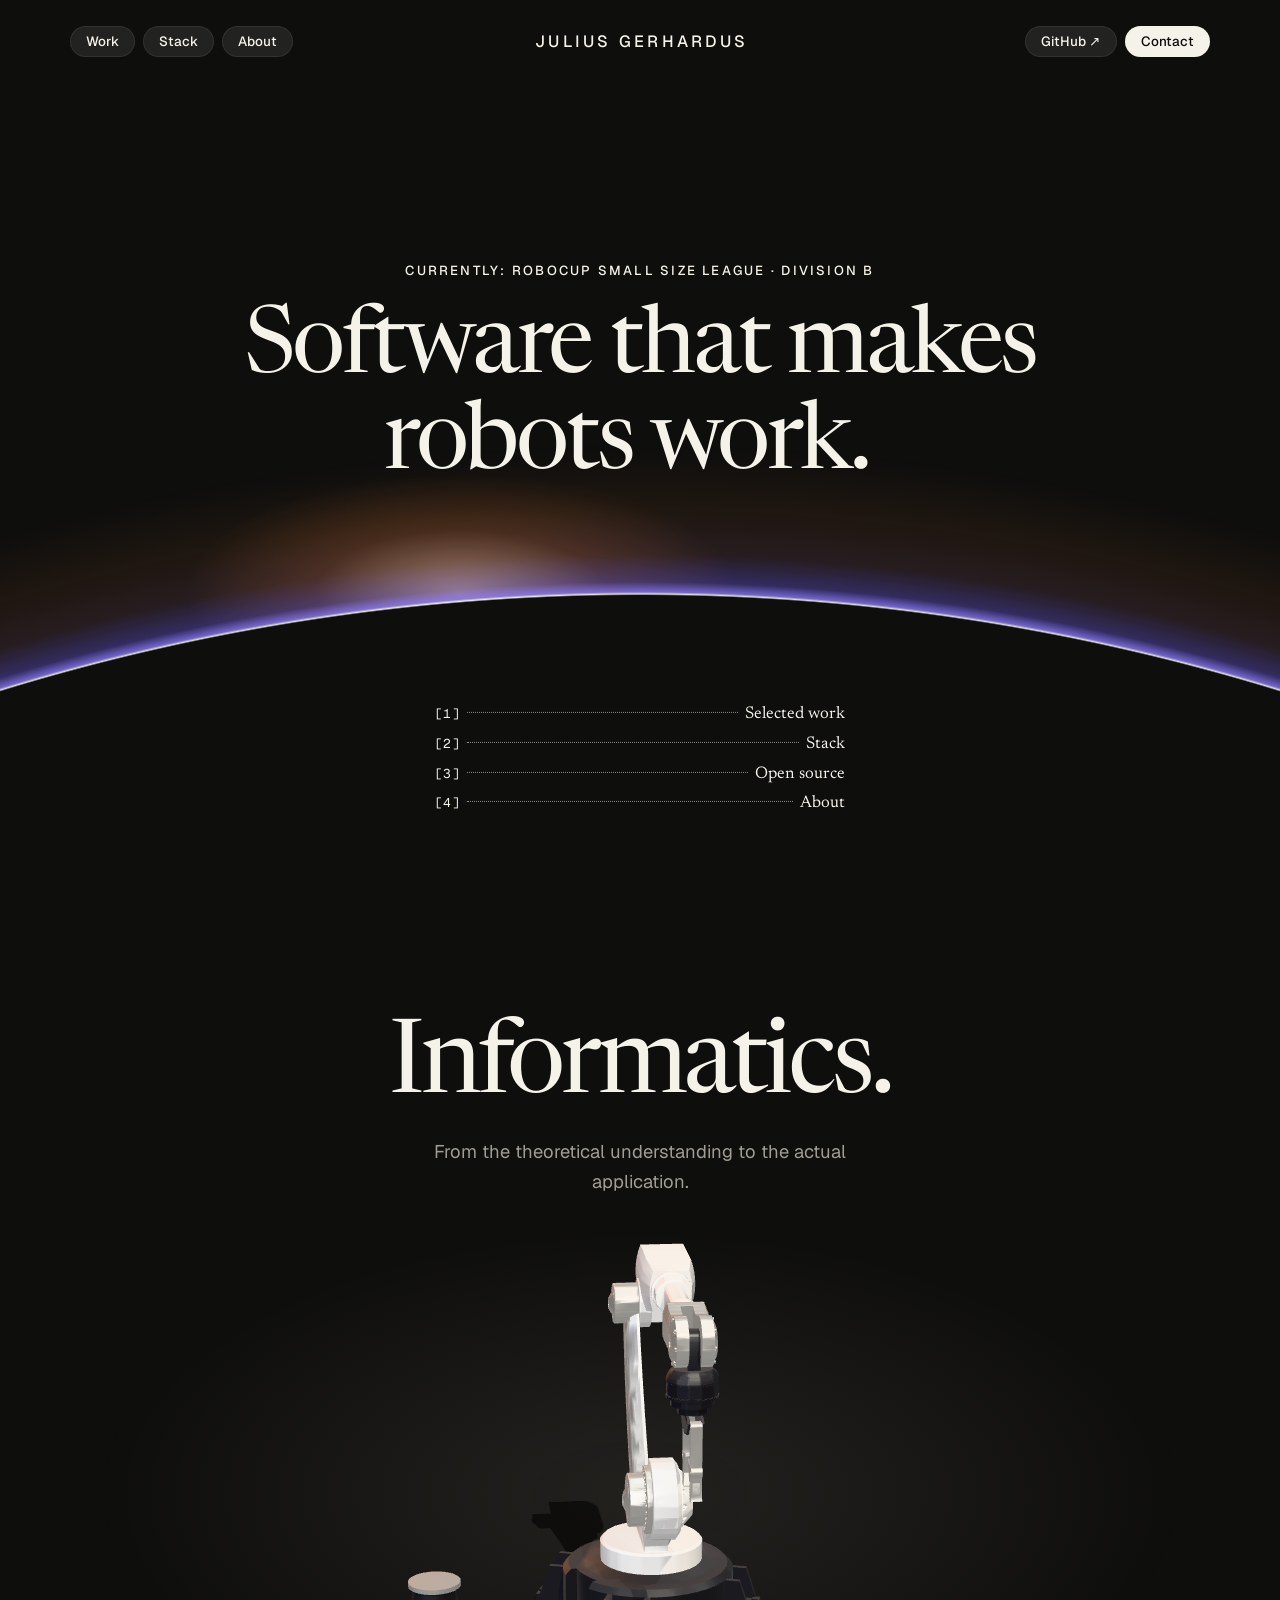
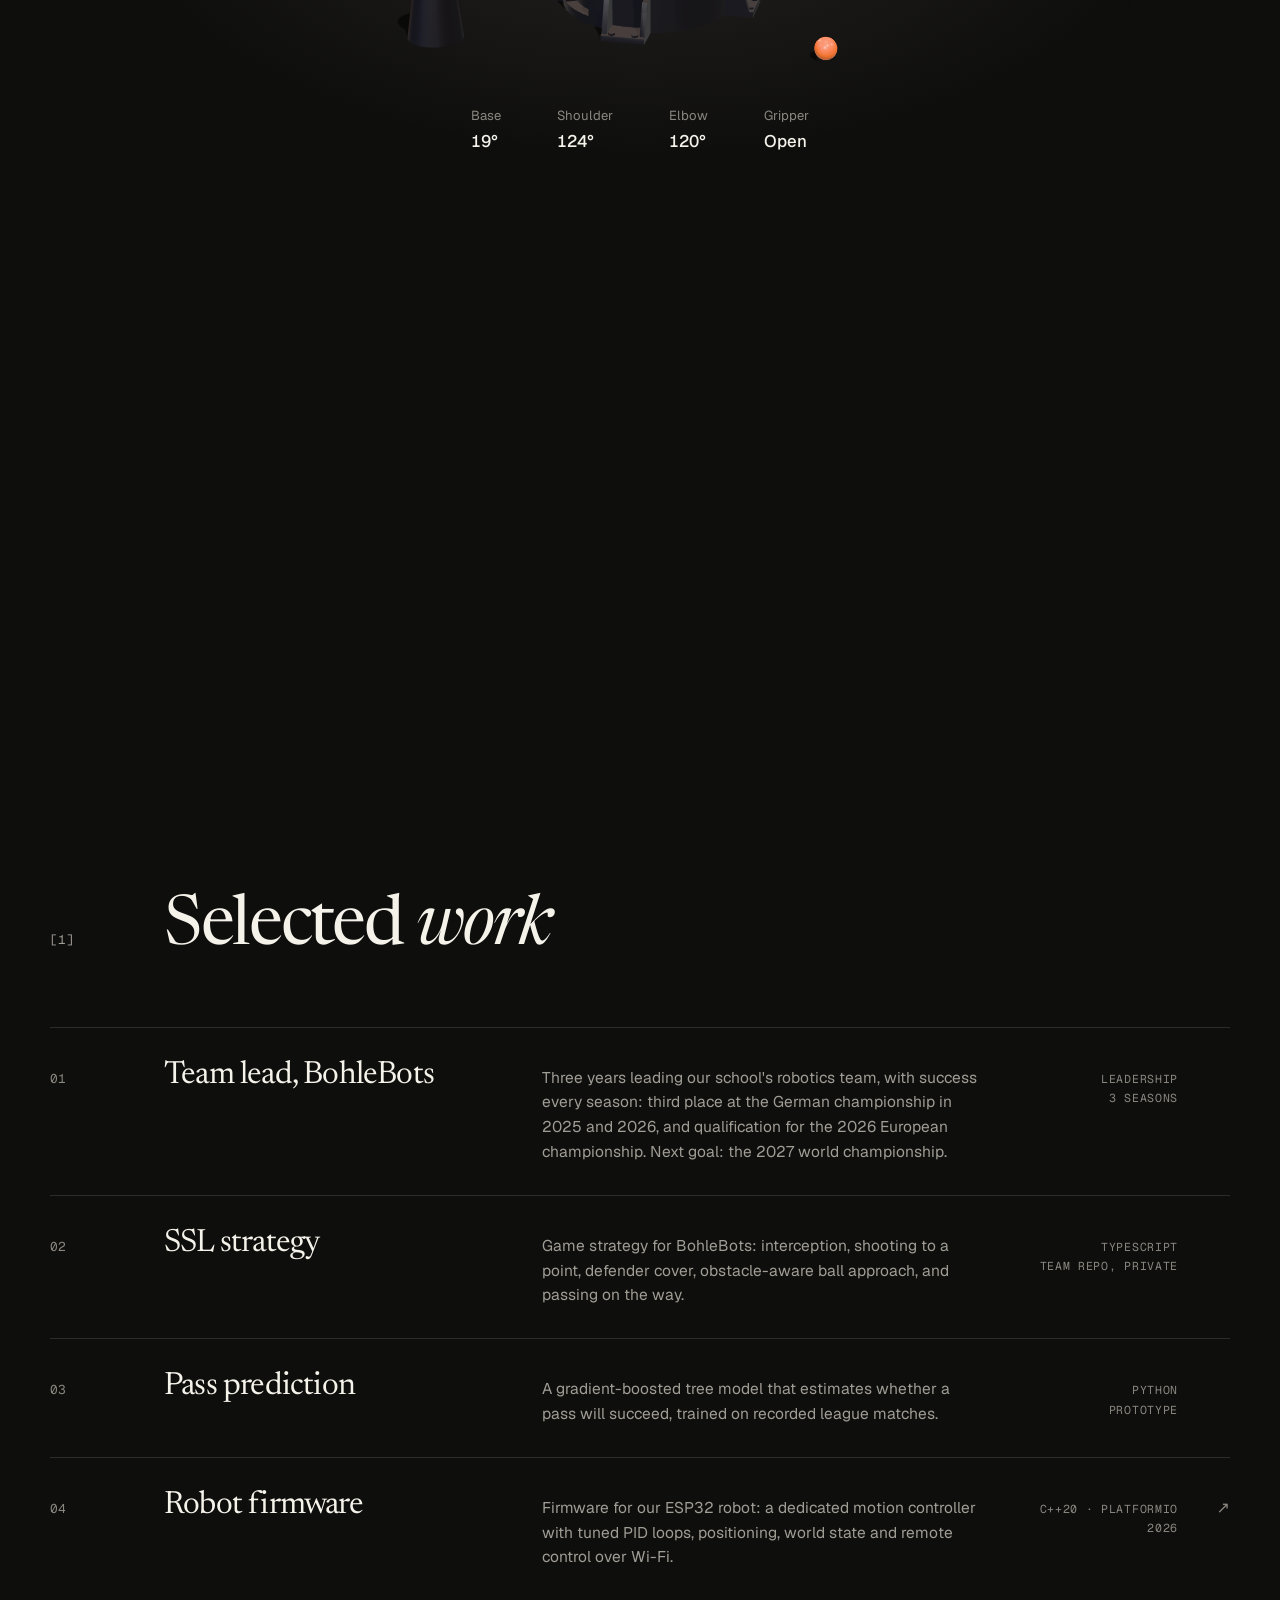
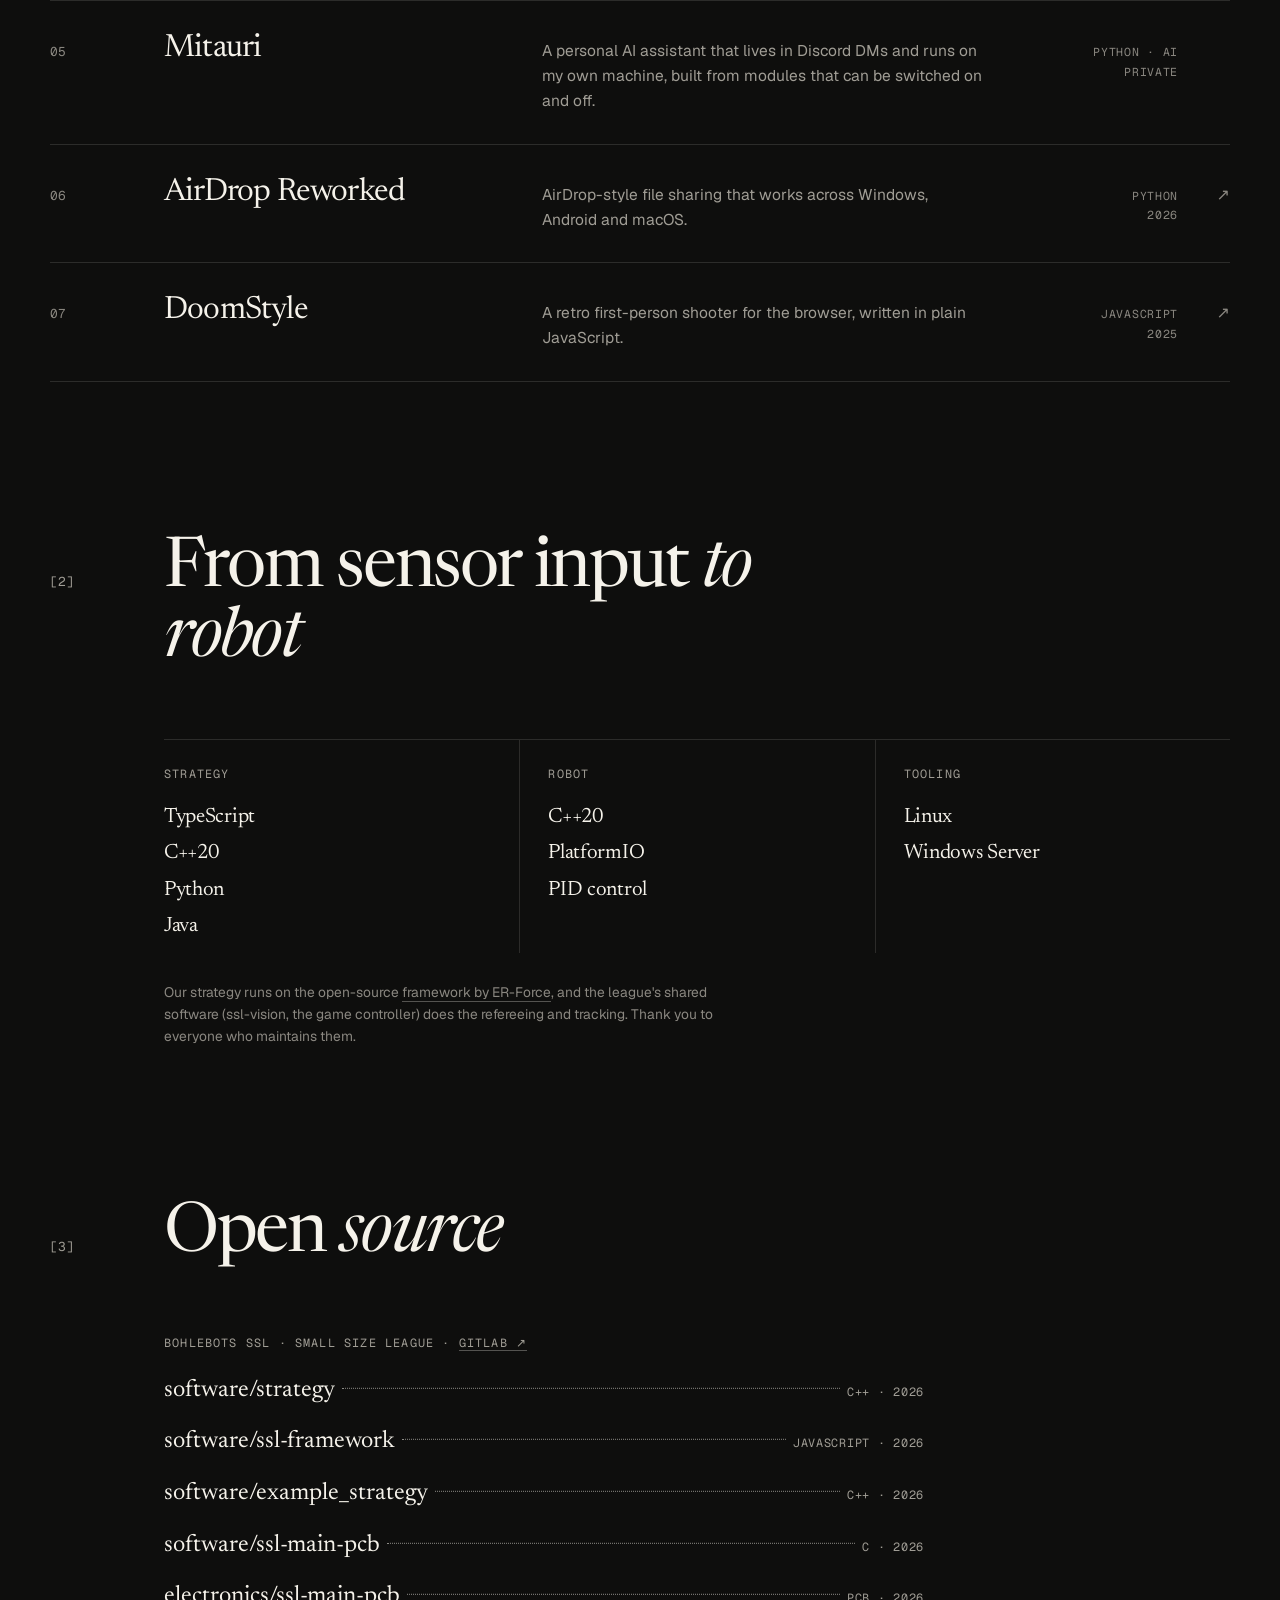
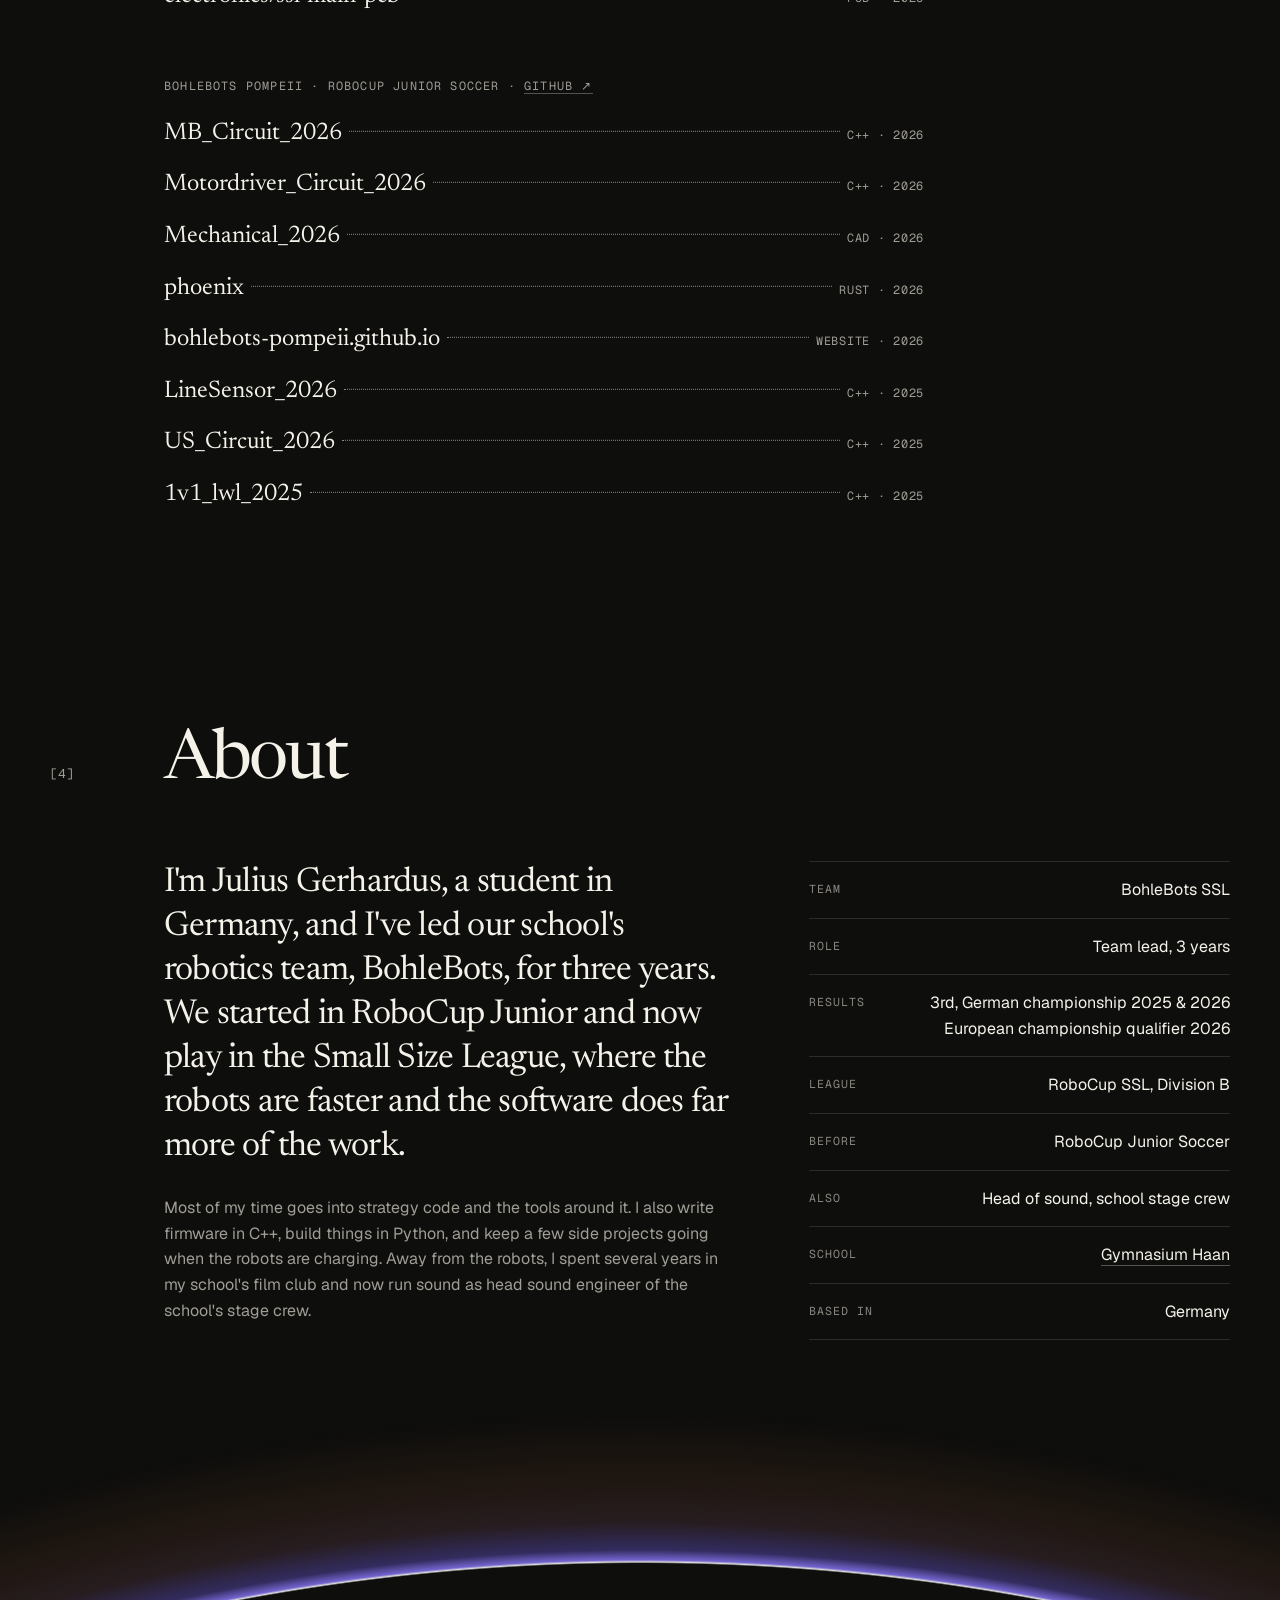
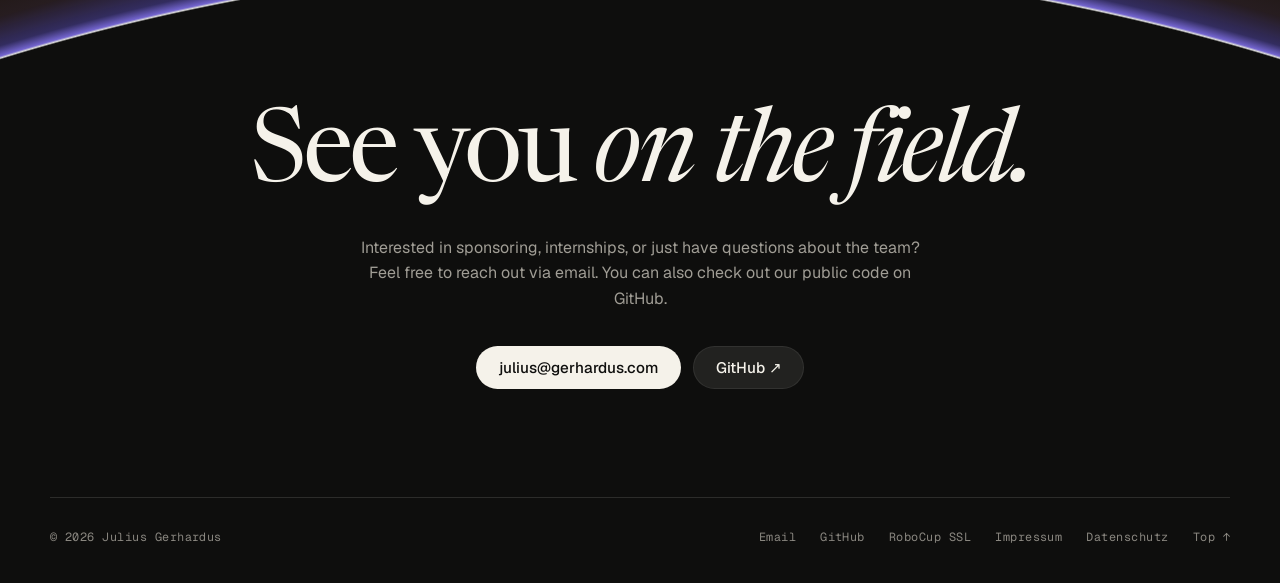
==== commit 4e5c52c4: "Arm materials, team repos, mouse-following glow, content updates - Fix z-fighting on the stand cap; " ====
--- a/index.html
+++ b/index.html
@@ -77,7 +77,8 @@
     </nav>
     <a class="wordmark" href="#top" aria-label="Julius Gerhardus, back to top">Julius Gerhardus</a>
     <div class="nav-right">
-        <a class="pill pill--light" href="https://github.com/SnapBanane" target="_blank" rel="noreferrer">GitHub ↗</a>
+        <a class="pill nav-gh" href="https://github.com/SnapBanane" target="_blank" rel="noreferrer">GitHub ↗</a>
+        <a class="pill pill--light" href="#contact">Contact</a>
     </div>
 </header>
 
@@ -126,8 +127,8 @@
             <div class="row reveal">
                 <span class="n">01</span>
                 <h3>Team lead, BohleBots</h3>
-                <p>I lead our school's robotics team: planning the season, splitting the work between hardware and software, and keeping everyone on track for competition day.</p>
-                <span class="meta">Leadership<br>BohleBots SSL</span>
+                <p>Three years leading our school's robotics team, with success every season: third place at the German championship in 2025 and 2026, and qualification for the 2026 European championship. Next goal: the 2027 world championship.</p>
+                <span class="meta">Leadership<br>3 seasons</span>
                 <span></span>
             </div>
             <div class="row reveal">
@@ -144,36 +145,29 @@
                 <span class="meta">Python<br>Prototype</span>
                 <span></span>
             </div>
-            <div class="row reveal">
+            <a class="row reveal" href="https://github.com/bohlebots-pompeii/MB_Circuit_2026" target="_blank" rel="noreferrer">
                 <span class="n">04</span>
-                <h3>Ra bridge</h3>
-                <p>Lets the strategy software drive our ESP32 robot over UDP with minimal delay. Speed scaling is calibrated against the vision camera, and the camera stands in for the light barrier the robot doesn't have.</p>
-                <span class="meta">Python<br>Standard library only</span>
-                <span></span>
-            </div>
-            <a class="row reveal" href="https://github.com/bohlebots-pompeii/MB_Circuit_2026" target="_blank" rel="noreferrer">
-                <span class="n">05</span>
                 <h3>Robot firmware</h3>
                 <p>Firmware for our ESP32 robot: a dedicated motion controller with tuned PID loops, positioning, world state and remote control over Wi-Fi.</p>
                 <span class="meta">C++20 · PlatformIO<br>2026</span>
                 <span class="go" aria-hidden="true">↗</span>
             </a>
             <div class="row reveal">
-                <span class="n">06</span>
+                <span class="n">05</span>
                 <h3>Mitauri</h3>
                 <p>A personal AI assistant that lives in Discord DMs and runs on my own machine, built from modules that can be switched on and off.</p>
                 <span class="meta">Python · AI<br>Private</span>
                 <span></span>
             </div>
             <a class="row reveal" href="https://github.com/SnapBanane/AirDropReworked" target="_blank" rel="noreferrer">
-                <span class="n">07</span>
+                <span class="n">06</span>
                 <h3>AirDrop Reworked</h3>
                 <p>AirDrop-style file sharing that works across Windows, Android and macOS.</p>
                 <span class="meta">Python<br>2026</span>
                 <span class="go" aria-hidden="true">↗</span>
             </a>
             <a class="row reveal" href="https://github.com/SnapBanane/DoomStyle" target="_blank" rel="noreferrer">
-                <span class="n">08</span>
+                <span class="n">07</span>
                 <h3>DoomStyle</h3>
                 <p>A retro first-person shooter for the browser, written in plain JavaScript.</p>
                 <span class="meta">JavaScript<br>2025</span>
@@ -223,8 +217,30 @@
             <span class="n">[3]</span>
             <h2>Open <em>source</em></h2>
         </div>
-        <ul class="repo-list" id="repoList"></ul>
-        <p class="status" id="repoStatus"><a href="https://github.com/SnapBanane?tab=repositories" target="_blank" rel="noreferrer">Browse all repositories on GitHub ↗</a></p>
+        <!-- static on purpose: no visitor request goes to GitHub/GitLab APIs (privacy), nothing to rate-limit -->
+        <div class="repo-group reveal" style="--i:0">
+            <h3>BohleBots SSL · Small Size League · <a href="https://gitlab.com/bohlebots-ssl" target="_blank" rel="noreferrer">GitLab ↗</a></h3>
+            <ul class="repo-list">
+                <li><a class="leader" href="https://gitlab.com/bohlebots-ssl/software/strategy" target="_blank" rel="noreferrer"><span class="name">software/strategy</span><span class="dots"></span><span class="t">C++ · 2026</span></a></li>
+                <li><a class="leader" href="https://gitlab.com/bohlebots-ssl/software/ssl-framework" target="_blank" rel="noreferrer"><span class="name">software/ssl-framework</span><span class="dots"></span><span class="t">JavaScript · 2026</span></a></li>
+                <li><a class="leader" href="https://gitlab.com/bohlebots-ssl/software/example_strategy" target="_blank" rel="noreferrer"><span class="name">software/example_strategy</span><span class="dots"></span><span class="t">C++ · 2026</span></a></li>
+                <li><a class="leader" href="https://gitlab.com/bohlebots-ssl/software/ssl-main-pcb" target="_blank" rel="noreferrer" title="Firmware for the main PCB"><span class="name">software/ssl-main-pcb</span><span class="dots"></span><span class="t">C · 2026</span></a></li>
+                <li><a class="leader" href="https://gitlab.com/bohlebots-ssl/electronics/ssl-main-pcb" target="_blank" rel="noreferrer" title="Main PCB design"><span class="name">electronics/ssl-main-pcb</span><span class="dots"></span><span class="t">PCB · 2026</span></a></li>
+            </ul>
+        </div>
+        <div class="repo-group reveal" style="--i:1">
+            <h3>BohleBots Pompeii · RoboCup Junior Soccer · <a href="https://github.com/bohlebots-pompeii" target="_blank" rel="noreferrer">GitHub ↗</a></h3>
+            <ul class="repo-list">
+                <li><a class="leader" href="https://github.com/bohlebots-pompeii/MB_Circuit_2026" target="_blank" rel="noreferrer" title="Main controlling ESP code, RoboCup Junior Soccer 2v2 LWL"><span class="name">MB_Circuit_2026</span><span class="dots"></span><span class="t">C++ · 2026</span></a></li>
+                <li><a class="leader" href="https://github.com/bohlebots-pompeii/Motordriver_Circuit_2026" target="_blank" rel="noreferrer"><span class="name">Motordriver_Circuit_2026</span><span class="dots"></span><span class="t">C++ · 2026</span></a></li>
+                <li><a class="leader" href="https://github.com/bohlebots-pompeii/Mechanical_2026" target="_blank" rel="noreferrer" title="Mechanical design of the robot"><span class="name">Mechanical_2026</span><span class="dots"></span><span class="t">CAD · 2026</span></a></li>
+                <li><a class="leader" href="https://github.com/bohlebots-pompeii/phoenix" target="_blank" rel="noreferrer"><span class="name">phoenix</span><span class="dots"></span><span class="t">Rust · 2026</span></a></li>
+                <li><a class="leader" href="https://github.com/bohlebots-pompeii/bohlebots-pompeii.github.io" target="_blank" rel="noreferrer" title="Team website"><span class="name">bohlebots-pompeii.github.io</span><span class="dots"></span><span class="t">Website · 2026</span></a></li>
+                <li><a class="leader" href="https://github.com/bohlebots-pompeii/LineSensor_2026" target="_blank" rel="noreferrer"><span class="name">LineSensor_2026</span><span class="dots"></span><span class="t">C++ · 2025</span></a></li>
+                <li><a class="leader" href="https://github.com/bohlebots-pompeii/US_Circuit_2026" target="_blank" rel="noreferrer"><span class="name">US_Circuit_2026</span><span class="dots"></span><span class="t">C++ · 2025</span></a></li>
+                <li><a class="leader" href="https://github.com/bohlebots-pompeii/1v1_lwl_2025" target="_blank" rel="noreferrer"><span class="name">1v1_lwl_2025</span><span class="dots"></span><span class="t">C++ · 2025</span></a></li>
+            </ul>
+        </div>
     </section>
 
     <!-- ============ ABOUT ============ -->
@@ -235,23 +251,25 @@
         </div>
         <div class="about">
             <div class="reveal">
-                <p class="lead">I'm Julius Gerhardus, a student in Germany and team lead of BohleBots SSL. I started in RoboCup Junior and now play in the Small Size League, where the robots are faster and the software does far more of the work.</p>
-                <p class="body">Most of my time goes into strategy code and the tools around it. I also write firmware in C++, build things in Python, and keep a few side projects going when the robots are charging.</p>
+                <p class="lead">I'm Julius Gerhardus, a student in Germany, and I've led our school's robotics team, BohleBots, for three years. We started in RoboCup Junior and now play in the Small Size League, where the robots are faster and the software does far more of the work.</p>
+                <p class="body">Most of my time goes into strategy code and the tools around it. I also write firmware in C++, build things in Python, and keep a few side projects going when the robots are charging. Away from the robots, I spent several years in my school's film club and now run sound as head sound engineer of the school's stage crew.</p>
             </div>
             <dl class="facts reveal" style="--i:1">
                 <div><dt>Team</dt><dd>BohleBots SSL</dd></div>
-                <div><dt>Role</dt><dd>Team lead</dd></div>
+                <div><dt>Role</dt><dd>Team lead, 3 years</dd></div>
+                <div><dt>Results</dt><dd>3rd, German championship 2025 &amp; 2026<br>European championship qualifier 2026</dd></div>
                 <div><dt>League</dt><dd>RoboCup SSL, Division B</dd></div>
                 <div><dt>Before</dt><dd>RoboCup Junior Soccer</dd></div>
+                <div><dt>Also</dt><dd>Head of sound, school stage crew</dd></div>
                 <div><dt>School</dt><dd><a href="https://gymhaan.de" target="_blank" rel="noreferrer">Gymnasium Haan</a></dd></div>
                 <div><dt>Based in</dt><dd>Germany</dd></div>
             </dl>
         </div>
     </section>
 
-    <div class="closing">
+    <div class="closing" id="contact">
          <h2 class="reveal">See you <em>on the field.</em></h2>
-        <p class="reveal" style="--i:1">For sponsoring, internships or questions about the team, email me. The public code is on GitHub.</p>
+        <p class="reveal" style="--i:1">Interested in sponsoring, internships, or just have questions about the team? Feel free to reach out via email. You can also check out our public code on GitHub.</p>
         <div class="reveal cta" style="--i:2"><a class="pill pill--light js-mail" href="#about">julius [at] gerhardus.com</a> <a class="pill" href="https://github.com/SnapBanane" target="_blank" rel="noreferrer">GitHub ↗</a></div>
     </div>
 </main>
--- a/assets/css/main.css
+++ b/assets/css/main.css
@@ -40,7 +40,7 @@
 /* ================= Nav ================= */
 .nav {
     position: fixed; inset: 0 0 auto 0; z-index: 40;
-    display: grid; grid-template-columns: 1fr auto 1fr; align-items: center;
+    display: grid; grid-template-columns: 1fr auto 1fr; align-items: center; column-gap: 12px;
     padding: 26px clamp(20px, 5.5vw, 80px);
     transition: background-color .4s, padding .4s var(--ease);
     animation: fade .8s ease .4s both;
@@ -98,6 +98,7 @@
 .arm-stage { position: sticky; top: 0; height: 100vh; height: 100svh; overflow: hidden; display: grid; grid-template-rows: auto minmax(0, 1fr) auto; justify-items: center; padding: clamp(84px, 13vh, 130px) 20px clamp(24px, 5vh, 48px); }
 .arm-caps { position: relative; width: min(760px, 100%); height: clamp(150px, 21vh, 200px); text-align: center; }
 .arm-cap { position: absolute; inset: 0; will-change: opacity, transform, filter; }
+.arm-cap + .arm-cap { opacity: 0; }                                  /* until arm.js drives them (or if WebGL fails), show only the first caption */
 .arm-cap h2 { font-family: var(--serif); font-weight: 400; font-size: clamp(3rem, 8vw, 6.4rem); line-height: 1; letter-spacing: -.04em; margin: 0; }
 .arm-cap p { color: var(--muted); font-size: clamp(1rem, 1.5vw, 1.15rem); margin: 18px auto 0; max-width: 42ch; }
 .arm-view { position: absolute; inset: 0; }                       /* full-bleed behind the captions */
@@ -143,14 +144,18 @@
 .credit a:hover { color: var(--text); }
 
 /* repos (leader list) */
-.repo-list { list-style: none; margin: 0 0 0 114px; padding: 0; max-width: 760px; }
+.repo-group { margin: 0 0 clamp(40px, 6vh, 64px) 114px; max-width: 760px; }
+.repo-group h3 { font: 400 .74rem/1.6 var(--mono); letter-spacing: .1em; text-transform: uppercase; color: var(--muted); margin: 0 0 12px; }
+.repo-group h3 a { border-bottom: 1px solid var(--line-strong); }
+.repo-group h3 a:hover { color: var(--text); }
+.repo-list { list-style: none; margin: 0; padding: 0; }
 .repo-list .leader { font-size: clamp(1.15rem, 2vw, 1.5rem); padding: 9px 0; }
+.repo-list .leader .name { min-width: 0; overflow-wrap: anywhere; }
+.repo-list .leader .t { white-space: nowrap; }
 .repo-list .leader .t { font: 400 .74rem/1 var(--mono); letter-spacing: .06em; text-transform: uppercase; color: var(--muted); }
 .repo-list .leader .name { transition: transform .5s var(--ease); }
 .repo-list a.leader:hover .name { transform: translateX(8px); }
 .repo-list a.leader:hover .t { transform: none; color: var(--text); }
-.status { margin-left: 114px; font: 400 .86rem/1.6 var(--mono); color: var(--muted); }
-.status a { border-bottom: 1px solid var(--line-strong); }
 
 /* about */
 .about { display: grid; grid-template-columns: minmax(0, 1.35fr) minmax(0, 1fr); gap: clamp(32px, 6vw, 90px); margin-left: 114px; align-items: start; }
@@ -186,10 +191,11 @@
 .hero::before { animation: dawn 2.2s var(--ease) both, orbit 30s ease-in-out 2.2s infinite alternate; }
 @keyframes dawn { from { opacity: 0; transform: translateY(80px); --sun: 118%; --glow: 0; } }
 @keyframes orbit { to { --sun: 50%; } }
+.hero.follow::before { animation: dawn 2.2s var(--ease) both; }   /* mouse drives --sun (main.js); dropping orbit lets the inline value through */
 .closing > * { position: relative; }
 .closing h2 { font-family: var(--serif); font-weight: 400; font-size: clamp(2.6rem, 8vw, 6.6rem); line-height: 1; letter-spacing: -.036em; margin: 0; }
 .closing h2 em { font-style: italic; }
-.closing p { color: var(--muted); margin: 26px auto 34px; max-width: 42ch; }
+.closing p { color: var(--muted); margin: 26px auto 34px; max-width: 52ch; }
 .closing .pill { display: inline-block; font-size: .95rem; padding: 13px 22px; }
 .closing .cta { display: flex; gap: 12px; justify-content: center; flex-wrap: wrap; }
 
@@ -213,7 +219,7 @@
 /* ================= Responsive ================= */
 @media (max-width: 900px) {
     .sec-head { grid-template-columns: 1fr; gap: 14px; }
-    .stack, .credit, .repo-list, .status, .about { margin-left: 0; }
+    .stack, .credit, .repo-group, .about { margin-left: 0; }
     .about { grid-template-columns: 1fr; }
     .row { grid-template-columns: 34px minmax(0, 1fr) 24px; gap: 8px 14px; padding: 24px 0; }
     .row p, .row .meta { grid-column: 2 / 3; text-align: left; }
@@ -227,6 +233,7 @@
 @media (max-width: 640px) {
     .wrap { width: calc(100% - 40px); }
     .nav { padding-inline: 20px; }
+    .nav-gh { display: none; }                                      /* phones: one header action, Contact; GitHub sits in the contact section */
     h1 { font-size: clamp(2.1rem, 9.6vw, 2.7rem); }
     .closing { --top: 110px; padding-top: calc(110px + 80px); }
     footer { flex-direction: column; }
@@ -236,6 +243,8 @@
     .stack > div + div { padding-left: 0; border-left: 0; border-top: 1px solid var(--line); }
     .stack > div { padding-bottom: 22px; }
     .dateline { font-size: .7rem; letter-spacing: .13em; }
+    .repo-list .leader { font-size: 1.02rem; padding: 7px 0; }
+    .repo-list .leader .dots { min-width: 12px; }
 }
 /* phones held sideways: little height, so shrink the captions and give the arm the room */
 @media (max-height: 520px) and (orientation: landscape) {
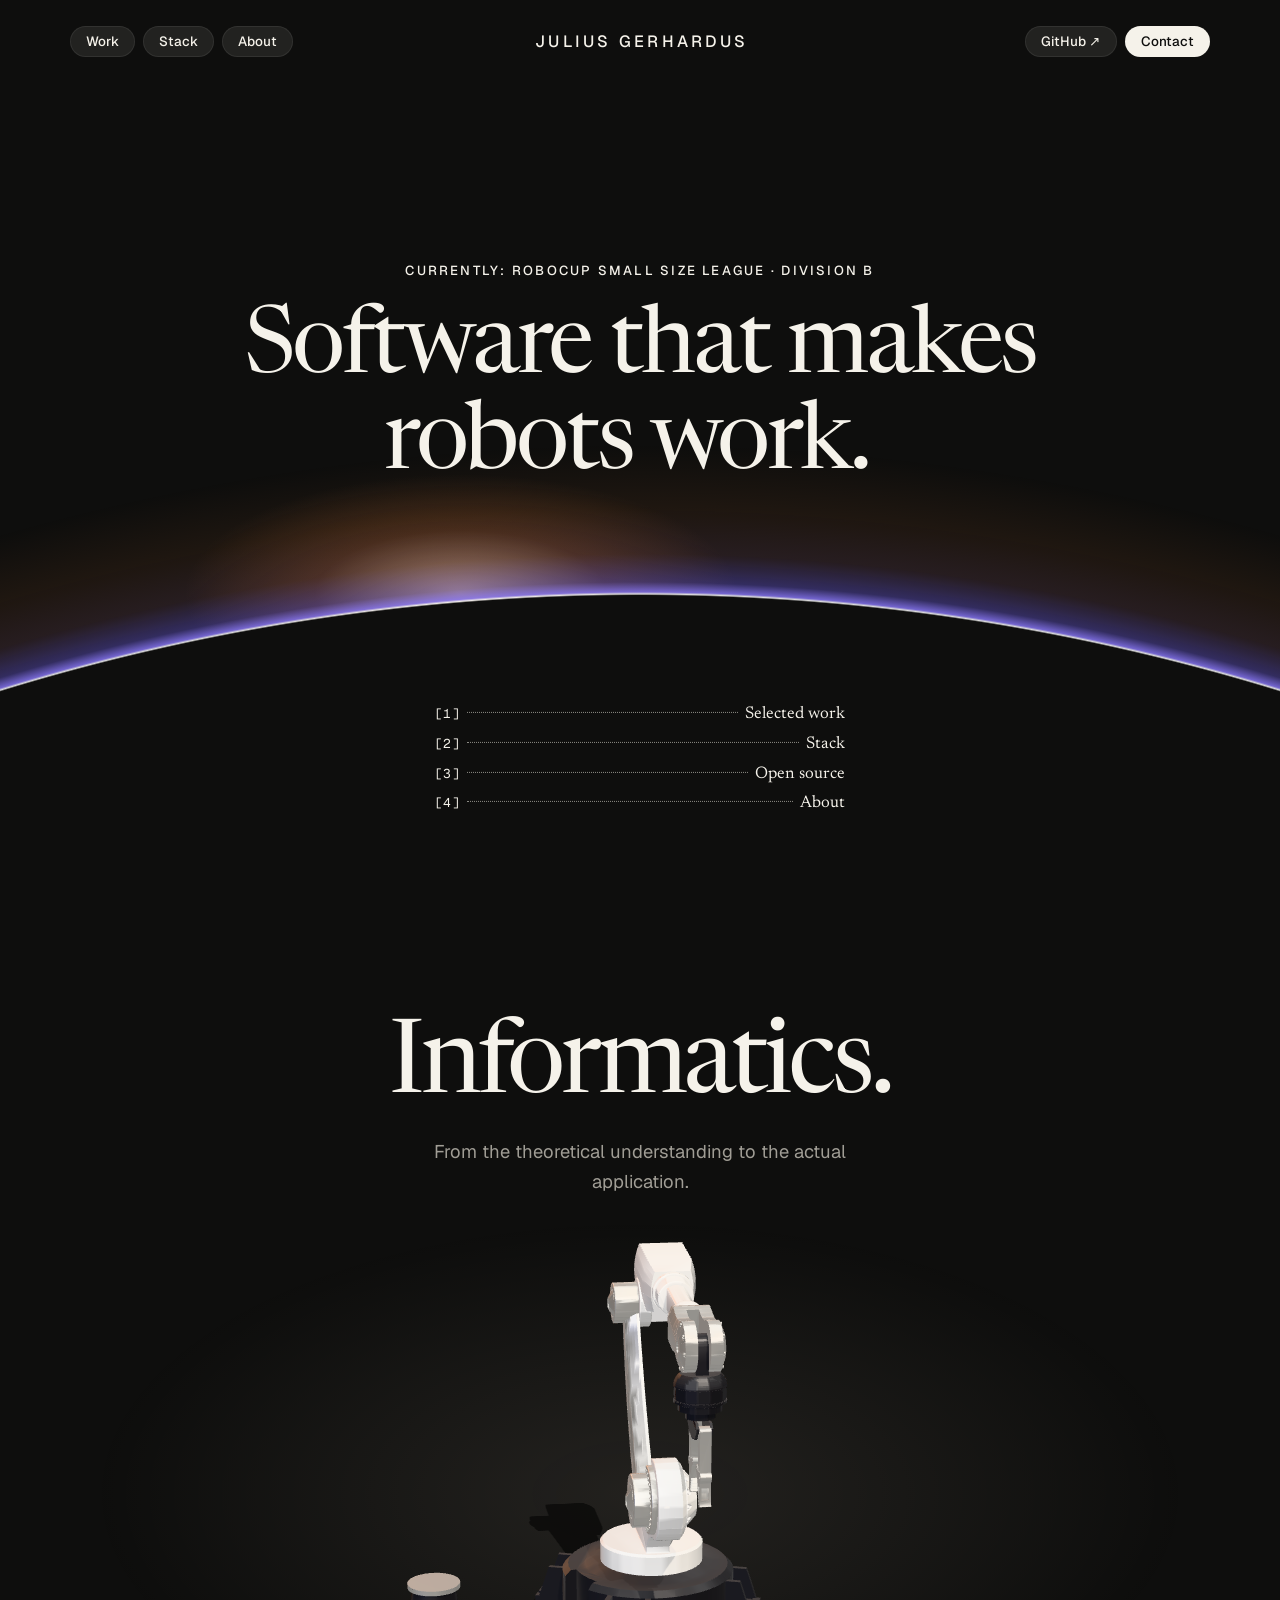
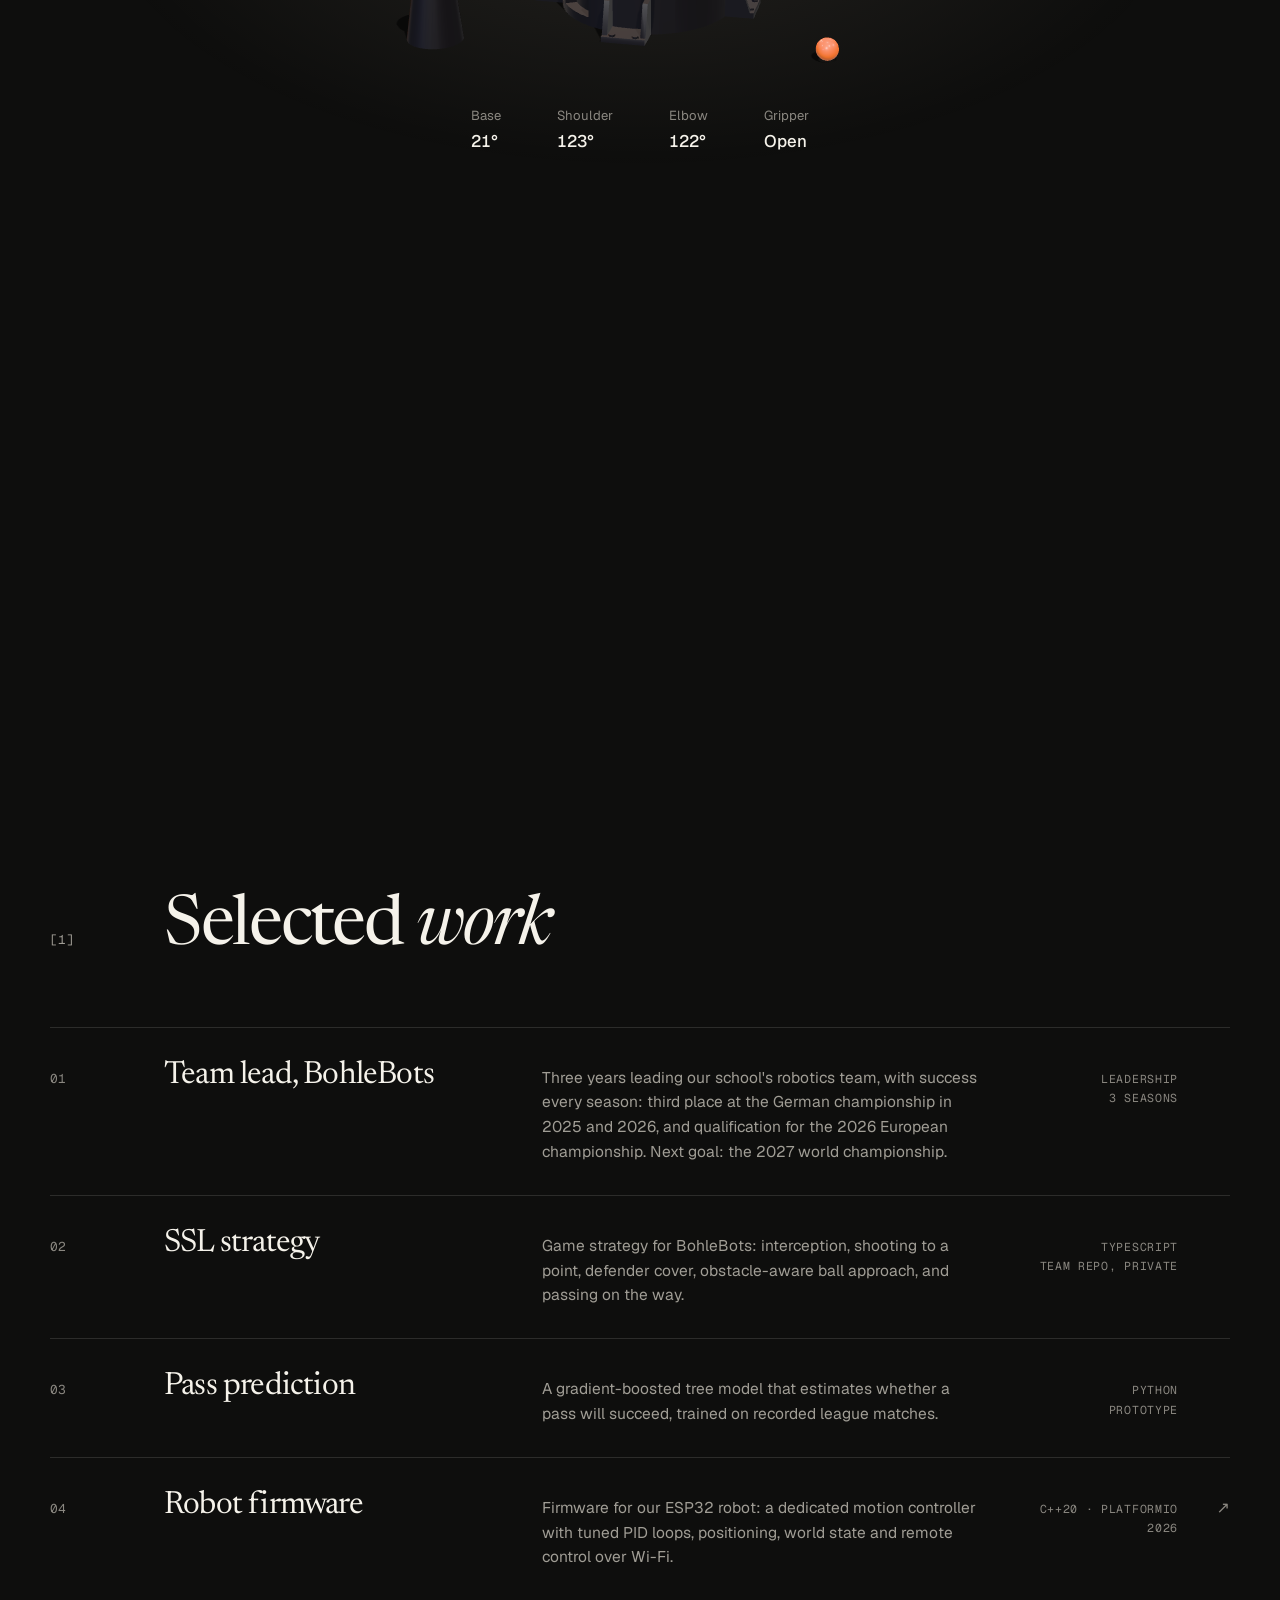
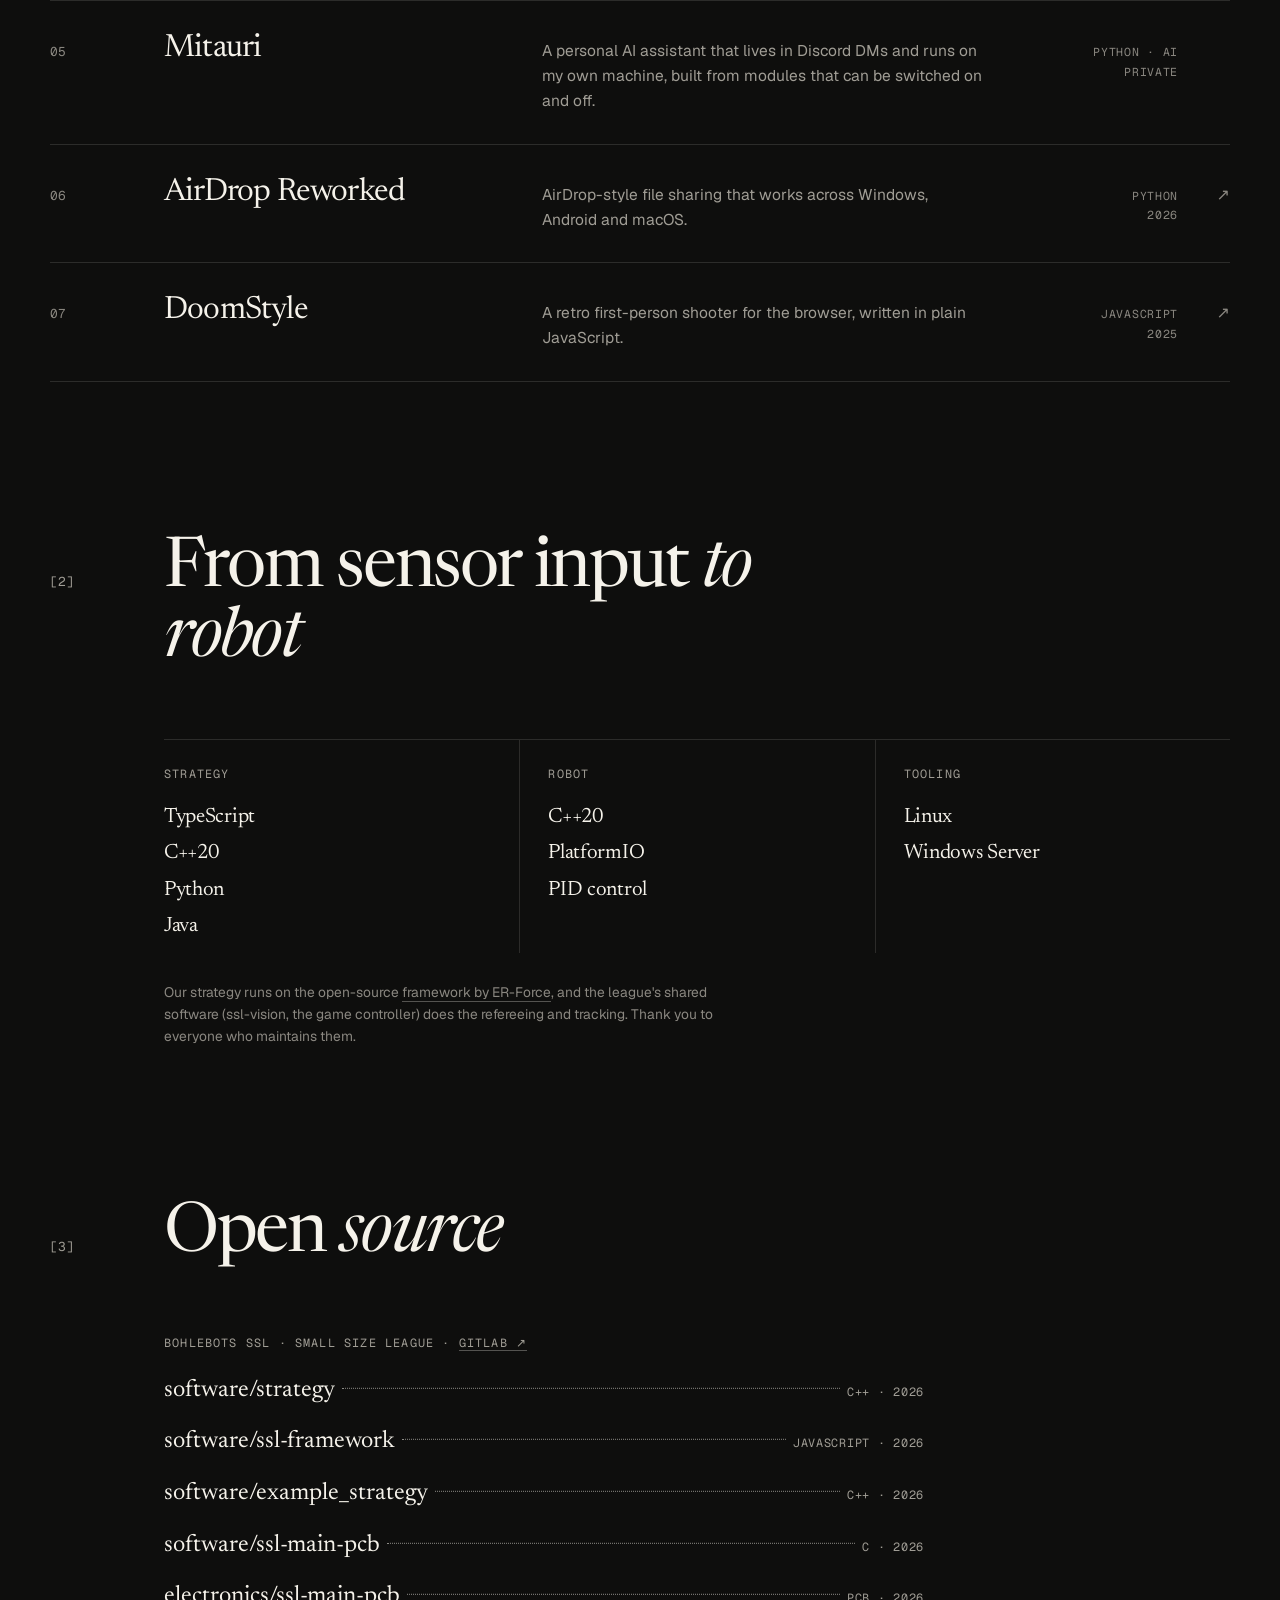
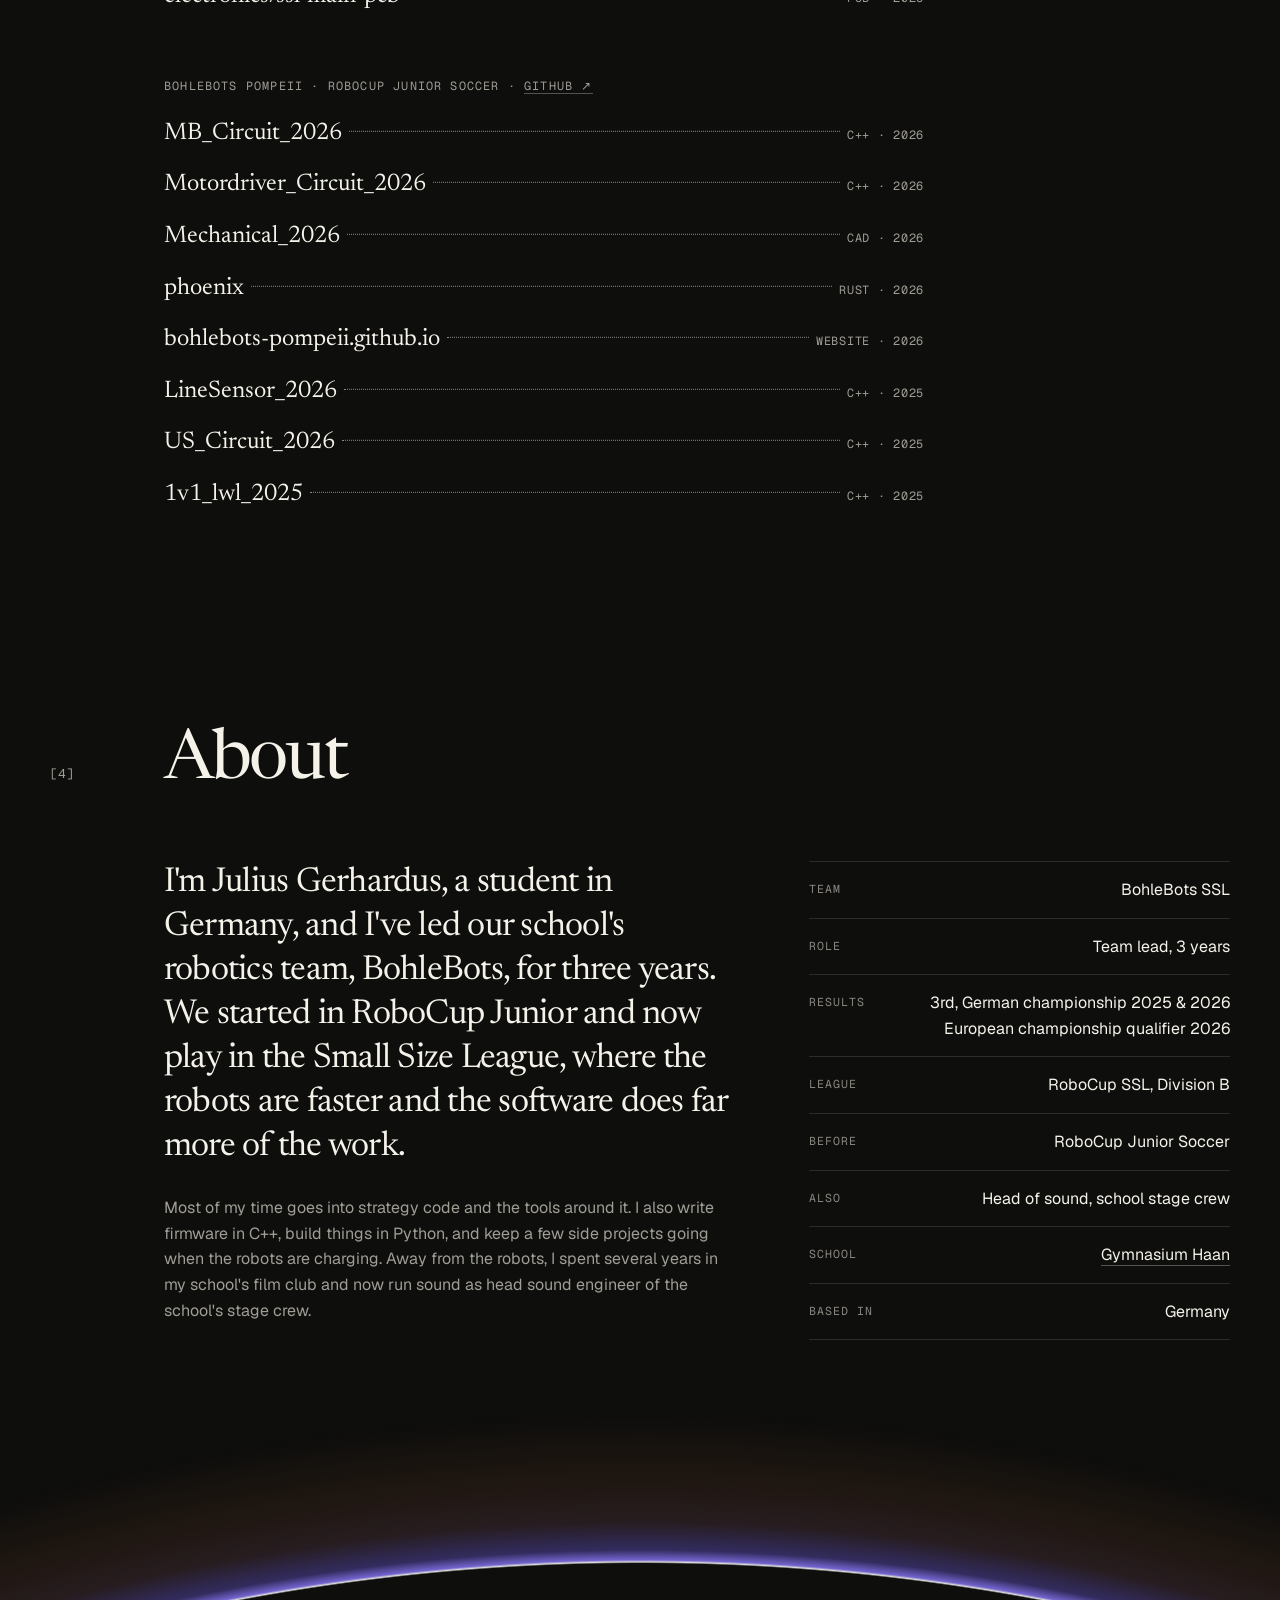
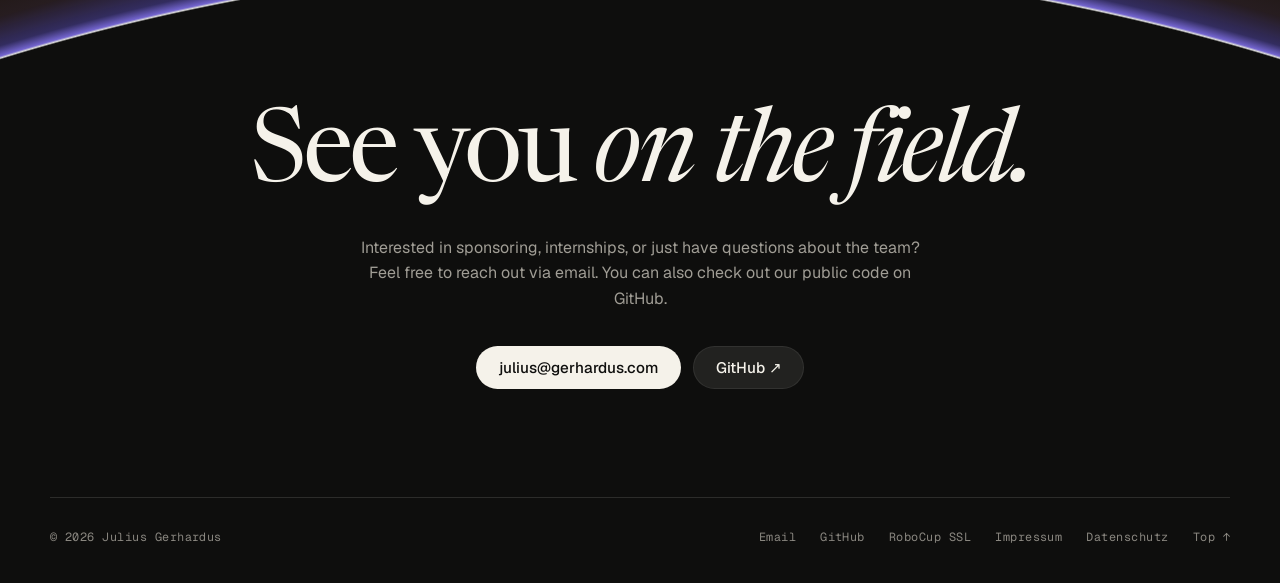
==== commit 464d6aad: "New icon, arm materials, team repos, mouse-following glow, content updates - Icon: orange SSL ball r" ====
--- a/index.html
+++ b/index.html
@@ -55,7 +55,8 @@
     </script>
 
     <link rel="icon" type="image/svg+xml" href="favicon.svg">
-    <link rel="mask-icon" href="safari-pinned-tab.svg" color="#0e0e0d">
+    <link rel="mask-icon" href="safari-pinned-tab.svg" color="#ff8a3d">
+    <link rel="apple-touch-icon" href="apple-touch-icon.png">
     <meta name="theme-color" content="#0e0e0d">
     <meta name="color-scheme" content="dark">
 
